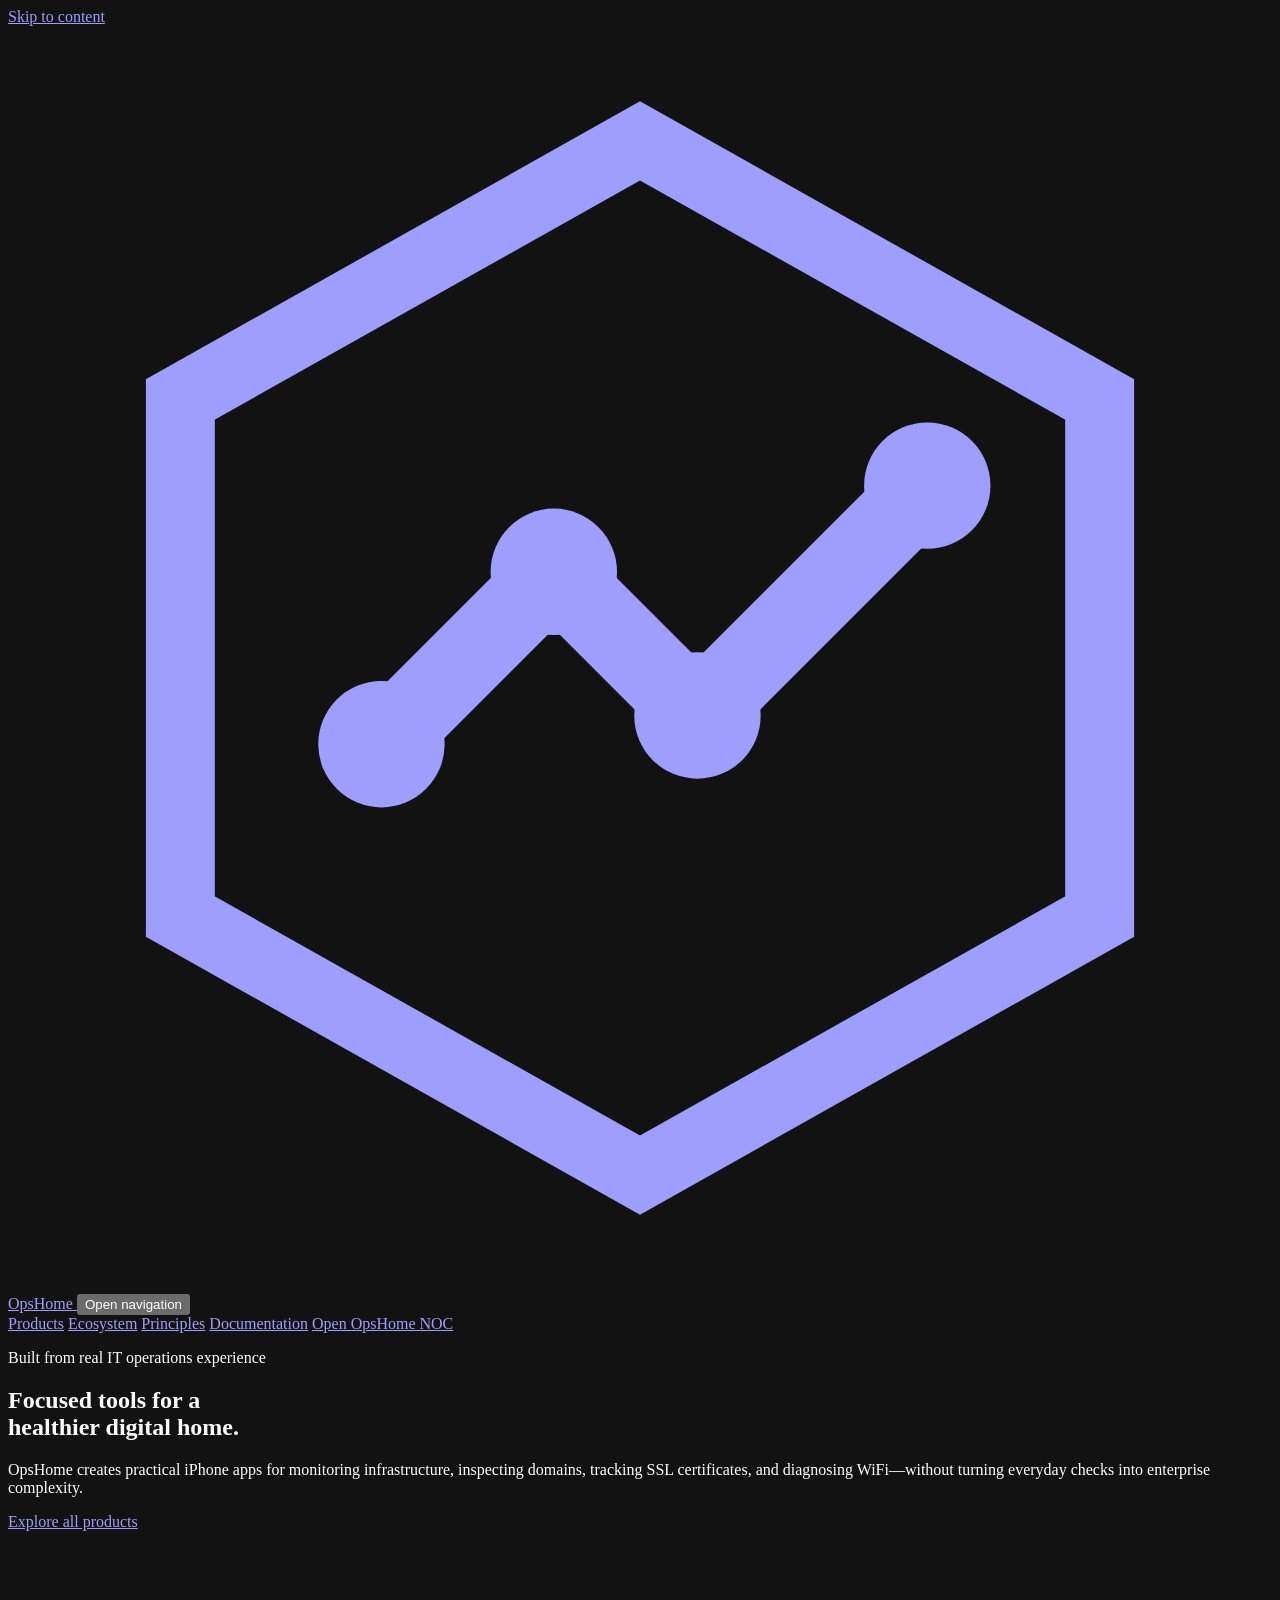
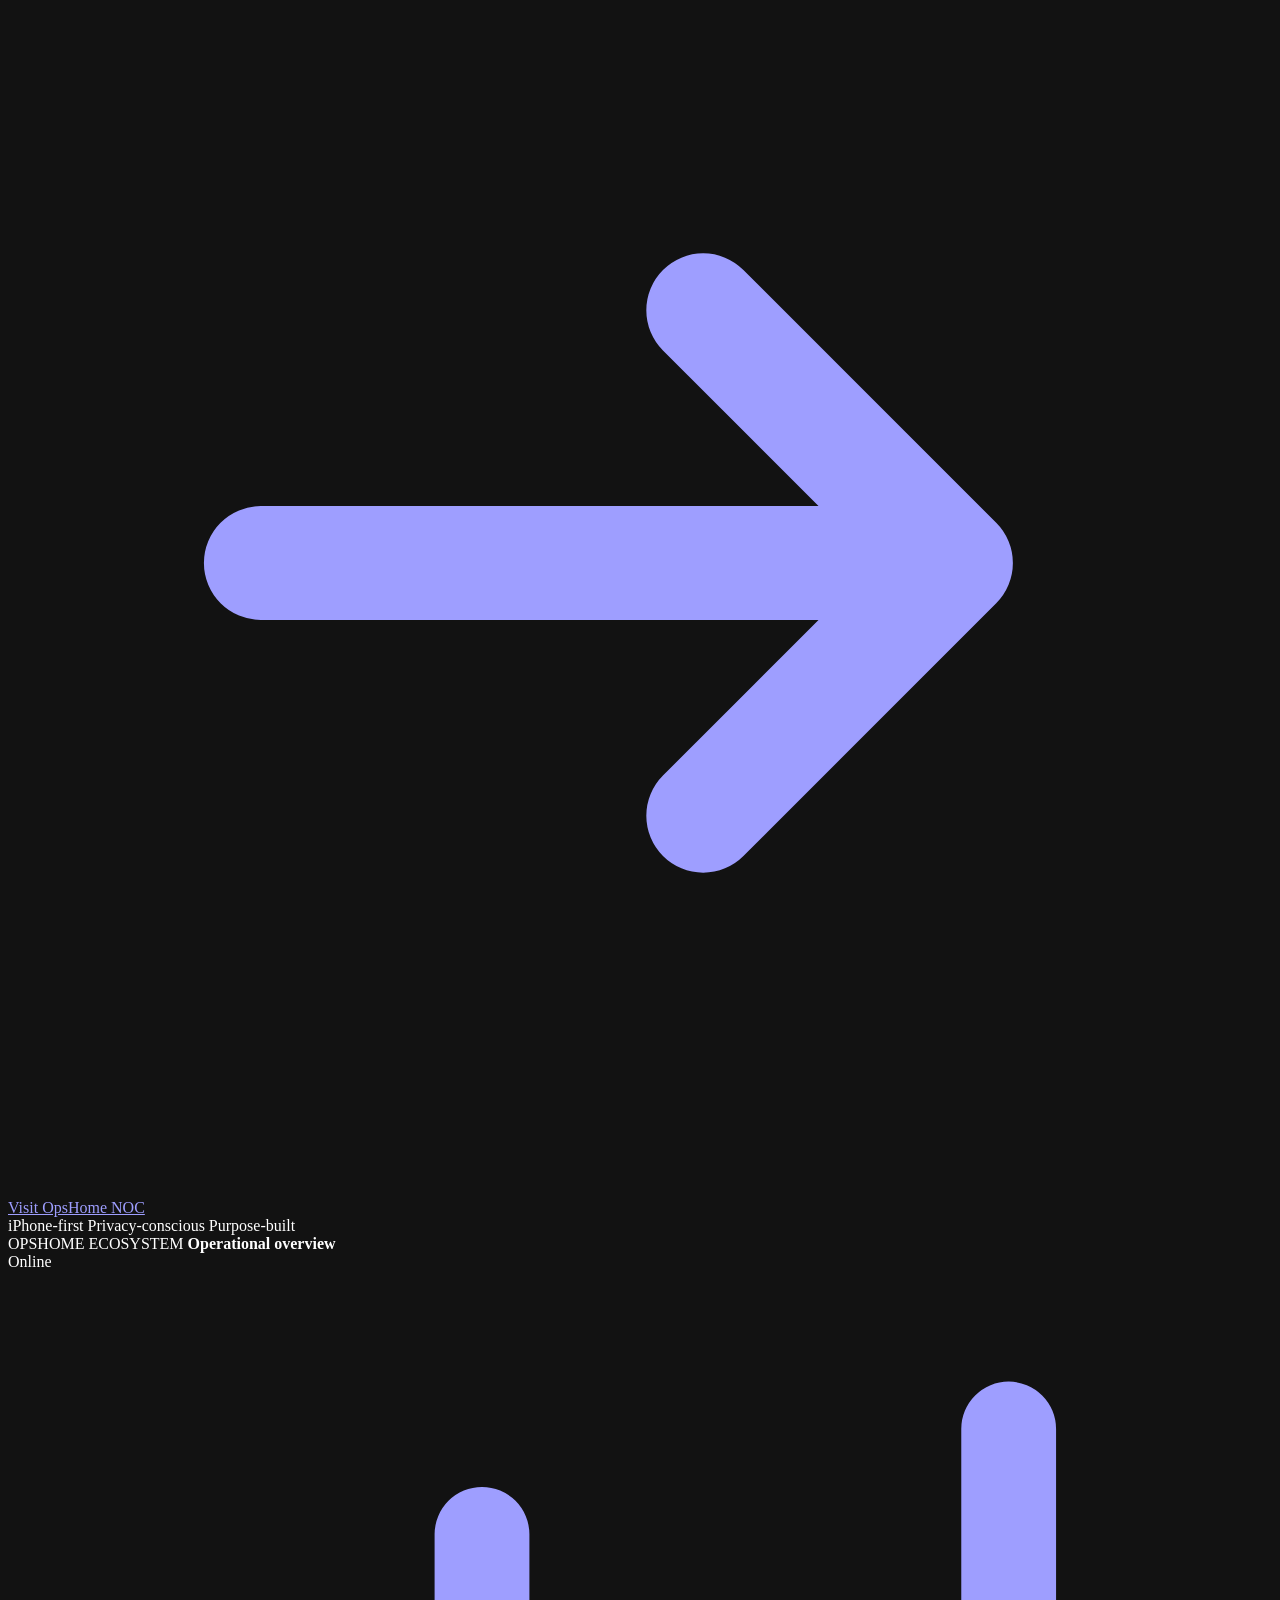
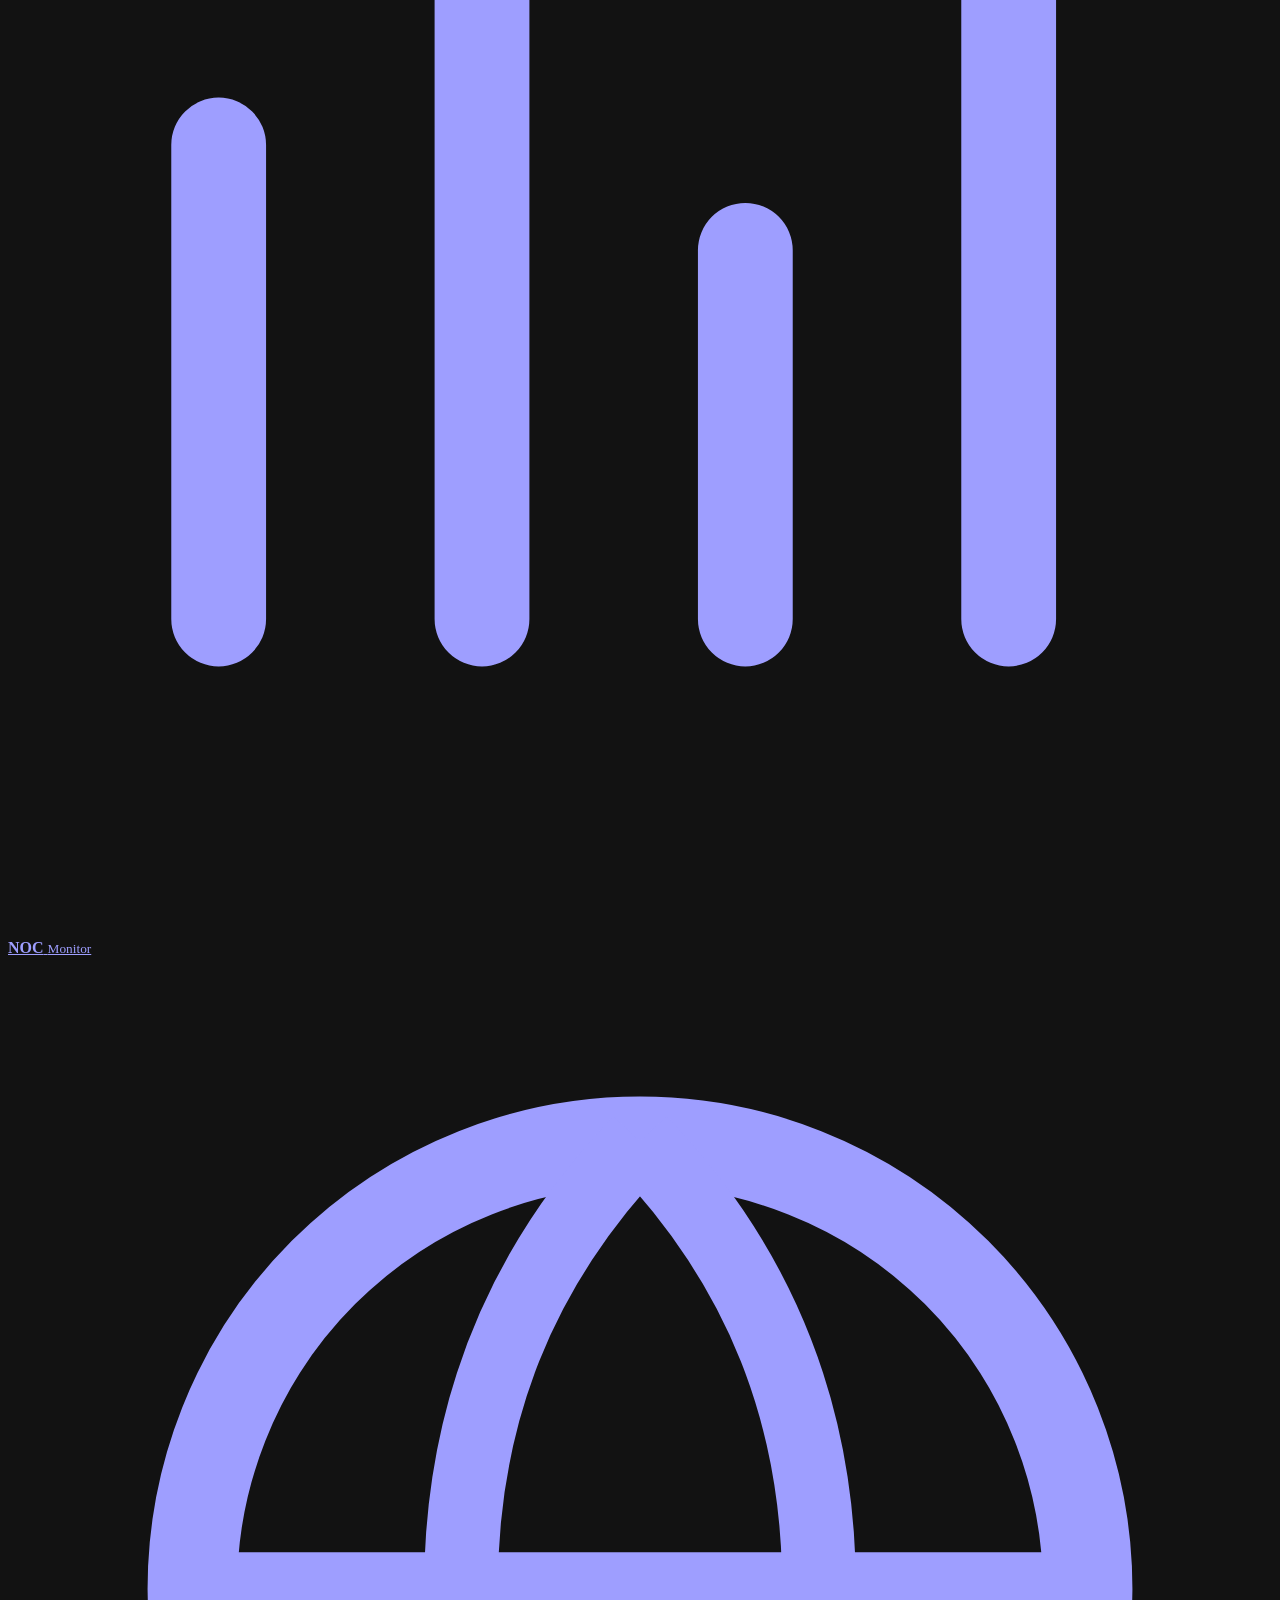
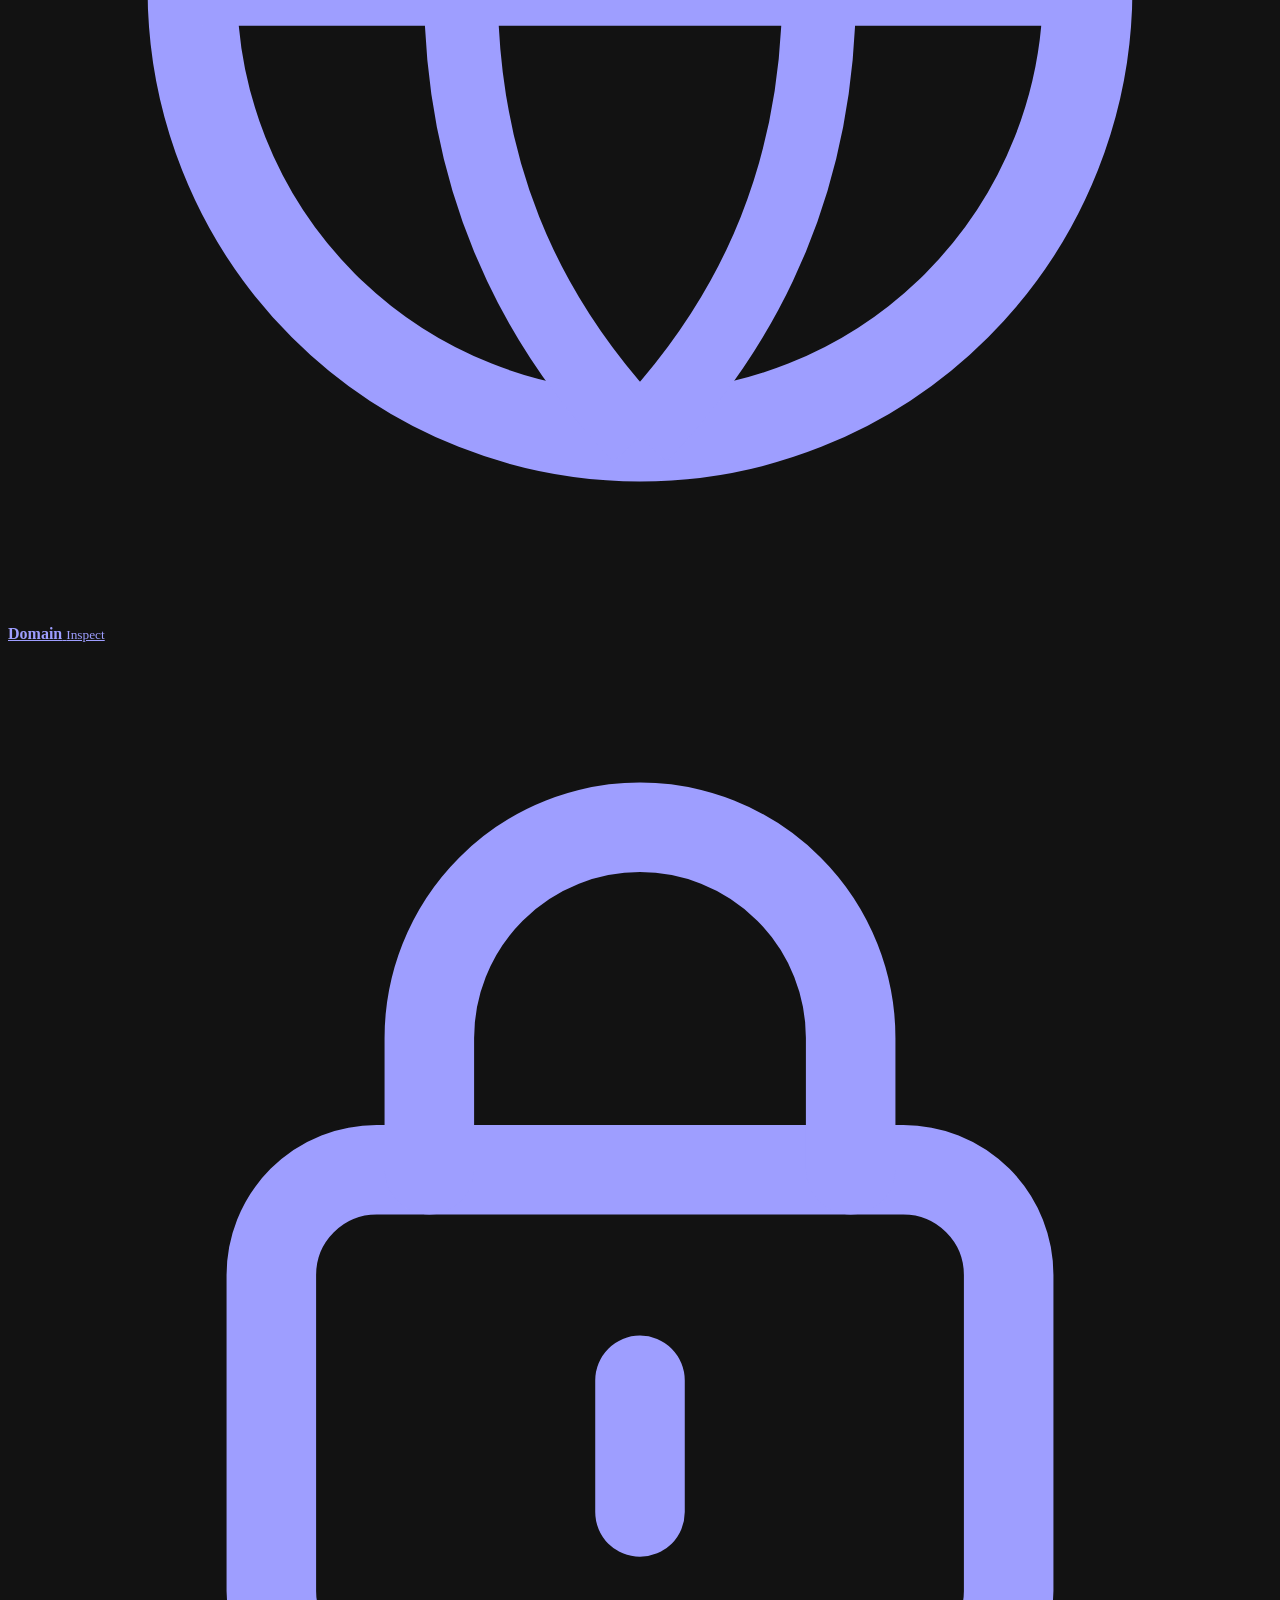
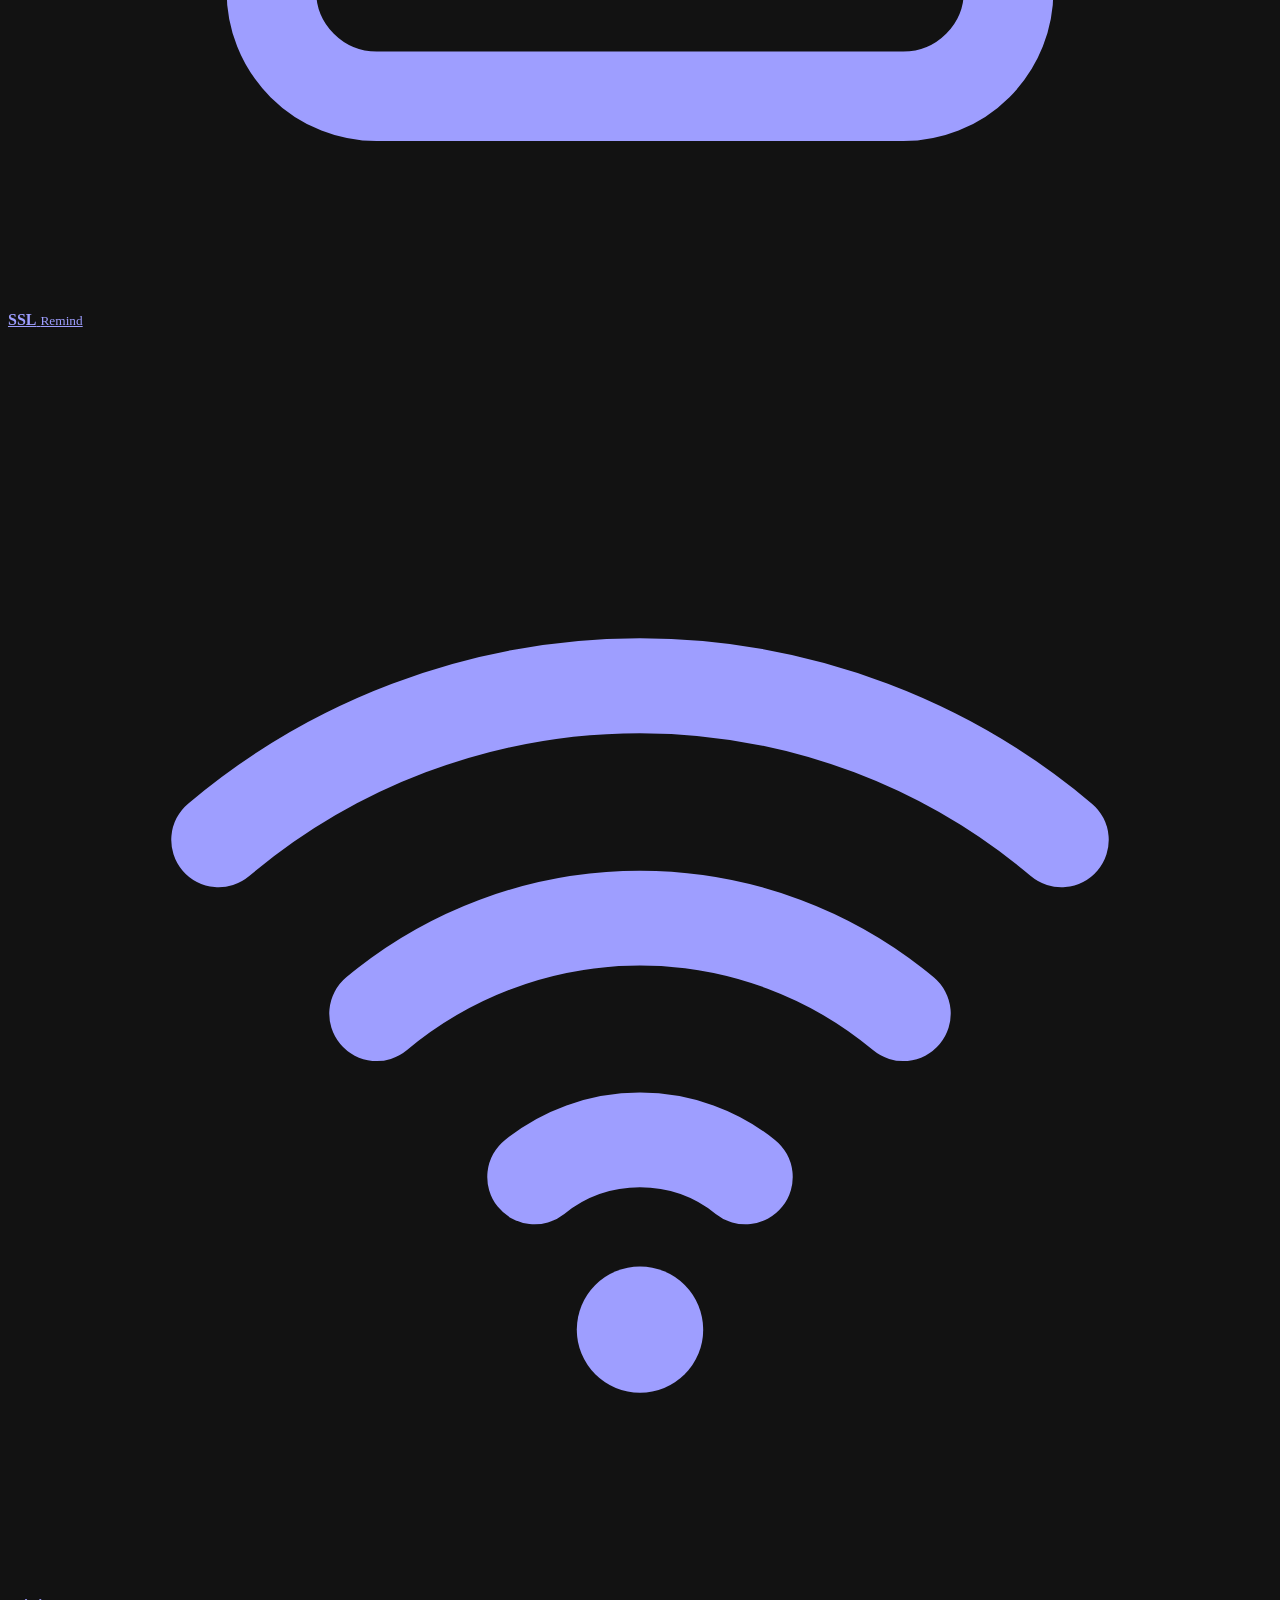
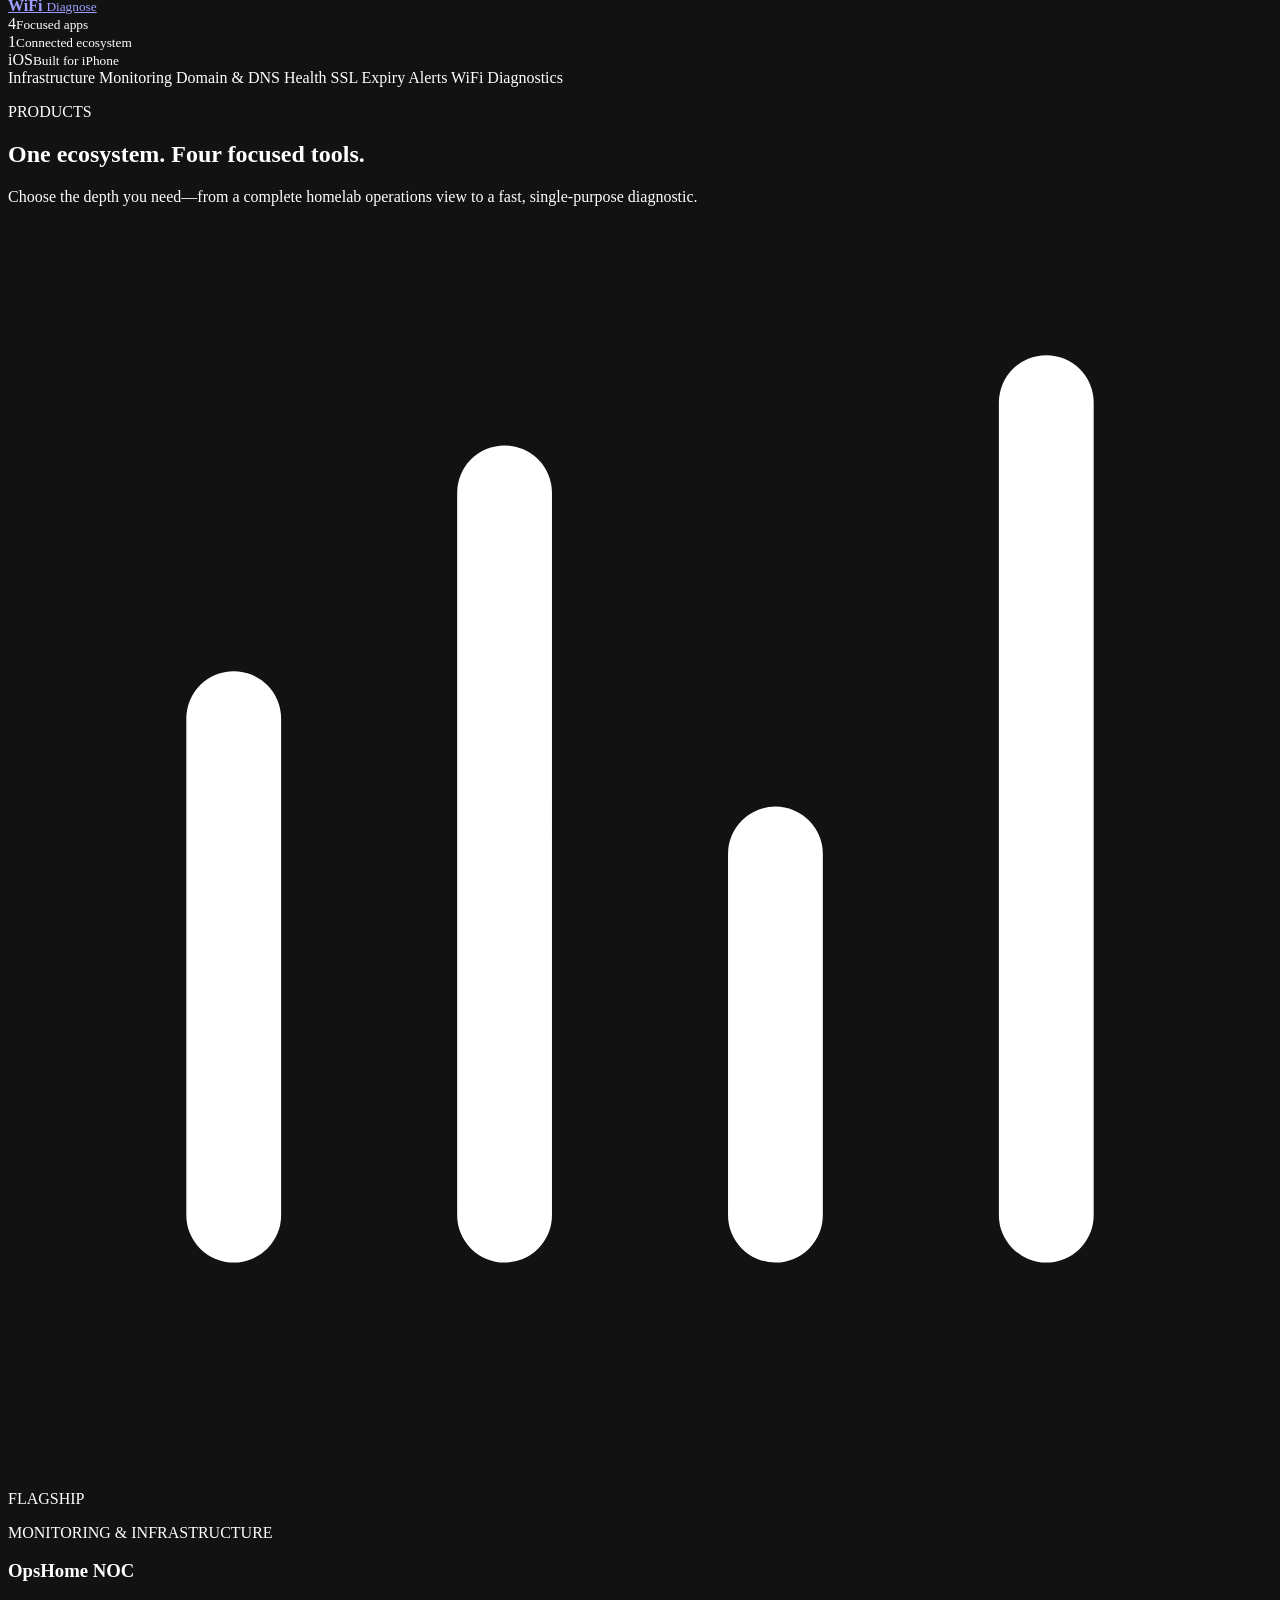
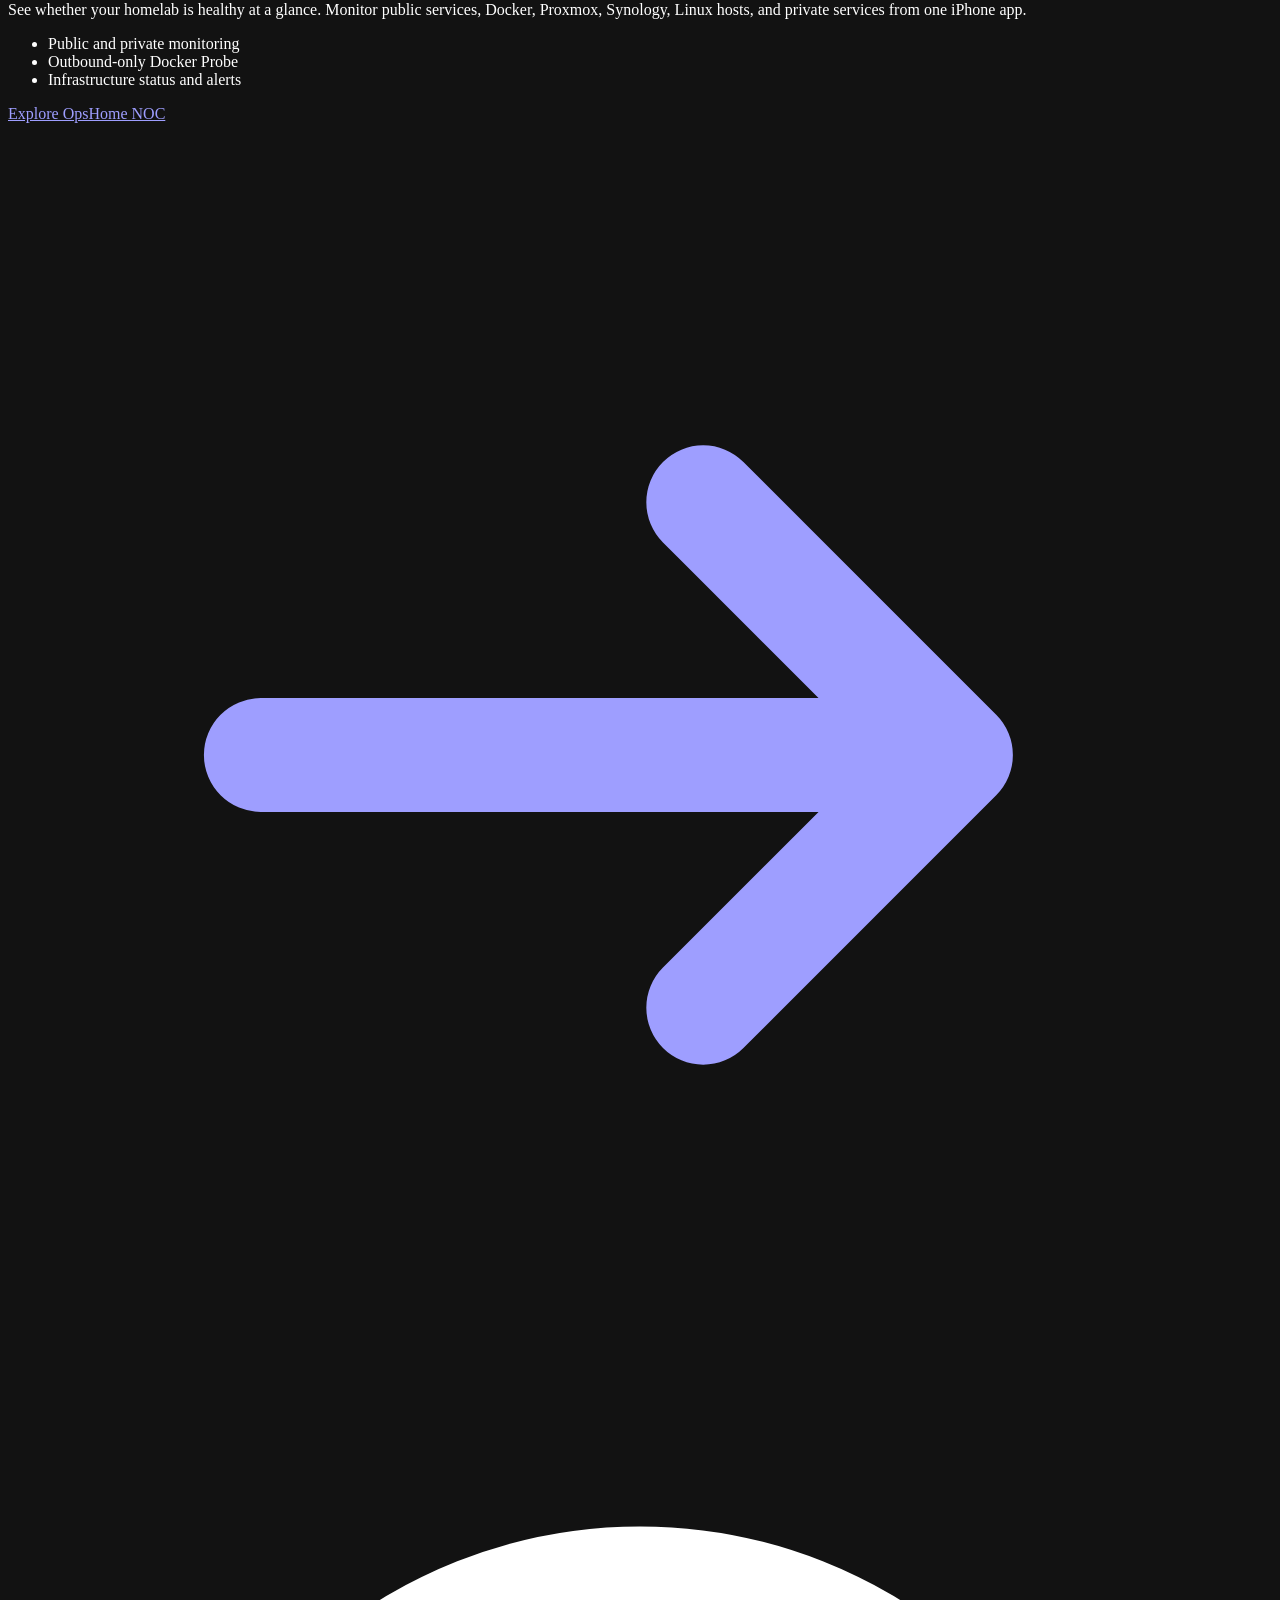
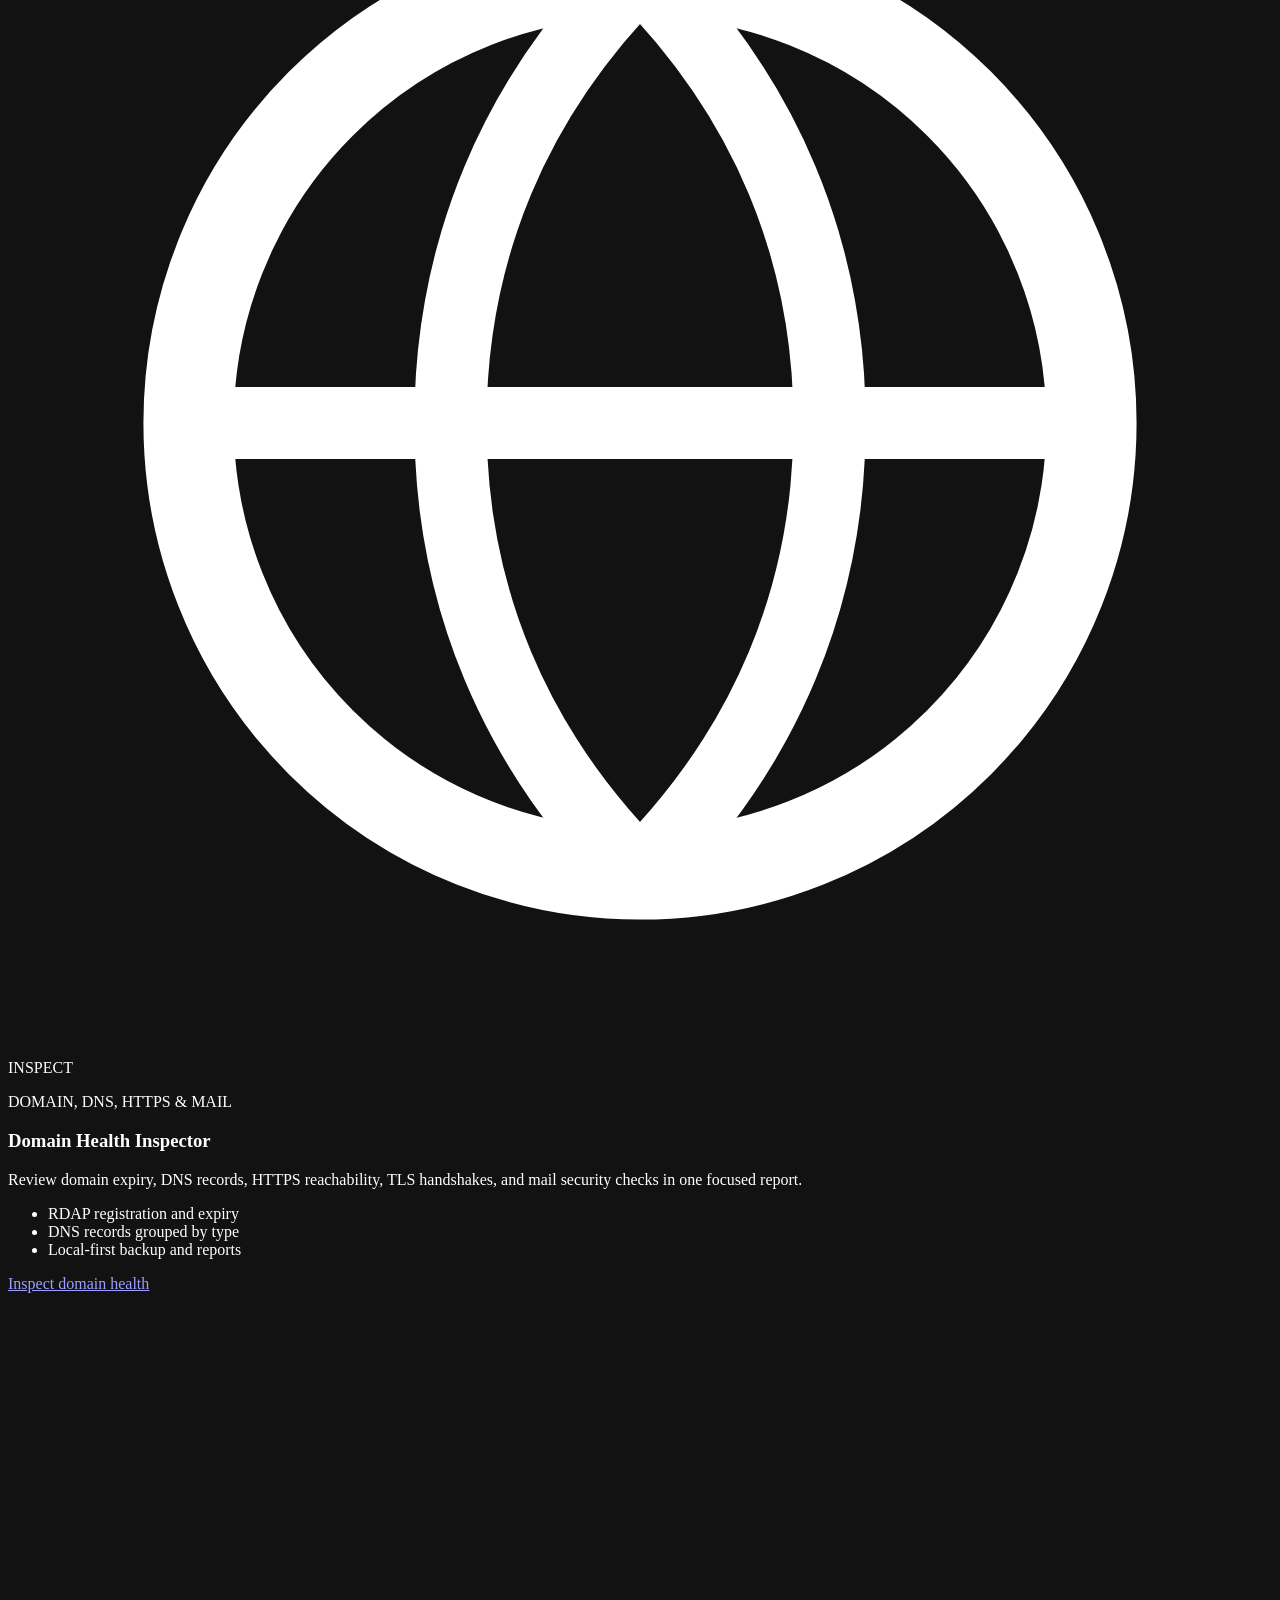
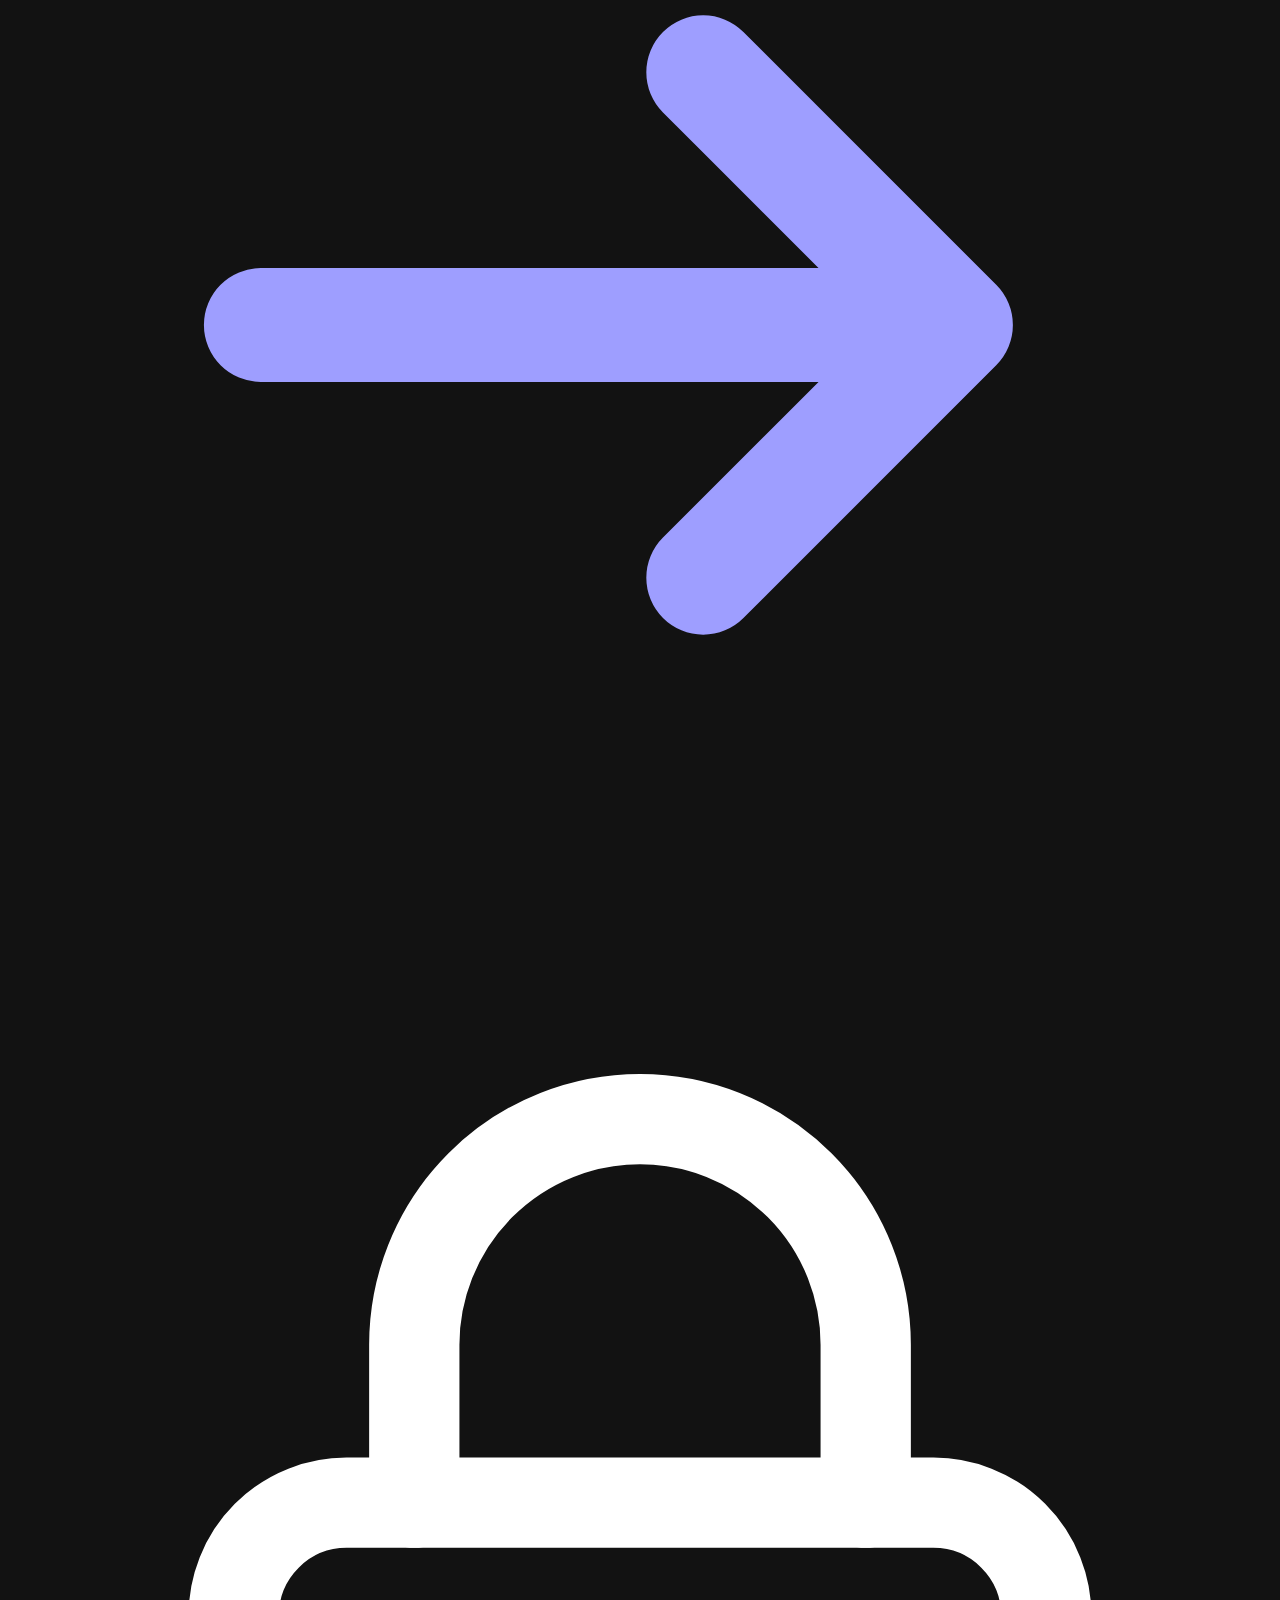
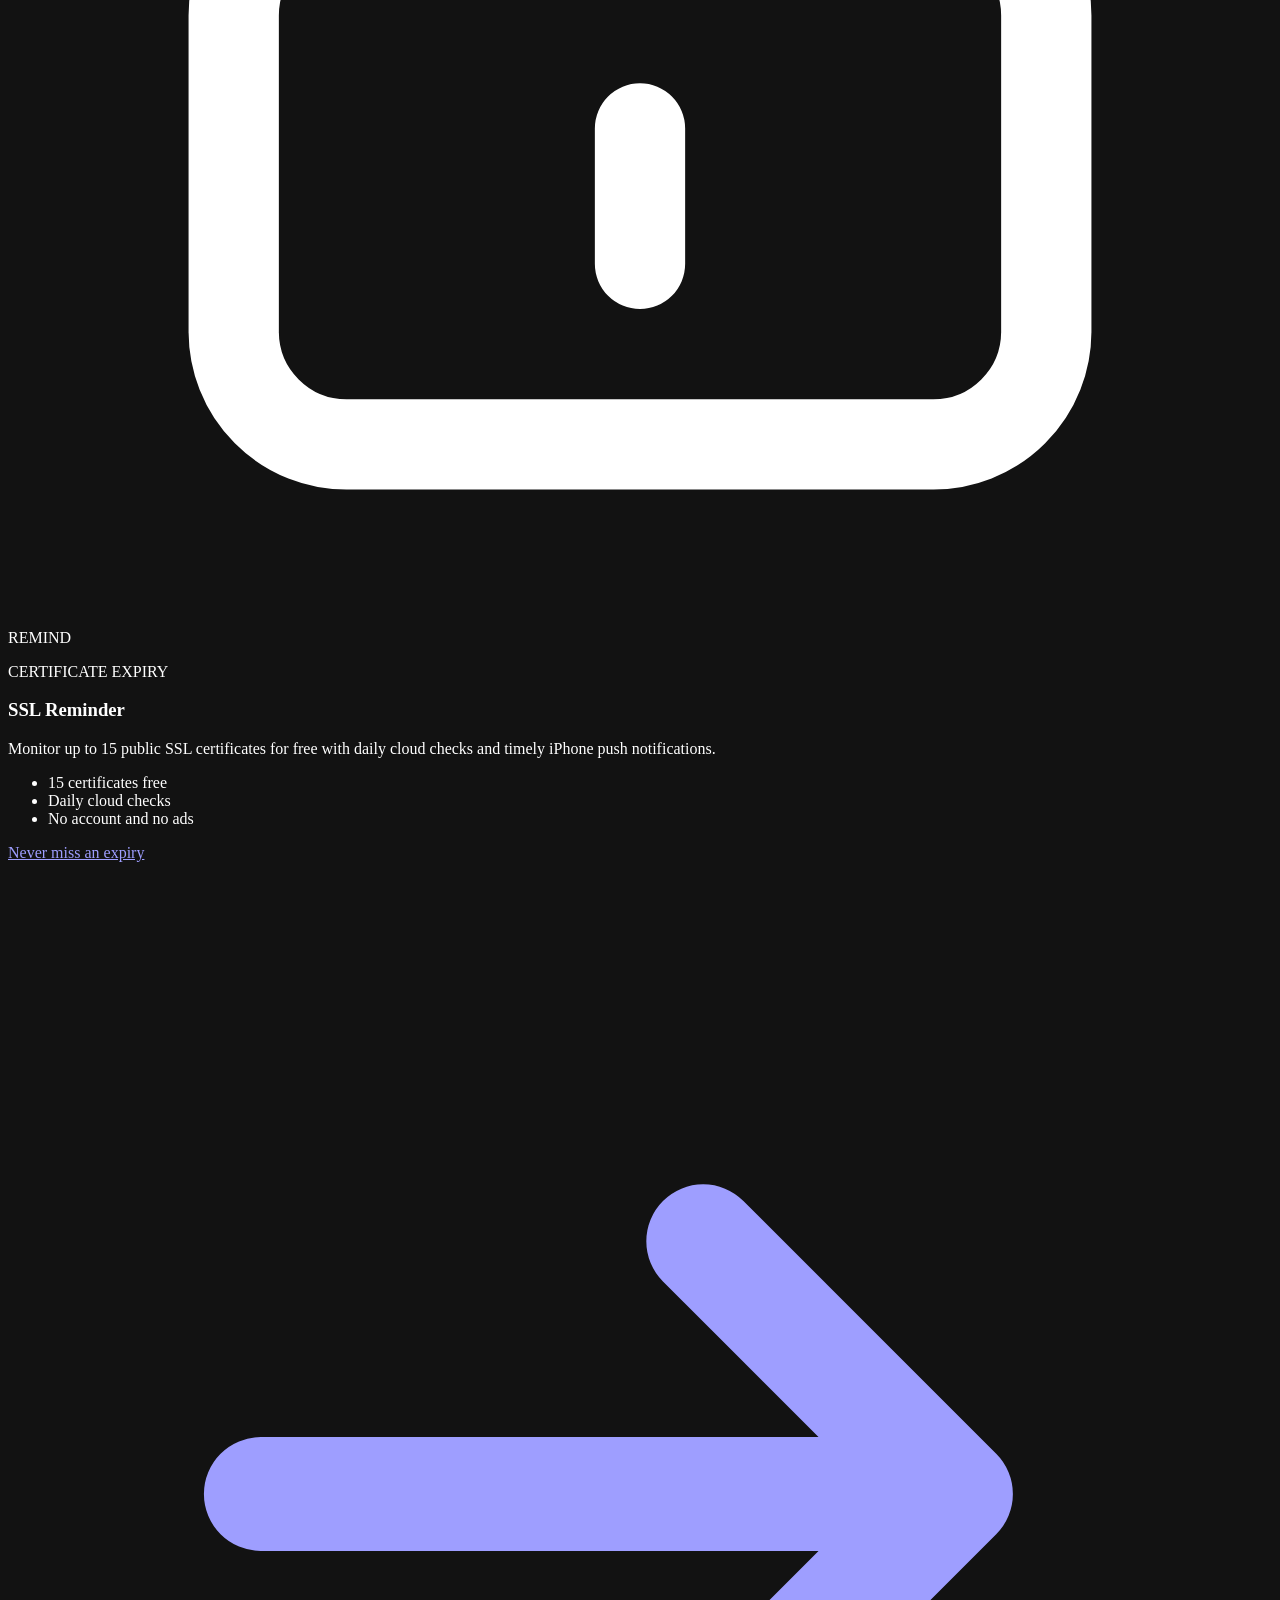
==== docs/index.html @ 0117221a "Add files via upload" ====
<!doctype html>
<html lang="en">
<head>
  <meta charset="utf-8">
  <meta name="viewport" content="width=device-width, initial-scale=1">
  <meta name="theme-color" content="#06142d">
  <meta name="color-scheme" content="dark">

  <title>OpsHome — iPhone Tools for Network, Infrastructure & Domain Health</title>
  <meta name="description" content="OpsHome builds focused iPhone tools for homelab monitoring, domain health inspection, SSL expiry reminders, and local WiFi diagnostics.">
  <meta name="keywords" content="OpsHome, iPhone network tools, homelab monitoring, domain health, SSL reminder, WiFi diagnostics, Proxmox monitoring, Docker monitoring">
  <meta name="author" content="OpsHome">
  <meta name="robots" content="index, follow, max-image-preview:large">
  <link rel="canonical" href="https://opshome.run/">

  <meta property="og:type" content="website">
  <meta property="og:site_name" content="OpsHome">
  <meta property="og:title" content="OpsHome — Practical Tools for Real IT Operations">
  <meta property="og:description" content="Explore OpsHome NOC, Domain Health Inspector, SSL Reminder, and WiFi Health Check for iPhone.">
  <meta property="og:url" content="https://opshome.run/">
  <meta property="og:image" content="https://opshome.run/og-opshome-products.png">
  <meta property="og:image:width" content="1200">
  <meta property="og:image:height" content="630">
  <meta property="og:image:alt" content="OpsHome product ecosystem for network monitoring, domain health, SSL and WiFi diagnostics">

  <meta name="twitter:card" content="summary_large_image">
  <meta name="twitter:title" content="OpsHome — Practical Tools for Real IT Operations">
  <meta name="twitter:description" content="Focused iPhone tools for monitoring, domain health, SSL reminders, and WiFi diagnostics.">
  <meta name="twitter:image" content="https://opshome.run/og-opshome-products.png">

  <link rel="icon" href="/favicon.svg" type="image/svg+xml">
  <link rel="manifest" href="/site.webmanifest">
  <link rel="stylesheet" href="/styles.css">

  <script type="application/ld+json">
  {
    "@context": "https://schema.org",
    "@type": "Organization",
    "name": "OpsHome",
    "url": "https://opshome.run/",
    "logo": "https://opshome.run/favicon.svg",
    "description": "OpsHome builds focused iPhone tools for network operations, infrastructure monitoring, domain health, SSL expiry reminders, and WiFi diagnostics.",
    "sameAs": [
      "https://app.opshome.run/",
      "https://domain.opshome.run/",
      "https://ssl.opshome.run/",
      "https://wifi.opshome.run/"
    ]
  }
  </script>

  <script type="application/ld+json">
  {
    "@context": "https://schema.org",
    "@type": "ItemList",
    "name": "OpsHome Products",
    "itemListElement": [
      {
        "@type": "ListItem",
        "position": 1,
        "url": "https://app.opshome.run/",
        "name": "OpsHome NOC"
      },
      {
        "@type": "ListItem",
        "position": 2,
        "url": "https://domain.opshome.run/",
        "name": "Domain Health Inspector"
      },
      {
        "@type": "ListItem",
        "position": 3,
        "url": "https://ssl.opshome.run/",
        "name": "SSL Reminder"
      },
      {
        "@type": "ListItem",
        "position": 4,
        "url": "https://wifi.opshome.run/",
        "name": "WiFi Health Check"
      }
    ]
  }
  </script>
</head>
<body>
  <a class="skip-link" href="#main">Skip to content</a>

  <div class="site-shell">
    <header class="site-header" data-header>
      <div class="container header-inner">
        <a class="brand" href="/" aria-label="OpsHome homepage">
          <span class="brand-mark" aria-hidden="true">
            <svg viewBox="0 0 44 44" role="img">
              <path d="M22 4 38 13v18L22 40 6 31V13L22 4Z" fill="none" stroke="currentColor" stroke-width="2.4"/>
              <path d="m13 25 6-6 5 5 8-8" fill="none" stroke="currentColor" stroke-width="2.8" stroke-linecap="round" stroke-linejoin="round"/>
              <circle cx="13" cy="25" r="2.2" fill="currentColor"/>
              <circle cx="19" cy="19" r="2.2" fill="currentColor"/>
              <circle cx="24" cy="24" r="2.2" fill="currentColor"/>
              <circle cx="32" cy="16" r="2.2" fill="currentColor"/>
            </svg>
          </span>
          <span class="brand-text">Ops<span>Home</span></span>
        </a>

        <button class="nav-toggle" type="button" aria-expanded="false" aria-controls="primary-nav" data-nav-toggle>
          <span class="sr-only">Open navigation</span>
          <span></span><span></span><span></span>
        </button>

        <nav class="primary-nav" id="primary-nav" aria-label="Primary navigation" data-nav>
          <a href="#products">Products</a>
          <a href="#ecosystem">Ecosystem</a>
          <a href="#principles">Principles</a>
          <a href="https://docs.opshome.run/">Documentation</a>
          <a class="nav-cta" href="https://app.opshome.run/">Open OpsHome NOC</a>
        </nav>
      </div>
    </header>

    <main id="main">
      <section class="hero section-pad" aria-labelledby="hero-title">
        <div class="hero-grid-bg" aria-hidden="true"></div>
        <div class="hero-glow hero-glow-one" aria-hidden="true"></div>
        <div class="hero-glow hero-glow-two" aria-hidden="true"></div>

        <div class="container hero-layout">
          <div class="hero-copy reveal">
            <p class="eyebrow"><span class="pulse-dot"></span> Built from real IT operations experience</p>
            <h1 id="hero-title">Focused tools for a<br><span>healthier digital home.</span></h1>
            <p class="hero-lead">OpsHome creates practical iPhone apps for monitoring infrastructure, inspecting domains, tracking SSL certificates, and diagnosing WiFi—without turning everyday checks into enterprise complexity.</p>
            <div class="hero-actions">
              <a class="button button-primary" href="#products">
                Explore all products
                <svg viewBox="0 0 20 20" aria-hidden="true"><path d="M4 10h11M11 6l4 4-4 4" fill="none" stroke="currentColor" stroke-width="1.8" stroke-linecap="round" stroke-linejoin="round"/></svg>
              </a>
              <a class="button button-secondary" href="https://app.opshome.run/">Visit OpsHome NOC</a>
            </div>
            <div class="trust-row" aria-label="Product principles">
              <span>iPhone-first</span>
              <span>Privacy-conscious</span>
              <span>Purpose-built</span>
            </div>
          </div>

          <div class="hero-visual reveal delay-1" aria-label="OpsHome product ecosystem diagram">
            <div class="radar-card">
              <div class="radar-topbar">
                <div>
                  <span class="micro-label">OPSHOME ECOSYSTEM</span>
                  <strong>Operational overview</strong>
                </div>
                <span class="status-chip"><i></i> Online</span>
              </div>

              <div class="radar-stage">
                <div class="orbit orbit-1"></div>
                <div class="orbit orbit-2"></div>
                <div class="orbit orbit-3"></div>
                <div class="sweep"></div>

                <a class="radar-node node-core" href="https://app.opshome.run/" aria-label="Open OpsHome NOC">
                  <span class="node-icon">
                    <svg viewBox="0 0 24 24" aria-hidden="true"><path d="M4 18V9m5 9V5m5 13v-7m5 7V3" fill="none" stroke="currentColor" stroke-width="1.8" stroke-linecap="round"/></svg>
                  </span>
                  <strong>NOC</strong>
                  <small>Monitor</small>
                </a>

                <a class="radar-node node-domain" href="https://domain.opshome.run/" aria-label="Open Domain Health Inspector">
                  <span class="node-icon">
                    <svg viewBox="0 0 24 24" aria-hidden="true"><circle cx="12" cy="12" r="8.5" fill="none" stroke="currentColor" stroke-width="1.7"/><path d="M3.7 12h16.6M12 3.5c2.3 2.4 3.4 5.2 3.4 8.5s-1.1 6.1-3.4 8.5M12 3.5C9.7 5.9 8.6 8.7 8.6 12s1.1 6.1 3.4 8.5" fill="none" stroke="currentColor" stroke-width="1.4"/></svg>
                  </span>
                  <strong>Domain</strong>
                  <small>Inspect</small>
                </a>

                <a class="radar-node node-ssl" href="https://ssl.opshome.run/" aria-label="Open SSL Reminder">
                  <span class="node-icon">
                    <svg viewBox="0 0 24 24" aria-hidden="true"><rect x="5" y="10" width="14" height="10" rx="2" fill="none" stroke="currentColor" stroke-width="1.7"/><path d="M8 10V7.5a4 4 0 0 1 8 0V10m-4 4v2.5" fill="none" stroke="currentColor" stroke-width="1.7" stroke-linecap="round"/></svg>
                  </span>
                  <strong>SSL</strong>
                  <small>Remind</small>
                </a>

                <a class="radar-node node-wifi" href="https://wifi.opshome.run/" aria-label="Open WiFi Health Check">
                  <span class="node-icon">
                    <svg viewBox="0 0 24 24" aria-hidden="true"><path d="M4 9.7a12.4 12.4 0 0 1 16 0M7 13a7.8 7.8 0 0 1 10 0m-7 3.1a3.2 3.2 0 0 1 4 0" fill="none" stroke="currentColor" stroke-width="1.8" stroke-linecap="round"/><circle cx="12" cy="19" r="1.2" fill="currentColor"/></svg>
                  </span>
                  <strong>WiFi</strong>
                  <small>Diagnose</small>
                </a>
              </div>

              <div class="radar-footer">
                <div><span>4</span><small>Focused apps</small></div>
                <div><span>1</span><small>Connected ecosystem</small></div>
                <div><span>iOS</span><small>Built for iPhone</small></div>
              </div>
            </div>
          </div>
        </div>
      </section>

      <section class="product-strip" aria-label="Product categories">
        <div class="container strip-inner">
          <span>Infrastructure Monitoring</span>
          <i></i>
          <span>Domain & DNS Health</span>
          <i></i>
          <span>SSL Expiry Alerts</span>
          <i></i>
          <span>WiFi Diagnostics</span>
        </div>
      </section>

      <section class="products section-pad" id="products" aria-labelledby="products-title">
        <div class="container">
          <div class="section-heading reveal">
            <div>
              <p class="eyebrow">PRODUCTS</p>
              <h2 id="products-title">One ecosystem. Four focused tools.</h2>
            </div>
            <p>Choose the depth you need—from a complete homelab operations view to a fast, single-purpose diagnostic.</p>
          </div>

          <div class="product-grid">
            <article class="product-card product-card-featured reveal">
              <div class="card-accent"></div>
              <div class="product-card-head">
                <span class="product-icon icon-noc">
                  <svg viewBox="0 0 28 28" aria-hidden="true"><path d="M5 22V11m6 11V6m6 16v-8m6 8V4" fill="none" stroke="currentColor" stroke-width="2.1" stroke-linecap="round"/></svg>
                </span>
                <span class="product-tag">FLAGSHIP</span>
              </div>
              <div class="product-copy">
                <p class="product-kicker">MONITORING & INFRASTRUCTURE</p>
                <h3>OpsHome NOC</h3>
                <p>See whether your homelab is healthy at a glance. Monitor public services, Docker, Proxmox, Synology, Linux hosts, and private services from one iPhone app.</p>
              </div>
              <ul class="feature-list">
                <li>Public and private monitoring</li>
                <li>Outbound-only Docker Probe</li>
                <li>Infrastructure status and alerts</li>
              </ul>
              <a class="card-link" href="https://app.opshome.run/">
                Explore OpsHome NOC
                <svg viewBox="0 0 20 20" aria-hidden="true"><path d="M4 10h11M11 6l4 4-4 4" fill="none" stroke="currentColor" stroke-width="1.8" stroke-linecap="round" stroke-linejoin="round"/></svg>
              </a>
            </article>

            <article class="product-card reveal delay-1">
              <div class="product-card-head">
                <span class="product-icon icon-domain">
                  <svg viewBox="0 0 28 28" aria-hidden="true"><circle cx="14" cy="14" r="10" fill="none" stroke="currentColor" stroke-width="2"/><path d="M4.5 14h19M14 4c2.8 2.8 4.2 6.2 4.2 10S16.8 21.2 14 24M14 4c-2.8 2.8-4.2 6.2-4.2 10s1.4 7.2 4.2 10" fill="none" stroke="currentColor" stroke-width="1.6"/></svg>
                </span>
                <span class="product-tag">INSPECT</span>
              </div>
              <div class="product-copy">
                <p class="product-kicker">DOMAIN, DNS, HTTPS & MAIL</p>
                <h3>Domain Health Inspector</h3>
                <p>Review domain expiry, DNS records, HTTPS reachability, TLS handshakes, and mail security checks in one focused report.</p>
              </div>
              <ul class="feature-list">
                <li>RDAP registration and expiry</li>
                <li>DNS records grouped by type</li>
                <li>Local-first backup and reports</li>
              </ul>
              <a class="card-link" href="https://domain.opshome.run/">
                Inspect domain health
                <svg viewBox="0 0 20 20" aria-hidden="true"><path d="M4 10h11M11 6l4 4-4 4" fill="none" stroke="currentColor" stroke-width="1.8" stroke-linecap="round" stroke-linejoin="round"/></svg>
              </a>
            </article>

            <article class="product-card reveal">
              <div class="product-card-head">
                <span class="product-icon icon-ssl">
                  <svg viewBox="0 0 28 28" aria-hidden="true"><rect x="5" y="12" width="18" height="12" rx="2.5" fill="none" stroke="currentColor" stroke-width="2"/><path d="M9 12V8.5a5 5 0 0 1 10 0V12m-5 5v3" fill="none" stroke="currentColor" stroke-width="2" stroke-linecap="round"/></svg>
                </span>
                <span class="product-tag">REMIND</span>
              </div>
              <div class="product-copy">
                <p class="product-kicker">CERTIFICATE EXPIRY</p>
                <h3>SSL Reminder</h3>
                <p>Monitor up to 15 public SSL certificates for free with daily cloud checks and timely iPhone push notifications.</p>
              </div>
              <ul class="feature-list">
                <li>15 certificates free</li>
                <li>Daily cloud checks</li>
                <li>No account and no ads</li>
              </ul>
              <a class="card-link" href="https://ssl.opshome.run/">
                Never miss an expiry
                <svg viewBox="0 0 20 20" aria-hidden="true"><path d="M4 10h11M11 6l4 4-4 4" fill="none" stroke="currentColor" stroke-width="1.8" stroke-linecap="round" stroke-linejoin="round"/></svg>
              </a>
            </article>

            <article class="product-card reveal delay-1">
              <div class="product-card-head">
                <span class="product-icon icon-wifi">
                  <svg viewBox="0 0 28 28" aria-hidden="true"><path d="M4 11a15 15 0 0 1 20 0M8 15.5a9 9 0 0 1 12 0m-8 4a3.2 3.2 0 0 1 4 0" fill="none" stroke="currentColor" stroke-width="2.1" stroke-linecap="round"/><circle cx="14" cy="23" r="1.4" fill="currentColor"/></svg>
                </span>
                <span class="product-tag">DIAGNOSE</span>
              </div>
              <div class="product-copy">
                <p class="product-kicker">LOCAL WIFI & LAN</p>
                <h3>WiFi Health Check</h3>
                <p>Run local-only checks for internet reachability, WiFi security, gateway information, LAN TCP stability, and roaming behavior.</p>
              </div>
              <ul class="feature-list">
                <li>One-tap network diagnosis</li>
                <li>LAN TCP stability tests</li>
                <li>Local-only diagnostic reports</li>
              </ul>
              <a class="card-link" href="https://wifi.opshome.run/">
                Diagnose your WiFi
                <svg viewBox="0 0 20 20" aria-hidden="true"><path d="M4 10h11M11 6l4 4-4 4" fill="none" stroke="currentColor" stroke-width="1.8" stroke-linecap="round" stroke-linejoin="round"/></svg>
              </a>
            </article>
          </div>
        </div>
      </section>

      <section class="ecosystem section-pad" id="ecosystem" aria-labelledby="ecosystem-title">
        <div class="container ecosystem-layout">
          <div class="ecosystem-copy reveal">
            <p class="eyebrow">CONNECTED BY PURPOSE</p>
            <h2 id="ecosystem-title">Start with a quick check.<br>Go deeper when needed.</h2>
            <p>Each OpsHome product solves a clear operational problem. Together, they cover the path from local diagnosis to continuous monitoring.</p>

            <div class="flow-list">
              <a href="https://wifi.opshome.run/">
                <span>01</span>
                <div><strong>Diagnose the local network</strong><small>WiFi and LAN health</small></div>
                <svg viewBox="0 0 20 20" aria-hidden="true"><path d="M4 10h11M11 6l4 4-4 4" fill="none" stroke="currentColor" stroke-width="1.8" stroke-linecap="round" stroke-linejoin="round"/></svg>
              </a>
              <a href="https://domain.opshome.run/">
                <span>02</span>
                <div><strong>Inspect public-facing assets</strong><small>Domain, DNS, HTTPS and mail</small></div>
                <svg viewBox="0 0 20 20" aria-hidden="true"><path d="M4 10h11M11 6l4 4-4 4" fill="none" stroke="currentColor" stroke-width="1.8" stroke-linecap="round" stroke-linejoin="round"/></svg>
              </a>
              <a href="https://ssl.opshome.run/">
                <span>03</span>
                <div><strong>Keep certificates current</strong><small>Daily expiry monitoring</small></div>
                <svg viewBox="0 0 20 20" aria-hidden="true"><path d="M4 10h11M11 6l4 4-4 4" fill="none" stroke="currentColor" stroke-width="1.8" stroke-linecap="round" stroke-linejoin="round"/></svg>
              </a>
              <a href="https://app.opshome.run/">
                <span>04</span>
                <div><strong>Operate the full environment</strong><small>Continuous NOC-style monitoring</small></div>
                <svg viewBox="0 0 20 20" aria-hidden="true"><path d="M4 10h11M11 6l4 4-4 4" fill="none" stroke="currentColor" stroke-width="1.8" stroke-linecap="round" stroke-linejoin="round"/></svg>
              </a>
            </div>
          </div>

          <div class="stack-panel reveal delay-1" aria-hidden="true">
            <div class="stack-glow"></div>
            <div class="stack-card stack-card-1">
              <span>LOCAL LAYER</span>
              <strong>WiFi & LAN</strong>
              <i></i>
            </div>
            <div class="stack-card stack-card-2">
              <span>PUBLIC ASSET LAYER</span>
              <strong>Domain · DNS · SSL</strong>
              <i></i>
            </div>
            <div class="stack-card stack-card-3">
              <span>OPERATIONS LAYER</span>
              <strong>Services · Docker · Infrastructure</strong>
              <i></i>
            </div>
            <div class="stack-core">
              <svg viewBox="0 0 44 44"><path d="M22 4 38 13v18L22 40 6 31V13L22 4Z" fill="none" stroke="currentColor" stroke-width="2.2"/><path d="m13 25 6-6 5 5 8-8" fill="none" stroke="currentColor" stroke-width="2.5" stroke-linecap="round" stroke-linejoin="round"/></svg>
              <strong>OpsHome</strong>
            </div>
          </div>
        </div>
      </section>

      <section class="principles section-pad" id="principles" aria-labelledby="principles-title">
        <div class="container">
          <div class="section-heading centered reveal">
            <div>
              <p class="eyebrow">DESIGN PRINCIPLES</p>
              <h2 id="principles-title">Useful signal, without unnecessary noise.</h2>
            </div>
            <p>OpsHome products are designed to stay understandable, focused, and practical for day-to-day technical work.</p>
          </div>

          <div class="principle-grid">
            <article class="principle-card reveal">
              <span>01</span>
              <h3>Focused by design</h3>
              <p>Each app has a clear job, so you can get an answer without navigating an oversized platform.</p>
            </article>
            <article class="principle-card reveal delay-1">
              <span>02</span>
              <h3>Privacy-conscious</h3>
              <p>Local-first workflows and minimal data collection are used wherever the product can work without cloud complexity.</p>
            </article>
            <article class="principle-card reveal delay-2">
              <span>03</span>
              <h3>Operations-informed</h3>
              <p>Features are shaped by practical infrastructure, networking, troubleshooting, and homelab experience.</p>
            </article>
          </div>
        </div>
      </section>

      <section class="cta-section section-pad">
        <div class="container">
          <div class="cta-panel reveal">
            <div class="cta-grid" aria-hidden="true"></div>
            <div>
              <p class="eyebrow">YOUR PERSONAL OPERATIONS TOOLKIT</p>
              <h2>Choose the tool that matches the problem.</h2>
              <p>Begin with a focused check today, then connect the wider picture with OpsHome NOC.</p>
            </div>
            <div class="cta-actions">
              <a class="button button-light" href="#products">View products</a>
              <a class="button button-outline-light" href="https://app.opshome.run/">Open OpsHome NOC</a>
            </div>
          </div>
        </div>
      </section>
    </main>

    <footer class="site-footer">
      <div class="container footer-main">
        <div class="footer-brand">
          <a class="brand" href="/" aria-label="OpsHome homepage">
            <span class="brand-mark" aria-hidden="true">
              <svg viewBox="0 0 44 44"><path d="M22 4 38 13v18L22 40 6 31V13L22 4Z" fill="none" stroke="currentColor" stroke-width="2.4"/><path d="m13 25 6-6 5 5 8-8" fill="none" stroke="currentColor" stroke-width="2.8" stroke-linecap="round" stroke-linejoin="round"/></svg>
            </span>
            <span class="brand-text">Ops<span>Home</span></span>
          </a>
          <p>Practical iPhone tools inspired by real network and infrastructure operations.</p>
        </div>

        <div class="footer-links">
          <div>
            <strong>Products</strong>
            <a href="https://app.opshome.run/">OpsHome NOC</a>
            <a href="https://domain.opshome.run/">Domain Health Inspector</a>
            <a href="https://ssl.opshome.run/">SSL Reminder</a>
            <a href="https://wifi.opshome.run/">WiFi Health Check</a>
          </div>
          <div>
            <strong>Resources</strong>
            <a href="https://docs.opshome.run/">Documentation</a>
            <a href="https://app.opshome.run/privacy.html">Privacy</a>
            <a href="https://app.opshome.run/terms.html">Terms</a>
          </div>
        </div>
      </div>

      <div class="container footer-bottom">
        <p>© <span data-year>2026</span> OpsHome. All rights reserved.</p>
        <p>Network clarity, one focused tool at a time.</p>
      </div>
    </footer>
  </div>

  <script src="/script.js" defer></script>
</body>
</html>
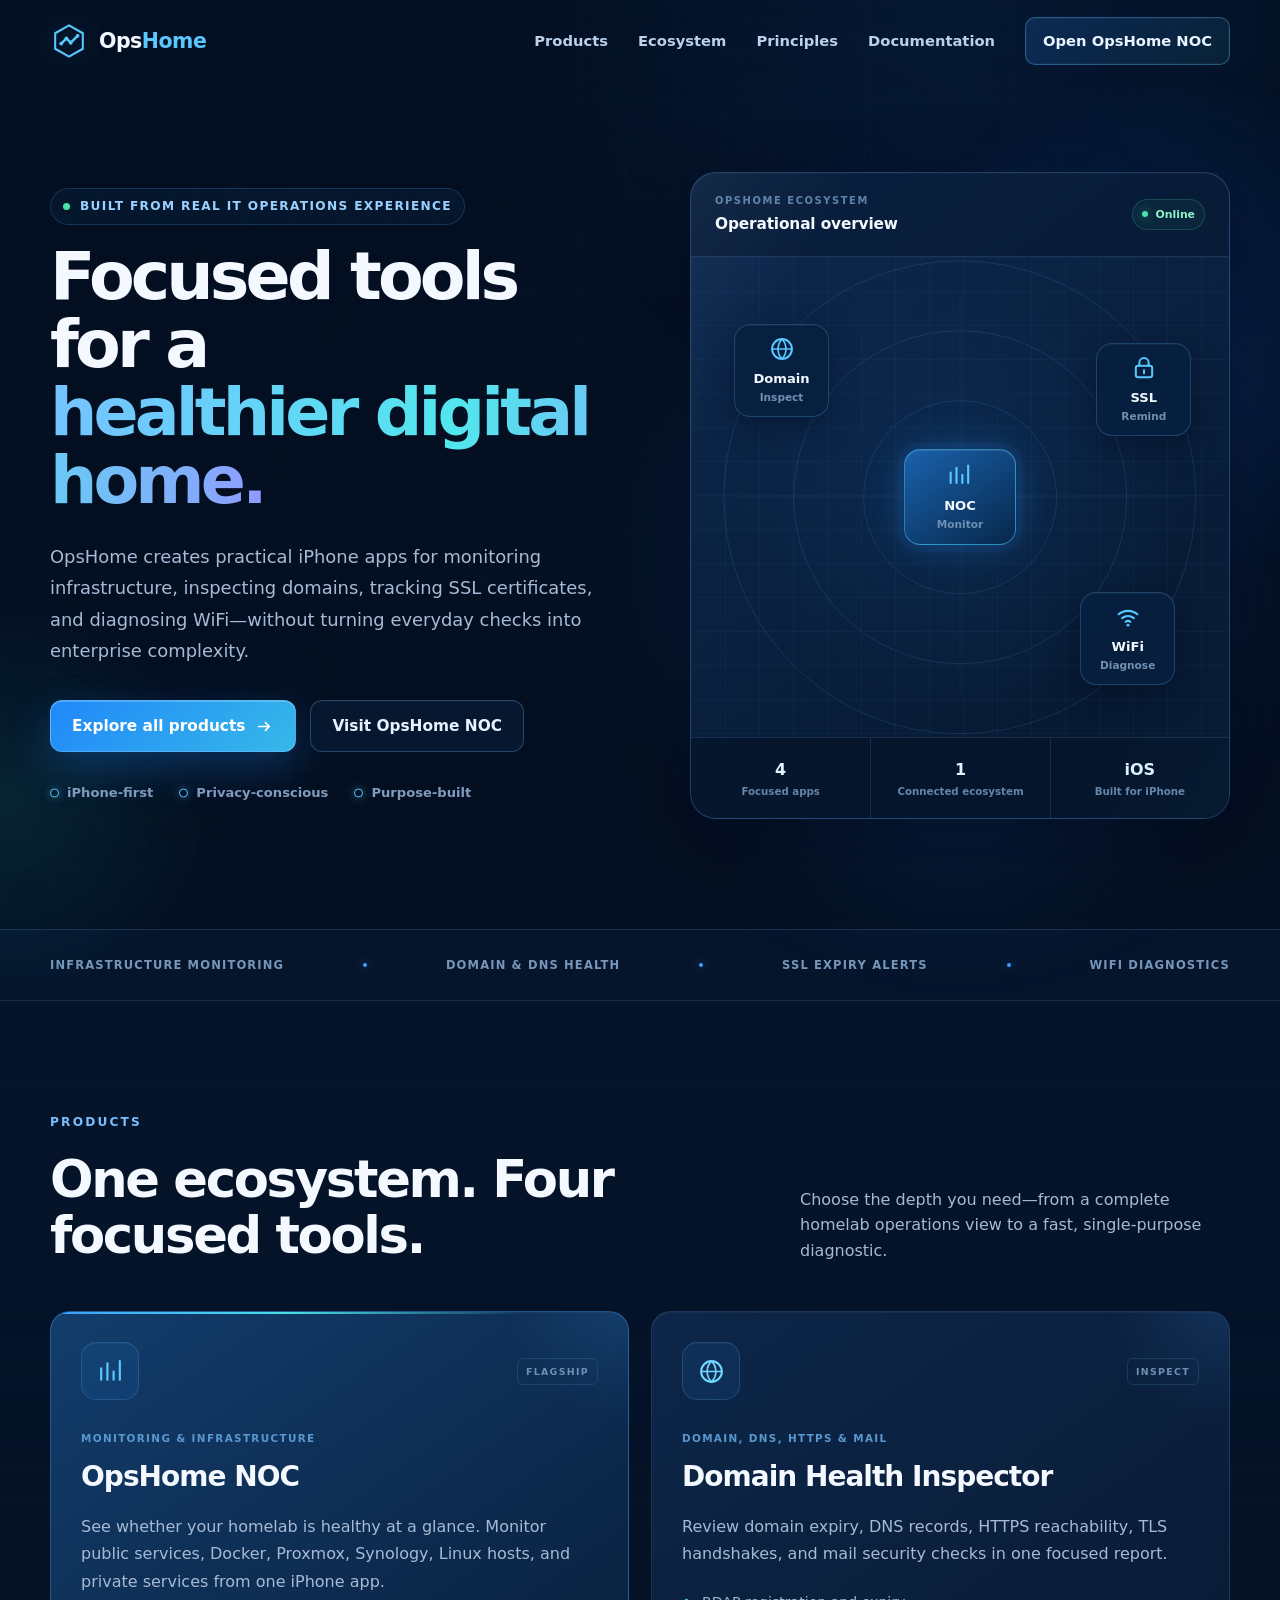
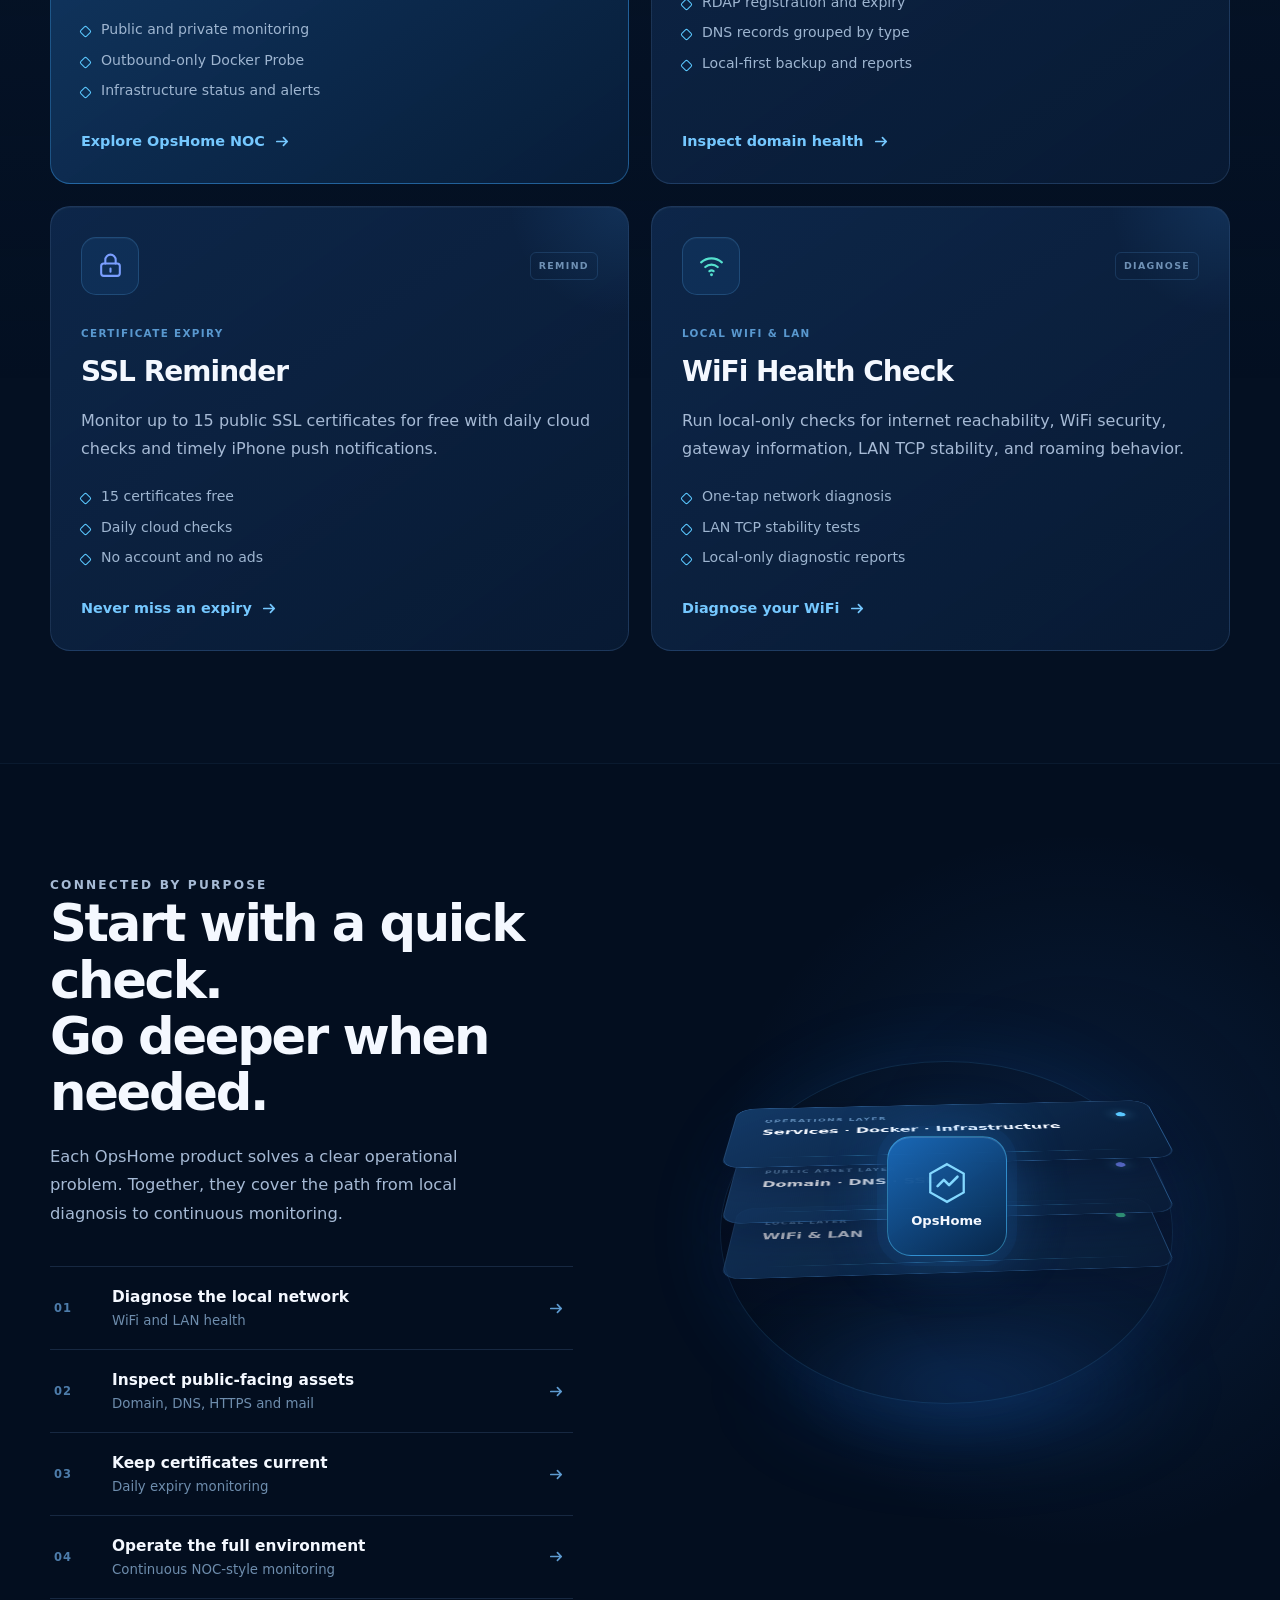
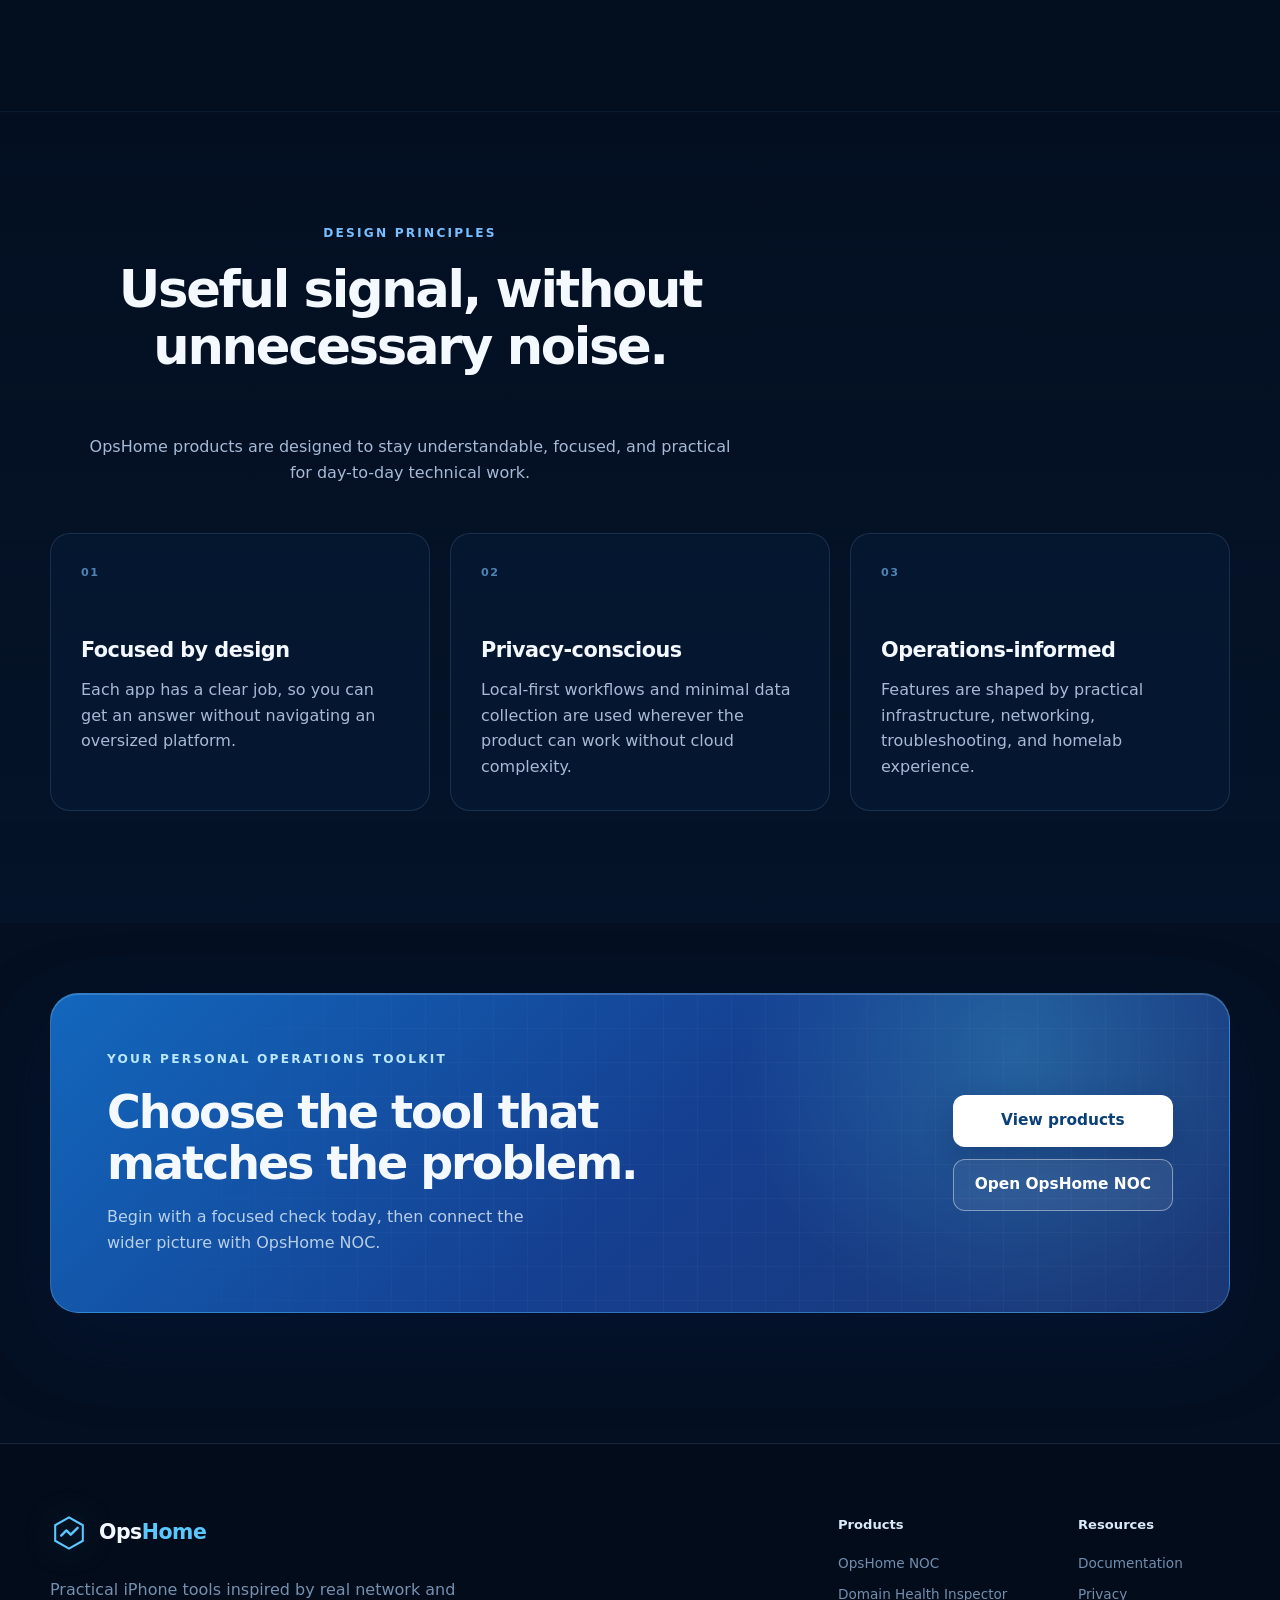
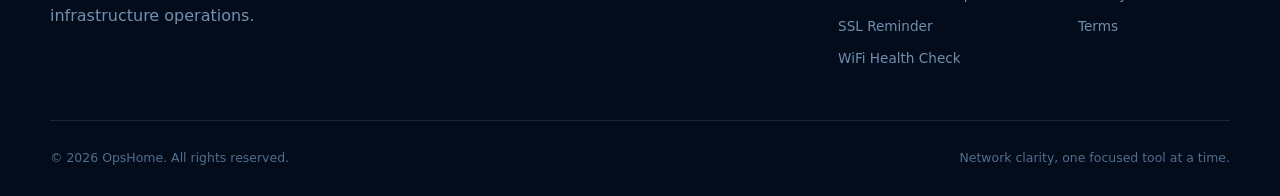
==== commit 1513c11a: "Add files via upload" ====
--- a/docs/index.html
+++ b/docs/index.html
@@ -28,9 +28,9 @@
   <meta name="twitter:description" content="Focused iPhone tools for monitoring, domain health, SSL reminders, and WiFi diagnostics.">
   <meta name="twitter:image" content="https://opshome.run/og-opshome-products.png">
 
-  <link rel="icon" href="/favicon.svg" type="image/svg+xml">
-  <link rel="manifest" href="/site.webmanifest">
-  <link rel="stylesheet" href="/styles.css">
+  <link rel="icon" href="./favicon.svg" type="image/svg+xml">
+  <link rel="manifest" href="./site.webmanifest">
+  <link rel="stylesheet" href="./styles.css">
 
   <script type="application/ld+json">
   {
@@ -89,7 +89,7 @@
   <div class="site-shell">
     <header class="site-header" data-header>
       <div class="container header-inner">
-        <a class="brand" href="/" aria-label="OpsHome homepage">
+        <a class="brand" href="./" aria-label="OpsHome homepage">
           <span class="brand-mark" aria-hidden="true">
             <svg viewBox="0 0 44 44" role="img">
               <path d="M22 4 38 13v18L22 40 6 31V13L22 4Z" fill="none" stroke="currentColor" stroke-width="2.4"/>
@@ -428,7 +428,7 @@
     <footer class="site-footer">
       <div class="container footer-main">
         <div class="footer-brand">
-          <a class="brand" href="/" aria-label="OpsHome homepage">
+          <a class="brand" href="./" aria-label="OpsHome homepage">
             <span class="brand-mark" aria-hidden="true">
               <svg viewBox="0 0 44 44"><path d="M22 4 38 13v18L22 40 6 31V13L22 4Z" fill="none" stroke="currentColor" stroke-width="2.4"/><path d="m13 25 6-6 5 5 8-8" fill="none" stroke="currentColor" stroke-width="2.8" stroke-linecap="round" stroke-linejoin="round"/></svg>
             </span>
@@ -461,6 +461,6 @@
     </footer>
   </div>
 
-  <script src="/script.js" defer></script>
+  <script src="./script.js" defer></script>
 </body>
 </html>
--- a/docs/styles.css
+++ b/docs/styles.css
@@ -0,0 +1,1583 @@
+:root {
+  --bg: #041022;
+  --bg-2: #071a35;
+  --panel: rgba(11, 30, 59, 0.74);
+  --panel-solid: #0b203f;
+  --panel-light: #0e294e;
+  --line: rgba(132, 184, 255, 0.15);
+  --line-strong: rgba(121, 185, 255, 0.28);
+  --text: #f4f8ff;
+  --muted: #a6bad5;
+  --soft: #7390b3;
+  --blue: #3e9dff;
+  --blue-2: #5ac8ff;
+  --cyan: #48e0e8;
+  --indigo: #7388ff;
+  --green: #49e3a7;
+  --white: #ffffff;
+  --shadow: 0 24px 70px rgba(0, 5, 20, 0.45);
+  --radius-lg: 28px;
+  --radius-md: 20px;
+  --radius-sm: 14px;
+  --container: 1180px;
+}
+
+* {
+  box-sizing: border-box;
+}
+
+html {
+  scroll-behavior: smooth;
+}
+
+body {
+  margin: 0;
+  min-width: 320px;
+  background: var(--bg);
+  color: var(--text);
+  font-family: Inter, ui-sans-serif, system-ui, -apple-system, BlinkMacSystemFont, "Segoe UI", sans-serif;
+  line-height: 1.6;
+  -webkit-font-smoothing: antialiased;
+  text-rendering: optimizeLegibility;
+}
+
+body::before {
+  content: "";
+  position: fixed;
+  inset: 0;
+  pointer-events: none;
+  background:
+    radial-gradient(circle at 75% 0%, rgba(38, 127, 255, 0.12), transparent 34%),
+    linear-gradient(rgba(255, 255, 255, 0.012) 1px, transparent 1px),
+    linear-gradient(90deg, rgba(255, 255, 255, 0.012) 1px, transparent 1px);
+  background-size: auto, 48px 48px, 48px 48px;
+  z-index: -1;
+}
+
+img,
+svg {
+  display: block;
+}
+
+a {
+  color: inherit;
+  text-decoration: none;
+}
+
+button,
+a {
+  -webkit-tap-highlight-color: transparent;
+}
+
+button {
+  font: inherit;
+}
+
+.skip-link {
+  position: fixed;
+  left: 16px;
+  top: -80px;
+  z-index: 1000;
+  padding: 12px 16px;
+  border-radius: 10px;
+  background: white;
+  color: #06142d;
+  font-weight: 700;
+  transition: top 0.2s ease;
+}
+
+.skip-link:focus {
+  top: 16px;
+}
+
+.sr-only {
+  position: absolute;
+  width: 1px;
+  height: 1px;
+  padding: 0;
+  margin: -1px;
+  overflow: hidden;
+  clip: rect(0, 0, 0, 0);
+  white-space: nowrap;
+  border: 0;
+}
+
+.container {
+  width: min(calc(100% - 40px), var(--container));
+  margin-inline: auto;
+}
+
+.section-pad {
+  padding: 112px 0;
+}
+
+.site-shell {
+  overflow: hidden;
+}
+
+.site-header {
+  position: fixed;
+  inset: 0 0 auto;
+  z-index: 100;
+  border-bottom: 1px solid transparent;
+  transition: background 0.25s ease, border-color 0.25s ease, box-shadow 0.25s ease;
+}
+
+.site-header.scrolled {
+  background: rgba(4, 16, 34, 0.84);
+  border-color: var(--line);
+  box-shadow: 0 10px 40px rgba(0, 4, 18, 0.25);
+  backdrop-filter: blur(18px);
+  -webkit-backdrop-filter: blur(18px);
+}
+
+.header-inner {
+  min-height: 82px;
+  display: flex;
+  align-items: center;
+  justify-content: space-between;
+  gap: 28px;
+}
+
+.brand {
+  display: inline-flex;
+  align-items: center;
+  gap: 11px;
+  font-weight: 800;
+  letter-spacing: -0.03em;
+}
+
+.brand-mark {
+  width: 38px;
+  height: 38px;
+  display: grid;
+  place-items: center;
+  color: var(--blue-2);
+  filter: drop-shadow(0 0 16px rgba(74, 190, 255, 0.28));
+}
+
+.brand-mark svg {
+  width: 100%;
+  height: 100%;
+}
+
+.brand-text {
+  font-size: 1.28rem;
+}
+
+.brand-text span {
+  color: var(--blue-2);
+}
+
+.primary-nav {
+  display: flex;
+  align-items: center;
+  gap: 30px;
+  color: #bad0eb;
+  font-size: 0.92rem;
+  font-weight: 600;
+}
+
+.primary-nav > a:not(.nav-cta) {
+  transition: color 0.2s ease;
+}
+
+.primary-nav > a:not(.nav-cta):hover,
+.primary-nav > a:not(.nav-cta):focus-visible {
+  color: white;
+}
+
+.nav-cta {
+  padding: 11px 17px;
+  border: 1px solid rgba(91, 187, 255, 0.35);
+  border-radius: 10px;
+  background: linear-gradient(135deg, rgba(47, 135, 255, 0.18), rgba(56, 216, 234, 0.08));
+  color: #eaf6ff;
+  box-shadow: inset 0 0 0 1px rgba(255, 255, 255, 0.03);
+  transition: transform 0.2s ease, border-color 0.2s ease, background 0.2s ease;
+}
+
+.nav-cta:hover,
+.nav-cta:focus-visible {
+  transform: translateY(-2px);
+  border-color: rgba(91, 187, 255, 0.65);
+  background: linear-gradient(135deg, rgba(47, 135, 255, 0.28), rgba(56, 216, 234, 0.13));
+}
+
+.nav-toggle {
+  display: none;
+  width: 44px;
+  height: 44px;
+  padding: 11px;
+  border: 1px solid var(--line-strong);
+  border-radius: 10px;
+  background: rgba(7, 25, 50, 0.86);
+  color: white;
+}
+
+.nav-toggle span:not(.sr-only) {
+  display: block;
+  height: 2px;
+  margin: 4px 0;
+  border-radius: 2px;
+  background: currentColor;
+  transition: transform 0.2s ease, opacity 0.2s ease;
+}
+
+.hero {
+  position: relative;
+  min-height: 790px;
+  display: grid;
+  align-items: center;
+  padding-top: 172px;
+  padding-bottom: 110px;
+}
+
+.hero-grid-bg {
+  position: absolute;
+  inset: 0;
+  opacity: 0.38;
+  background-image:
+    linear-gradient(rgba(75, 147, 222, 0.06) 1px, transparent 1px),
+    linear-gradient(90deg, rgba(75, 147, 222, 0.06) 1px, transparent 1px);
+  background-size: 58px 58px;
+  mask-image: linear-gradient(to bottom, black 25%, transparent 100%);
+  -webkit-mask-image: linear-gradient(to bottom, black 25%, transparent 100%);
+  pointer-events: none;
+}
+
+.hero-grid-bg::after {
+  content: "";
+  position: absolute;
+  inset: 0;
+  background: radial-gradient(ellipse at 50% 46%, transparent 0 28%, var(--bg) 74%);
+}
+
+.hero-glow {
+  position: absolute;
+  border-radius: 50%;
+  filter: blur(1px);
+  pointer-events: none;
+}
+
+.hero-glow-one {
+  width: 560px;
+  height: 560px;
+  right: -160px;
+  top: 50px;
+  background: radial-gradient(circle, rgba(42, 122, 255, 0.19), transparent 68%);
+}
+
+.hero-glow-two {
+  width: 420px;
+  height: 420px;
+  left: -200px;
+  bottom: -80px;
+  background: radial-gradient(circle, rgba(40, 221, 219, 0.1), transparent 70%);
+}
+
+.hero-layout {
+  position: relative;
+  z-index: 1;
+  display: grid;
+  grid-template-columns: minmax(0, 1.02fr) minmax(440px, 0.98fr);
+  gap: 78px;
+  align-items: center;
+}
+
+.eyebrow {
+  margin: 0 0 18px;
+  color: #78bfff;
+  font-size: 0.76rem;
+  font-weight: 800;
+  letter-spacing: 0.18em;
+  text-transform: uppercase;
+}
+
+.hero .eyebrow {
+  display: inline-flex;
+  align-items: center;
+  gap: 10px;
+  padding: 8px 12px;
+  border: 1px solid rgba(82, 173, 255, 0.2);
+  border-radius: 999px;
+  background: rgba(23, 76, 129, 0.13);
+  color: #9ad1ff;
+  letter-spacing: 0.11em;
+}
+
+.pulse-dot {
+  width: 7px;
+  height: 7px;
+  border-radius: 50%;
+  background: var(--green);
+  box-shadow: 0 0 0 0 rgba(73, 227, 167, 0.45);
+  animation: pulse 2s infinite;
+}
+
+@keyframes pulse {
+  70% { box-shadow: 0 0 0 8px rgba(73, 227, 167, 0); }
+  100% { box-shadow: 0 0 0 0 rgba(73, 227, 167, 0); }
+}
+
+.hero h1 {
+  margin: 0;
+  font-size: clamp(3.15rem, 5.2vw, 5.45rem);
+  line-height: 1.02;
+  letter-spacing: -0.058em;
+  font-weight: 790;
+}
+
+.hero h1 span {
+  background: linear-gradient(96deg, #74c4ff 4%, #52e6ed 54%, #8f9cff 100%);
+  -webkit-background-clip: text;
+  background-clip: text;
+  color: transparent;
+}
+
+.hero-lead {
+  max-width: 660px;
+  margin: 26px 0 0;
+  color: var(--muted);
+  font-size: 1.12rem;
+  line-height: 1.75;
+}
+
+.hero-actions {
+  display: flex;
+  flex-wrap: wrap;
+  gap: 14px;
+  margin-top: 34px;
+}
+
+.button {
+  min-height: 52px;
+  display: inline-flex;
+  align-items: center;
+  justify-content: center;
+  gap: 10px;
+  padding: 0 21px;
+  border-radius: 12px;
+  font-size: 0.96rem;
+  font-weight: 750;
+  transition: transform 0.2s ease, box-shadow 0.2s ease, border-color 0.2s ease, background 0.2s ease;
+}
+
+.button svg,
+.card-link svg,
+.flow-list svg {
+  width: 19px;
+  height: 19px;
+}
+
+.button:hover,
+.button:focus-visible {
+  transform: translateY(-2px);
+}
+
+.button-primary {
+  border: 1px solid rgba(117, 202, 255, 0.5);
+  background: linear-gradient(135deg, #2188fa 0%, #36b8e8 100%);
+  color: white;
+  box-shadow: 0 15px 40px rgba(31, 137, 250, 0.28), inset 0 1px rgba(255, 255, 255, 0.22);
+}
+
+.button-primary:hover,
+.button-primary:focus-visible {
+  box-shadow: 0 18px 48px rgba(31, 137, 250, 0.38), inset 0 1px rgba(255, 255, 255, 0.28);
+}
+
+.button-secondary {
+  border: 1px solid var(--line-strong);
+  background: rgba(10, 31, 60, 0.56);
+  color: #e6f2ff;
+  box-shadow: inset 0 1px rgba(255, 255, 255, 0.03);
+}
+
+.button-secondary:hover,
+.button-secondary:focus-visible {
+  border-color: rgba(107, 189, 255, 0.52);
+  background: rgba(13, 41, 78, 0.7);
+}
+
+.trust-row {
+  display: flex;
+  flex-wrap: wrap;
+  gap: 26px;
+  margin-top: 30px;
+  color: #7f9bbd;
+  font-size: 0.82rem;
+  font-weight: 650;
+}
+
+.trust-row span {
+  position: relative;
+  padding-left: 17px;
+}
+
+.trust-row span::before {
+  content: "";
+  position: absolute;
+  left: 0;
+  top: 50%;
+  width: 7px;
+  height: 7px;
+  border: 1px solid var(--blue-2);
+  border-radius: 50%;
+  transform: translateY(-50%);
+  box-shadow: 0 0 9px rgba(89, 199, 255, 0.4);
+}
+
+.hero-visual {
+  position: relative;
+}
+
+.hero-visual::before {
+  content: "";
+  position: absolute;
+  inset: 9% 2% -8% 2%;
+  border-radius: 50%;
+  background: rgba(39, 128, 255, 0.16);
+  filter: blur(64px);
+}
+
+.radar-card {
+  position: relative;
+  z-index: 1;
+  border: 1px solid rgba(106, 180, 255, 0.25);
+  border-radius: 26px;
+  overflow: hidden;
+  background:
+    linear-gradient(145deg, rgba(13, 43, 82, 0.92), rgba(5, 21, 43, 0.96)),
+    var(--panel-solid);
+  box-shadow: var(--shadow), inset 0 1px rgba(255, 255, 255, 0.06);
+}
+
+.radar-card::after {
+  content: "";
+  position: absolute;
+  inset: 0;
+  pointer-events: none;
+  background: linear-gradient(120deg, rgba(255, 255, 255, 0.045), transparent 18% 78%, rgba(70, 194, 255, 0.04));
+}
+
+.radar-topbar {
+  height: 84px;
+  display: flex;
+  align-items: center;
+  justify-content: space-between;
+  gap: 20px;
+  padding: 0 24px;
+  border-bottom: 1px solid var(--line);
+  background: rgba(6, 23, 47, 0.5);
+}
+
+.radar-topbar > div {
+  display: grid;
+  gap: 3px;
+}
+
+.micro-label {
+  color: #5d83aa;
+  font-size: 0.62rem;
+  font-weight: 850;
+  letter-spacing: 0.16em;
+}
+
+.radar-topbar strong {
+  font-size: 0.96rem;
+  letter-spacing: -0.01em;
+}
+
+.status-chip {
+  display: inline-flex;
+  align-items: center;
+  gap: 7px;
+  padding: 6px 9px;
+  border: 1px solid rgba(75, 222, 167, 0.2);
+  border-radius: 999px;
+  background: rgba(40, 162, 120, 0.08);
+  color: #8ff0c9;
+  font-size: 0.68rem;
+  font-weight: 750;
+}
+
+.status-chip i {
+  width: 6px;
+  height: 6px;
+  border-radius: 50%;
+  background: var(--green);
+  box-shadow: 0 0 12px rgba(73, 227, 167, 0.65);
+}
+
+.radar-stage {
+  position: relative;
+  aspect-ratio: 1.12 / 1;
+  min-height: 420px;
+  overflow: hidden;
+  background:
+    linear-gradient(rgba(90, 170, 255, 0.045) 1px, transparent 1px),
+    linear-gradient(90deg, rgba(90, 170, 255, 0.045) 1px, transparent 1px),
+    radial-gradient(circle at center, rgba(28, 117, 208, 0.1), transparent 62%);
+  background-size: 34px 34px, 34px 34px, auto;
+}
+
+.radar-stage::before,
+.radar-stage::after {
+  content: "";
+  position: absolute;
+  left: 50%;
+  top: 50%;
+  background: rgba(79, 161, 235, 0.08);
+  transform: translate(-50%, -50%);
+}
+
+.radar-stage::before {
+  width: 1px;
+  height: 84%;
+}
+
+.radar-stage::after {
+  width: 84%;
+  height: 1px;
+}
+
+.orbit {
+  position: absolute;
+  left: 50%;
+  top: 50%;
+  border: 1px solid rgba(87, 173, 255, 0.14);
+  border-radius: 50%;
+  transform: translate(-50%, -50%);
+}
+
+.orbit-1 { width: 36%; aspect-ratio: 1; }
+.orbit-2 { width: 62%; aspect-ratio: 1; }
+.orbit-3 { width: 88%; aspect-ratio: 1; }
+
+.sweep {
+  position: absolute;
+  left: 50%;
+  top: 50%;
+  width: 44%;
+  height: 44%;
+  transform-origin: 0 0;
+  background: conic-gradient(from 266deg at 0 0, rgba(66, 197, 255, 0.28), transparent 24deg);
+  animation: sweep 8s linear infinite;
+  opacity: 0.55;
+}
+
+@keyframes sweep {
+  to { transform: rotate(360deg); }
+}
+
+.radar-node {
+  position: absolute;
+  z-index: 3;
+  width: 95px;
+  min-height: 80px;
+  display: grid;
+  justify-items: center;
+  align-content: center;
+  padding: 10px;
+  border: 1px solid rgba(102, 185, 255, 0.24);
+  border-radius: 16px;
+  background: rgba(8, 32, 63, 0.86);
+  box-shadow: 0 10px 30px rgba(0, 7, 26, 0.34), inset 0 1px rgba(255, 255, 255, 0.04);
+  backdrop-filter: blur(8px);
+  transition: transform 0.25s ease, border-color 0.25s ease, background 0.25s ease;
+}
+
+.radar-node:hover,
+.radar-node:focus-visible {
+  transform: translateY(-4px) scale(1.025);
+  border-color: rgba(96, 196, 255, 0.7);
+  background: rgba(12, 46, 88, 0.96);
+}
+
+.node-icon {
+  width: 28px;
+  height: 28px;
+  margin-bottom: 5px;
+  color: var(--blue-2);
+}
+
+.node-icon svg {
+  width: 100%;
+  height: 100%;
+}
+
+.radar-node strong {
+  font-size: 0.82rem;
+}
+
+.radar-node small {
+  color: #6f8fb3;
+  font-size: 0.66rem;
+  font-weight: 650;
+}
+
+.node-core {
+  left: 50%;
+  top: 50%;
+  width: 112px;
+  min-height: 96px;
+  transform: translate(-50%, -50%);
+  border-color: rgba(77, 205, 255, 0.5);
+  background: linear-gradient(145deg, rgba(28, 104, 183, 0.9), rgba(7, 40, 76, 0.95));
+  box-shadow: 0 0 0 7px rgba(48, 142, 242, 0.06), 0 0 42px rgba(40, 157, 255, 0.26), inset 0 1px rgba(255, 255, 255, 0.12);
+}
+
+.node-core:hover,
+.node-core:focus-visible {
+  transform: translate(-50%, calc(-50% - 4px)) scale(1.025);
+}
+
+.node-domain { left: 8%; top: 14%; }
+.node-ssl { right: 7%; top: 18%; }
+.node-wifi { right: 10%; bottom: 11%; }
+
+.radar-footer {
+  display: grid;
+  grid-template-columns: repeat(3, 1fr);
+  border-top: 1px solid var(--line);
+  background: rgba(5, 20, 41, 0.72);
+}
+
+.radar-footer > div {
+  min-height: 80px;
+  display: grid;
+  place-content: center;
+  text-align: center;
+}
+
+.radar-footer > div + div {
+  border-left: 1px solid var(--line);
+}
+
+.radar-footer span {
+  color: #dff4ff;
+  font-size: 1rem;
+  font-weight: 800;
+}
+
+.radar-footer small {
+  color: #6685a8;
+  font-size: 0.64rem;
+  font-weight: 650;
+}
+
+.product-strip {
+  border-top: 1px solid var(--line);
+  border-bottom: 1px solid var(--line);
+  background: rgba(9, 29, 57, 0.48);
+}
+
+.strip-inner {
+  min-height: 70px;
+  display: flex;
+  align-items: center;
+  justify-content: space-between;
+  gap: 20px;
+  overflow-x: auto;
+  color: #7896b9;
+  font-size: 0.72rem;
+  font-weight: 800;
+  letter-spacing: 0.1em;
+  text-transform: uppercase;
+  scrollbar-width: none;
+}
+
+.strip-inner::-webkit-scrollbar { display: none; }
+
+.strip-inner span { white-space: nowrap; }
+
+.strip-inner i {
+  flex: 0 0 4px;
+  width: 4px;
+  height: 4px;
+  border-radius: 50%;
+  background: var(--blue);
+  box-shadow: 0 0 10px rgba(62, 157, 255, 0.6);
+}
+
+.products {
+  position: relative;
+  background: linear-gradient(to bottom, rgba(7, 26, 53, 0.48), transparent 72%);
+}
+
+.section-heading {
+  display: flex;
+  align-items: end;
+  justify-content: space-between;
+  gap: 60px;
+  margin-bottom: 48px;
+}
+
+.section-heading > div {
+  max-width: 720px;
+}
+
+.section-heading h2,
+.ecosystem-copy h2,
+.cta-panel h2 {
+  margin: 0;
+  font-size: clamp(2.1rem, 4vw, 3.65rem);
+  line-height: 1.1;
+  letter-spacing: -0.045em;
+}
+
+.section-heading > p,
+.ecosystem-copy > p,
+.cta-panel > div > p:last-child {
+  max-width: 430px;
+  margin: 0;
+  color: var(--muted);
+}
+
+.product-grid {
+  display: grid;
+  grid-template-columns: repeat(2, minmax(0, 1fr));
+  gap: 22px;
+}
+
+.product-card {
+  position: relative;
+  min-height: 445px;
+  display: flex;
+  flex-direction: column;
+  padding: 30px;
+  border: 1px solid var(--line);
+  border-radius: var(--radius-md);
+  overflow: hidden;
+  background:
+    linear-gradient(145deg, rgba(14, 41, 77, 0.7), rgba(7, 24, 48, 0.82)),
+    var(--panel-solid);
+  box-shadow: inset 0 1px rgba(255, 255, 255, 0.035);
+  transition: transform 0.25s ease, border-color 0.25s ease, box-shadow 0.25s ease;
+}
+
+.product-card::after {
+  content: "";
+  position: absolute;
+  width: 230px;
+  height: 230px;
+  right: -110px;
+  top: -120px;
+  border-radius: 50%;
+  background: radial-gradient(circle, rgba(65, 156, 255, 0.13), transparent 70%);
+  pointer-events: none;
+}
+
+.product-card:hover {
+  transform: translateY(-6px);
+  border-color: rgba(92, 180, 255, 0.36);
+  box-shadow: 0 22px 55px rgba(0, 7, 28, 0.28), inset 0 1px rgba(255, 255, 255, 0.05);
+}
+
+.product-card-featured {
+  border-color: rgba(65, 172, 255, 0.38);
+  background:
+    linear-gradient(145deg, rgba(20, 67, 117, 0.82), rgba(7, 28, 55, 0.9)),
+    var(--panel-solid);
+}
+
+.card-accent {
+  position: absolute;
+  inset: 0 0 auto;
+  height: 2px;
+  background: linear-gradient(90deg, var(--blue), var(--cyan), transparent 82%);
+}
+
+.product-card-head {
+  position: relative;
+  z-index: 1;
+  display: flex;
+  align-items: center;
+  justify-content: space-between;
+}
+
+.product-icon {
+  width: 58px;
+  height: 58px;
+  display: grid;
+  place-items: center;
+  border: 1px solid rgba(100, 190, 255, 0.2);
+  border-radius: 15px;
+  background: rgba(34, 115, 197, 0.13);
+  color: var(--blue-2);
+  box-shadow: inset 0 1px rgba(255, 255, 255, 0.04);
+}
+
+.product-icon svg {
+  width: 29px;
+  height: 29px;
+}
+
+.icon-domain { color: #71d7ff; }
+.icon-ssl { color: #7a9eff; }
+.icon-wifi { color: #55e0ce; }
+
+.product-tag {
+  padding: 5px 8px;
+  border: 1px solid rgba(102, 182, 255, 0.16);
+  border-radius: 6px;
+  color: #6f91b5;
+  font-size: 0.59rem;
+  font-weight: 850;
+  letter-spacing: 0.14em;
+}
+
+.product-copy {
+  position: relative;
+  z-index: 1;
+  margin-top: 30px;
+}
+
+.product-kicker {
+  margin: 0 0 8px;
+  color: #5998cf;
+  font-size: 0.65rem;
+  font-weight: 850;
+  letter-spacing: 0.13em;
+}
+
+.product-copy h3 {
+  margin: 0;
+  font-size: 1.75rem;
+  letter-spacing: -0.035em;
+}
+
+.product-copy > p:last-child {
+  margin: 13px 0 0;
+  color: var(--muted);
+  line-height: 1.72;
+}
+
+.feature-list {
+  position: relative;
+  z-index: 1;
+  display: grid;
+  gap: 8px;
+  margin: 23px 0 28px;
+  padding: 0;
+  list-style: none;
+  color: #9eb5d0;
+  font-size: 0.88rem;
+}
+
+.feature-list li {
+  position: relative;
+  padding-left: 20px;
+}
+
+.feature-list li::before {
+  content: "";
+  position: absolute;
+  left: 0;
+  top: 0.62em;
+  width: 7px;
+  height: 7px;
+  border: 1px solid var(--blue-2);
+  border-radius: 2px;
+  transform: rotate(45deg);
+}
+
+.card-link {
+  position: relative;
+  z-index: 1;
+  width: fit-content;
+  display: inline-flex;
+  align-items: center;
+  gap: 8px;
+  margin-top: auto;
+  color: #75c8ff;
+  font-size: 0.9rem;
+  font-weight: 750;
+}
+
+.card-link svg {
+  transition: transform 0.2s ease;
+}
+
+.card-link:hover svg,
+.card-link:focus-visible svg {
+  transform: translateX(4px);
+}
+
+.ecosystem {
+  position: relative;
+  border-top: 1px solid rgba(96, 166, 239, 0.08);
+  border-bottom: 1px solid rgba(96, 166, 239, 0.08);
+  background:
+    radial-gradient(circle at 84% 45%, rgba(37, 111, 218, 0.14), transparent 30%),
+    rgba(3, 13, 29, 0.34);
+}
+
+.ecosystem-layout {
+  display: grid;
+  grid-template-columns: minmax(0, 0.96fr) minmax(420px, 1.04fr);
+  gap: 90px;
+  align-items: center;
+}
+
+.ecosystem-copy > p:nth-of-type(2) {
+  margin-top: 22px;
+  font-size: 1.02rem;
+  line-height: 1.75;
+}
+
+.flow-list {
+  display: grid;
+  margin-top: 38px;
+  border-top: 1px solid var(--line);
+}
+
+.flow-list a {
+  display: grid;
+  grid-template-columns: 42px 1fr 22px;
+  gap: 16px;
+  align-items: center;
+  padding: 18px 4px;
+  border-bottom: 1px solid var(--line);
+  transition: background 0.2s ease, padding 0.2s ease;
+}
+
+.flow-list a:hover,
+.flow-list a:focus-visible {
+  padding-inline: 12px;
+  background: rgba(24, 81, 139, 0.08);
+}
+
+.flow-list > a > span {
+  color: #4d7caa;
+  font-size: 0.72rem;
+  font-weight: 850;
+  letter-spacing: 0.08em;
+}
+
+.flow-list div {
+  display: grid;
+}
+
+.flow-list strong {
+  font-size: 0.96rem;
+}
+
+.flow-list small {
+  color: #6e8dad;
+}
+
+.flow-list svg {
+  color: #5e9bd1;
+  transition: transform 0.2s ease, color 0.2s ease;
+}
+
+.flow-list a:hover svg,
+.flow-list a:focus-visible svg {
+  color: var(--blue-2);
+  transform: translateX(3px);
+}
+
+.stack-panel {
+  position: relative;
+  min-height: 520px;
+  perspective: 1000px;
+}
+
+.stack-panel::before {
+  content: "";
+  position: absolute;
+  left: 12%;
+  right: 5%;
+  bottom: 5%;
+  height: 32%;
+  background: radial-gradient(ellipse, rgba(33, 121, 236, 0.26), transparent 68%);
+  filter: blur(34px);
+}
+
+.stack-glow {
+  position: absolute;
+  inset: 16% 10% 18%;
+  border-radius: 50%;
+  border: 1px solid rgba(76, 177, 255, 0.14);
+  box-shadow: 0 0 80px rgba(25, 126, 244, 0.12);
+}
+
+.stack-card {
+  position: absolute;
+  left: 50%;
+  width: 76%;
+  height: 132px;
+  padding: 24px 30px;
+  border: 1px solid rgba(98, 177, 255, 0.28);
+  border-radius: 19px;
+  background:
+    linear-gradient(135deg, rgba(20, 62, 110, 0.82), rgba(7, 26, 53, 0.93)),
+    var(--panel-solid);
+  box-shadow: 0 22px 60px rgba(0, 5, 25, 0.35), inset 0 1px rgba(255, 255, 255, 0.06);
+  transform: translateX(-50%) rotateX(58deg) rotateZ(-3deg);
+}
+
+.stack-card::after {
+  content: "";
+  position: absolute;
+  inset: auto 9% 18px;
+  height: 1px;
+  background: linear-gradient(90deg, transparent, rgba(79, 193, 255, 0.55), transparent);
+}
+
+.stack-card span {
+  display: block;
+  color: #5b87b4;
+  font-size: 0.58rem;
+  font-weight: 850;
+  letter-spacing: 0.15em;
+}
+
+.stack-card strong {
+  display: block;
+  margin-top: 5px;
+  font-size: 1rem;
+}
+
+.stack-card i {
+  position: absolute;
+  right: 28px;
+  top: 28px;
+  width: 10px;
+  height: 10px;
+  border-radius: 50%;
+  background: var(--blue-2);
+  box-shadow: 0 0 16px rgba(90, 200, 255, 0.7);
+}
+
+.stack-card-1 { top: 37%; opacity: 0.76; }
+.stack-card-2 { top: 27%; opacity: 0.9; }
+.stack-card-3 { top: 17%; }
+.stack-card-1 i { background: var(--green); }
+.stack-card-2 i { background: var(--indigo); }
+
+.stack-core {
+  position: absolute;
+  z-index: 4;
+  left: 50%;
+  top: 42%;
+  width: 120px;
+  height: 120px;
+  display: grid;
+  place-items: center;
+  align-content: center;
+  border: 1px solid rgba(80, 202, 255, 0.45);
+  border-radius: 24px;
+  background: linear-gradient(145deg, rgba(26, 106, 186, 0.97), rgba(7, 38, 72, 0.98));
+  box-shadow: 0 0 0 10px rgba(45, 139, 234, 0.06), 0 0 60px rgba(43, 151, 255, 0.3), inset 0 1px rgba(255, 255, 255, 0.14);
+  transform: translate(-50%, -50%);
+}
+
+.stack-core svg {
+  width: 46px;
+  height: 46px;
+  color: #83d8ff;
+}
+
+.stack-core strong {
+  margin-top: 4px;
+  font-size: 0.82rem;
+}
+
+.principles {
+  background: linear-gradient(to bottom, transparent, rgba(7, 26, 53, 0.36));
+}
+
+.section-heading.centered {
+  display: grid;
+  justify-items: center;
+  text-align: center;
+}
+
+.section-heading.centered > p {
+  max-width: 650px;
+}
+
+.principle-grid {
+  display: grid;
+  grid-template-columns: repeat(3, minmax(0, 1fr));
+  gap: 20px;
+}
+
+.principle-card {
+  min-height: 250px;
+  padding: 30px;
+  border: 1px solid var(--line);
+  border-radius: var(--radius-md);
+  background: rgba(9, 30, 59, 0.52);
+  transition: transform 0.25s ease, border-color 0.25s ease, background 0.25s ease;
+}
+
+.principle-card:hover {
+  transform: translateY(-5px);
+  border-color: rgba(83, 174, 255, 0.3);
+  background: rgba(11, 38, 73, 0.62);
+}
+
+.principle-card > span {
+  display: block;
+  color: #4e84b4;
+  font-size: 0.7rem;
+  font-weight: 850;
+  letter-spacing: 0.12em;
+}
+
+.principle-card h3 {
+  margin: 52px 0 10px;
+  font-size: 1.3rem;
+  letter-spacing: -0.025em;
+}
+
+.principle-card p {
+  margin: 0;
+  color: var(--muted);
+}
+
+.cta-section {
+  padding-top: 70px;
+}
+
+.cta-panel {
+  position: relative;
+  min-height: 310px;
+  display: flex;
+  align-items: center;
+  justify-content: space-between;
+  gap: 56px;
+  padding: 56px;
+  border: 1px solid rgba(117, 207, 255, 0.32);
+  border-radius: var(--radius-lg);
+  overflow: hidden;
+  background:
+    radial-gradient(circle at 82% 18%, rgba(83, 222, 236, 0.23), transparent 28%),
+    linear-gradient(135deg, #1267bd 0%, #153f90 52%, #1b3774 100%);
+  box-shadow: 0 28px 80px rgba(4, 26, 72, 0.34), inset 0 1px rgba(255, 255, 255, 0.16);
+}
+
+.cta-panel > *:not(.cta-grid) {
+  position: relative;
+  z-index: 1;
+}
+
+.cta-grid {
+  position: absolute;
+  inset: 0;
+  opacity: 0.23;
+  background-image:
+    linear-gradient(rgba(255, 255, 255, 0.12) 1px, transparent 1px),
+    linear-gradient(90deg, rgba(255, 255, 255, 0.12) 1px, transparent 1px);
+  background-size: 34px 34px;
+  mask-image: linear-gradient(90deg, transparent, black 32%, black 100%);
+  -webkit-mask-image: linear-gradient(90deg, transparent, black 32%, black 100%);
+}
+
+.cta-panel .eyebrow {
+  color: #bce8ff;
+}
+
+.cta-panel h2 {
+  max-width: 650px;
+  font-size: clamp(2rem, 3.6vw, 3.3rem);
+}
+
+.cta-panel > div > p:last-child {
+  margin-top: 16px;
+  color: rgba(235, 247, 255, 0.76);
+}
+
+.cta-actions {
+  flex: 0 0 auto;
+  display: grid;
+  gap: 12px;
+  min-width: 210px;
+}
+
+.button-light {
+  background: white;
+  color: #0b3f78;
+  box-shadow: 0 12px 30px rgba(0, 20, 60, 0.22);
+}
+
+.button-outline-light {
+  border: 1px solid rgba(255, 255, 255, 0.42);
+  background: rgba(255, 255, 255, 0.07);
+  color: white;
+}
+
+.button-outline-light:hover,
+.button-outline-light:focus-visible {
+  border-color: rgba(255, 255, 255, 0.7);
+  background: rgba(255, 255, 255, 0.12);
+}
+
+.site-footer {
+  margin-top: 18px;
+  border-top: 1px solid var(--line);
+  background: #030c1a;
+}
+
+.footer-main {
+  display: flex;
+  justify-content: space-between;
+  gap: 70px;
+  padding: 70px 0 50px;
+}
+
+.footer-brand {
+  max-width: 430px;
+}
+
+.footer-brand > p {
+  margin: 18px 0 0;
+  color: #7590af;
+}
+
+.footer-links {
+  display: grid;
+  grid-template-columns: minmax(190px, 1fr) minmax(140px, 0.8fr);
+  gap: 50px;
+}
+
+.footer-links > div {
+  display: grid;
+  align-content: start;
+  gap: 10px;
+}
+
+.footer-links strong {
+  margin-bottom: 8px;
+  color: #dae9f9;
+  font-size: 0.82rem;
+}
+
+.footer-links a {
+  color: #718eae;
+  font-size: 0.85rem;
+  transition: color 0.2s ease;
+}
+
+.footer-links a:hover,
+.footer-links a:focus-visible {
+  color: var(--blue-2);
+}
+
+.footer-bottom {
+  min-height: 76px;
+  display: flex;
+  align-items: center;
+  justify-content: space-between;
+  gap: 30px;
+  border-top: 1px solid var(--line);
+  color: #526d8d;
+  font-size: 0.78rem;
+}
+
+.reveal {
+  opacity: 0;
+  transform: translateY(24px);
+  transition: opacity 0.75s ease, transform 0.75s cubic-bezier(0.2, 0.75, 0.25, 1);
+}
+
+.reveal.visible {
+  opacity: 1;
+  transform: translateY(0);
+}
+
+.delay-1 { transition-delay: 0.11s; }
+.delay-2 { transition-delay: 0.22s; }
+
+:focus-visible {
+  outline: 2px solid var(--blue-2);
+  outline-offset: 4px;
+}
+
+@media (max-width: 1040px) {
+  .section-pad { padding: 90px 0; }
+
+  .hero {
+    padding-top: 145px;
+  }
+
+  .hero-layout {
+    grid-template-columns: 1fr;
+    gap: 64px;
+  }
+
+  .hero-copy {
+    max-width: 780px;
+  }
+
+  .hero-visual {
+    width: min(100%, 680px);
+    margin-inline: auto;
+  }
+
+  .ecosystem-layout {
+    grid-template-columns: 1fr;
+    gap: 45px;
+  }
+
+  .ecosystem-copy {
+    max-width: 760px;
+  }
+
+  .stack-panel {
+    width: min(100%, 680px);
+    margin-inline: auto;
+  }
+
+  .cta-panel {
+    align-items: flex-start;
+    flex-direction: column;
+  }
+
+  .cta-actions {
+    width: 100%;
+    grid-template-columns: repeat(2, minmax(0, 1fr));
+  }
+}
+
+@media (max-width: 820px) {
+  .header-inner { min-height: 72px; }
+
+  .nav-toggle {
+    display: block;
+    z-index: 3;
+  }
+
+  .nav-toggle[aria-expanded="true"] span:nth-child(2) {
+    transform: translateY(6px) rotate(45deg);
+  }
+
+  .nav-toggle[aria-expanded="true"] span:nth-child(3) {
+    opacity: 0;
+  }
+
+  .nav-toggle[aria-expanded="true"] span:nth-child(4) {
+    transform: translateY(-6px) rotate(-45deg);
+  }
+
+  .primary-nav {
+    position: absolute;
+    inset: 72px 20px auto;
+    display: grid;
+    gap: 4px;
+    padding: 16px;
+    border: 1px solid var(--line-strong);
+    border-radius: 16px;
+    background: rgba(5, 20, 42, 0.97);
+    box-shadow: 0 26px 60px rgba(0, 4, 18, 0.55);
+    backdrop-filter: blur(18px);
+    opacity: 0;
+    visibility: hidden;
+    transform: translateY(-10px);
+    transition: opacity 0.2s ease, transform 0.2s ease, visibility 0.2s ease;
+  }
+
+  .primary-nav.open {
+    opacity: 1;
+    visibility: visible;
+    transform: translateY(0);
+  }
+
+  .primary-nav a {
+    padding: 12px 11px;
+  }
+
+  .nav-cta {
+    margin-top: 5px;
+    text-align: center;
+  }
+
+  .product-grid {
+    grid-template-columns: 1fr;
+  }
+
+  .product-card {
+    min-height: 410px;
+  }
+
+  .section-heading {
+    display: grid;
+    gap: 22px;
+  }
+
+  .section-heading > p {
+    max-width: 650px;
+  }
+
+  .principle-grid {
+    grid-template-columns: 1fr;
+  }
+
+  .principle-card {
+    min-height: 210px;
+  }
+
+  .principle-card h3 {
+    margin-top: 34px;
+  }
+
+  .footer-main {
+    display: grid;
+  }
+}
+
+@media (max-width: 620px) {
+  .container {
+    width: min(calc(100% - 28px), var(--container));
+  }
+
+  .section-pad { padding: 76px 0; }
+
+  .hero {
+    min-height: auto;
+    padding-top: 124px;
+    padding-bottom: 82px;
+  }
+
+  .hero h1 {
+    font-size: clamp(2.75rem, 13vw, 4rem);
+  }
+
+  .hero-lead {
+    font-size: 1rem;
+  }
+
+  .hero-actions {
+    display: grid;
+  }
+
+  .button {
+    width: 100%;
+  }
+
+  .trust-row {
+    gap: 14px 20px;
+  }
+
+  .radar-stage {
+    min-height: 390px;
+    aspect-ratio: 0.95 / 1;
+  }
+
+  .radar-topbar {
+    height: 76px;
+    padding: 0 17px;
+  }
+
+  .radar-node {
+    width: 82px;
+    min-height: 72px;
+    padding: 8px;
+  }
+
+  .node-core {
+    width: 96px;
+    min-height: 88px;
+  }
+
+  .node-domain { left: 3%; top: 13%; }
+  .node-ssl { right: 3%; top: 18%; }
+  .node-wifi { right: 5%; bottom: 9%; }
+
+  .radar-footer {
+    grid-template-columns: 1fr;
+  }
+
+  .radar-footer > div {
+    min-height: 62px;
+  }
+
+  .radar-footer > div + div {
+    border-left: 0;
+    border-top: 1px solid var(--line);
+  }
+
+  .strip-inner {
+    justify-content: flex-start;
+    padding-right: 14px;
+  }
+
+  .product-card {
+    min-height: 0;
+    padding: 24px;
+  }
+
+  .product-copy h3 {
+    font-size: 1.55rem;
+  }
+
+  .stack-panel {
+    min-height: 430px;
+  }
+
+  .stack-card {
+    width: 91%;
+    height: 118px;
+    padding: 21px;
+  }
+
+  .stack-card-1 { top: 39%; }
+  .stack-card-2 { top: 28%; }
+  .stack-card-3 { top: 17%; }
+
+  .stack-core {
+    top: 45%;
+    width: 100px;
+    height: 100px;
+  }
+
+  .cta-panel {
+    min-height: 0;
+    padding: 36px 24px;
+  }
+
+  .cta-actions {
+    grid-template-columns: 1fr;
+  }
+
+  .footer-main {
+    padding-top: 55px;
+  }
+
+  .footer-links {
+    grid-template-columns: 1fr;
+    gap: 34px;
+  }
+
+  .footer-bottom {
+    min-height: 100px;
+    display: grid;
+    justify-content: start;
+    align-content: center;
+    gap: 3px;
+  }
+
+  .footer-bottom p {
+    margin: 0;
+  }
+}
+
+@media (prefers-reduced-motion: reduce) {
+  *,
+  *::before,
+  *::after {
+    scroll-behavior: auto !important;
+    animation-duration: 0.01ms !important;
+    animation-iteration-count: 1 !important;
+    transition-duration: 0.01ms !important;
+  }
+
+  .reveal {
+    opacity: 1;
+    transform: none;
+  }
+}
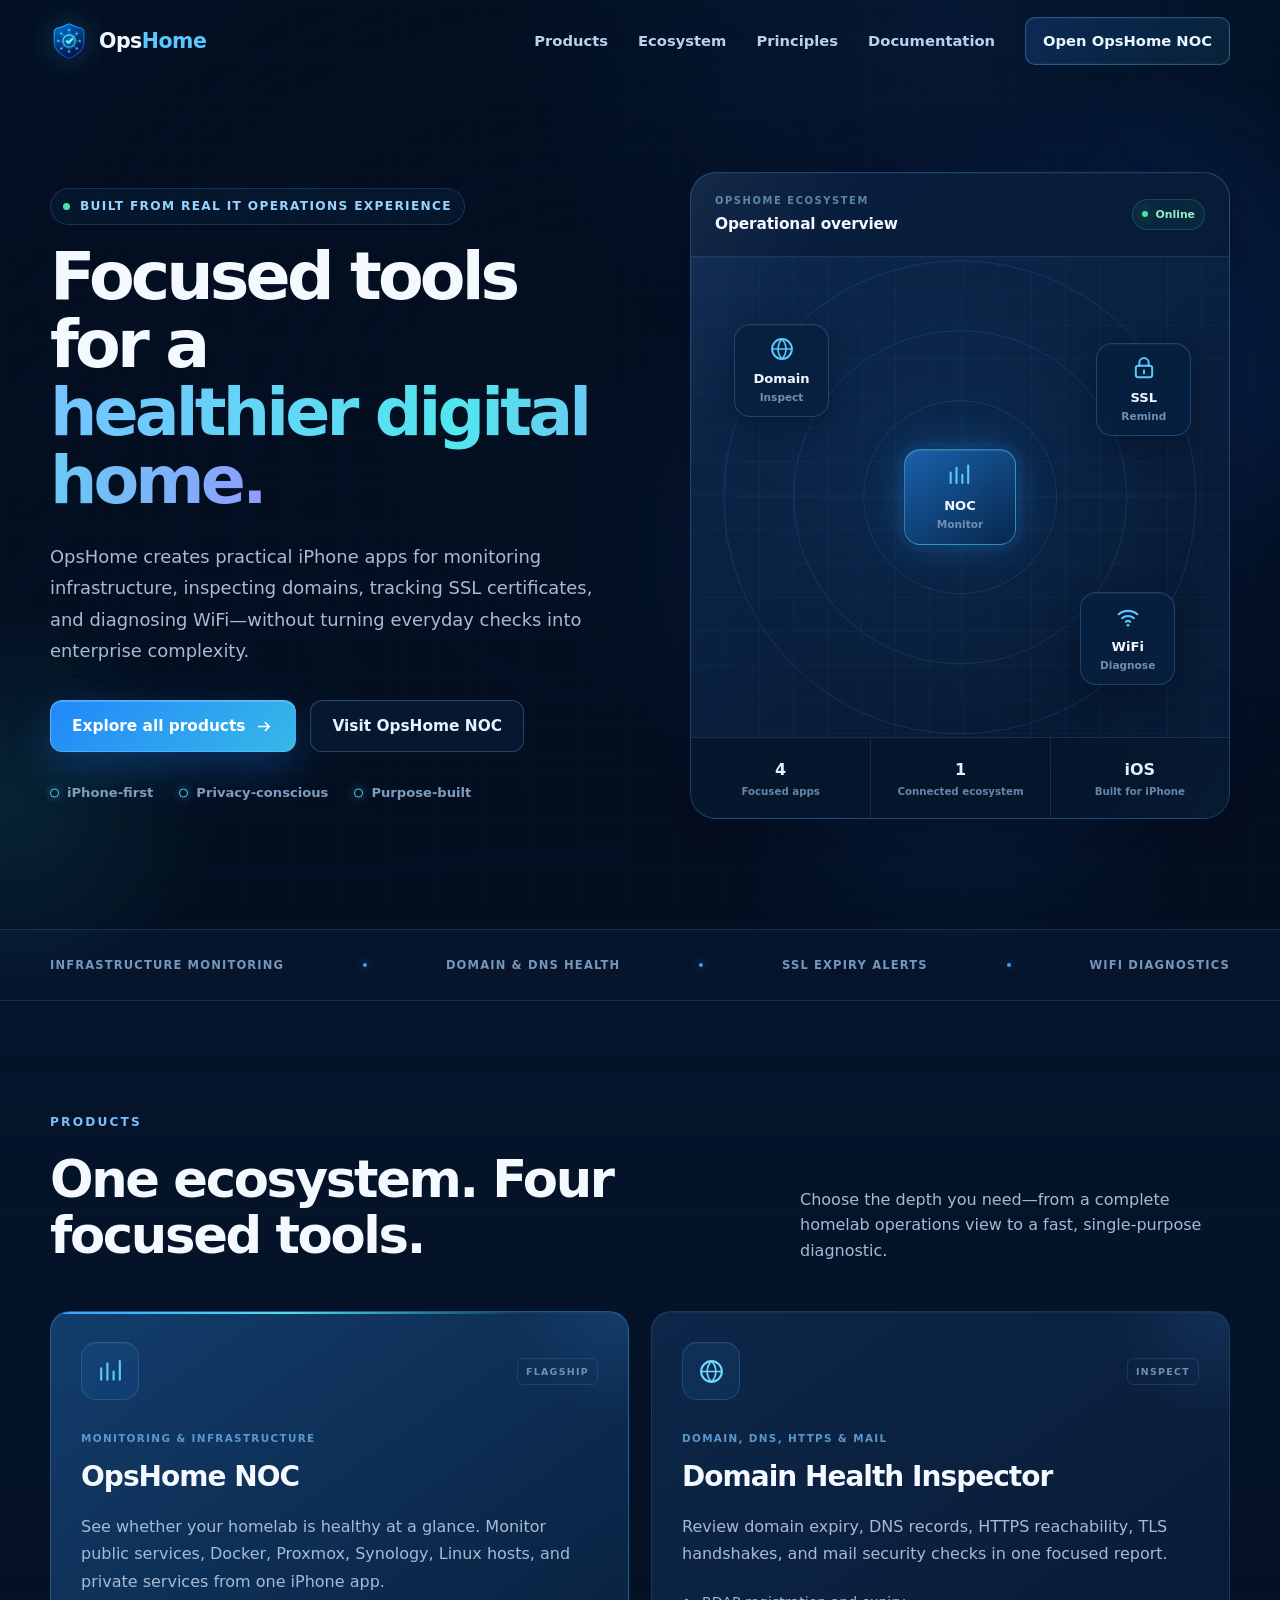
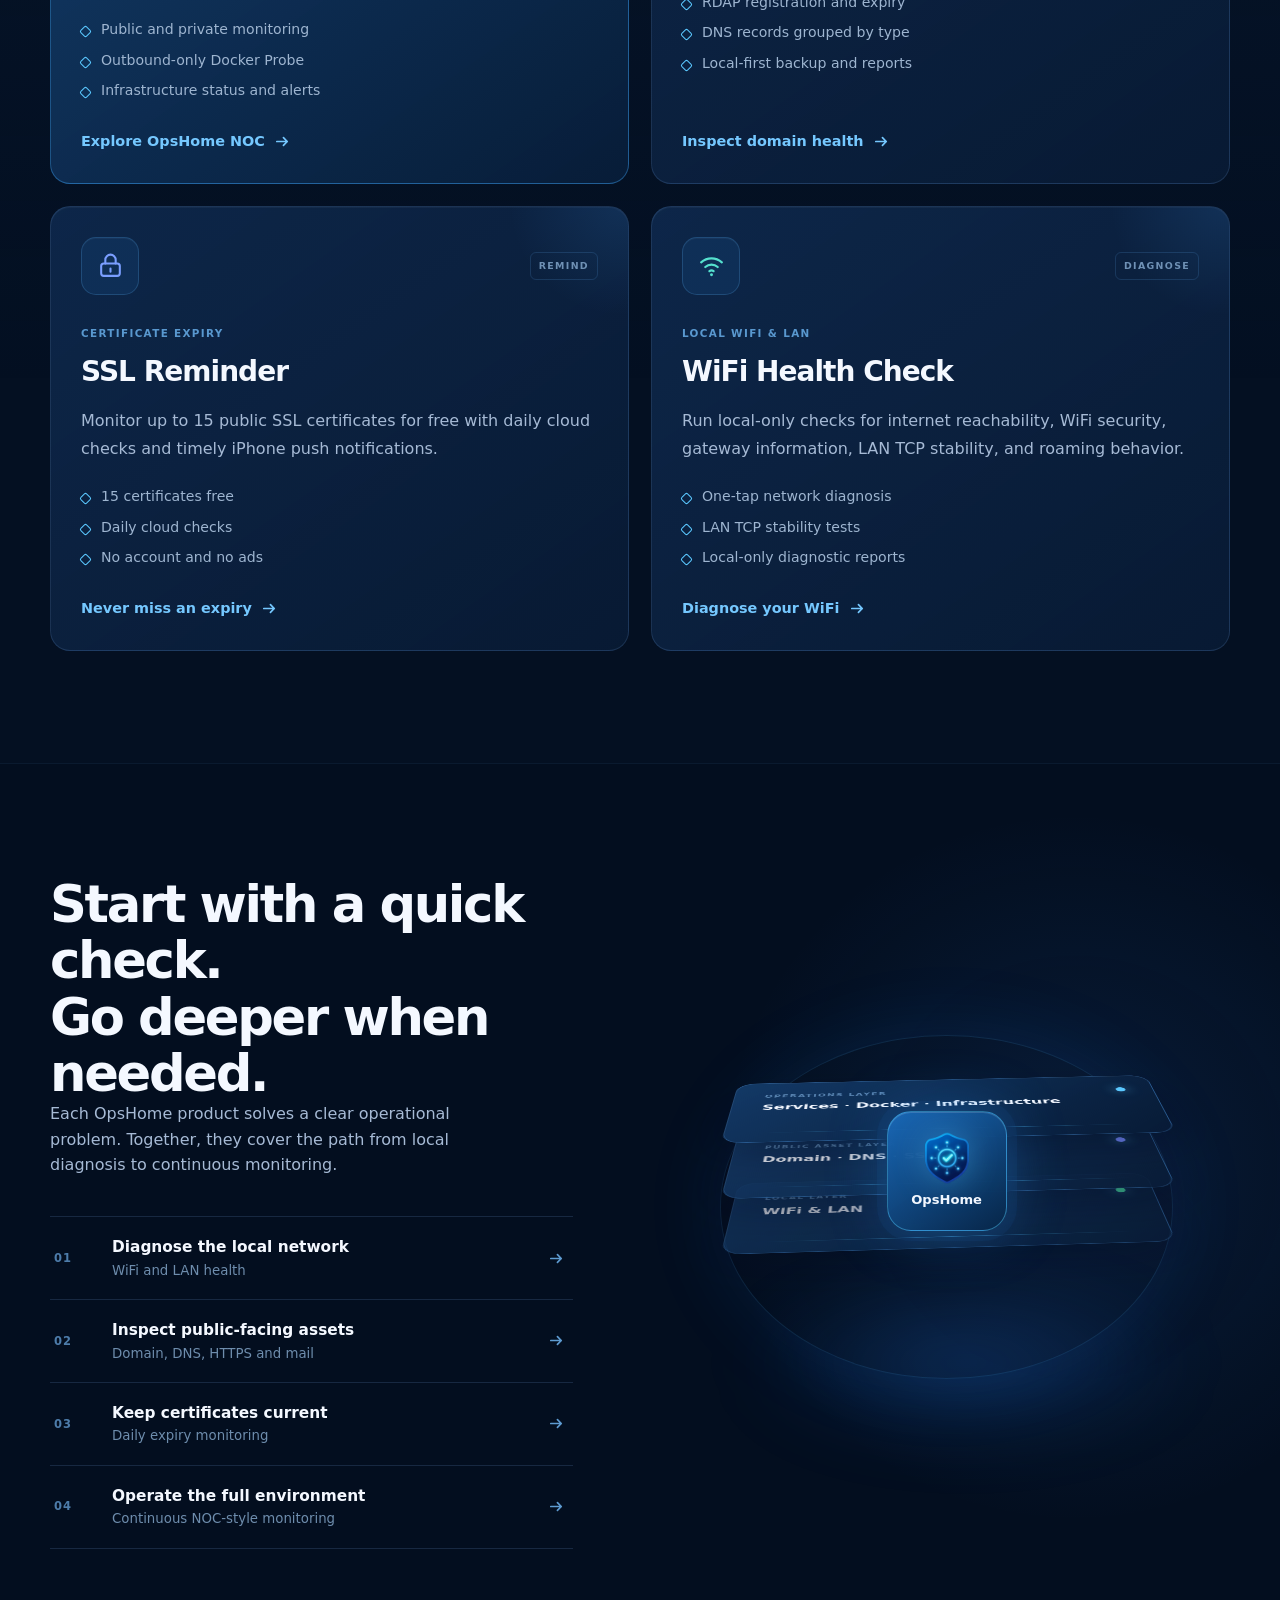
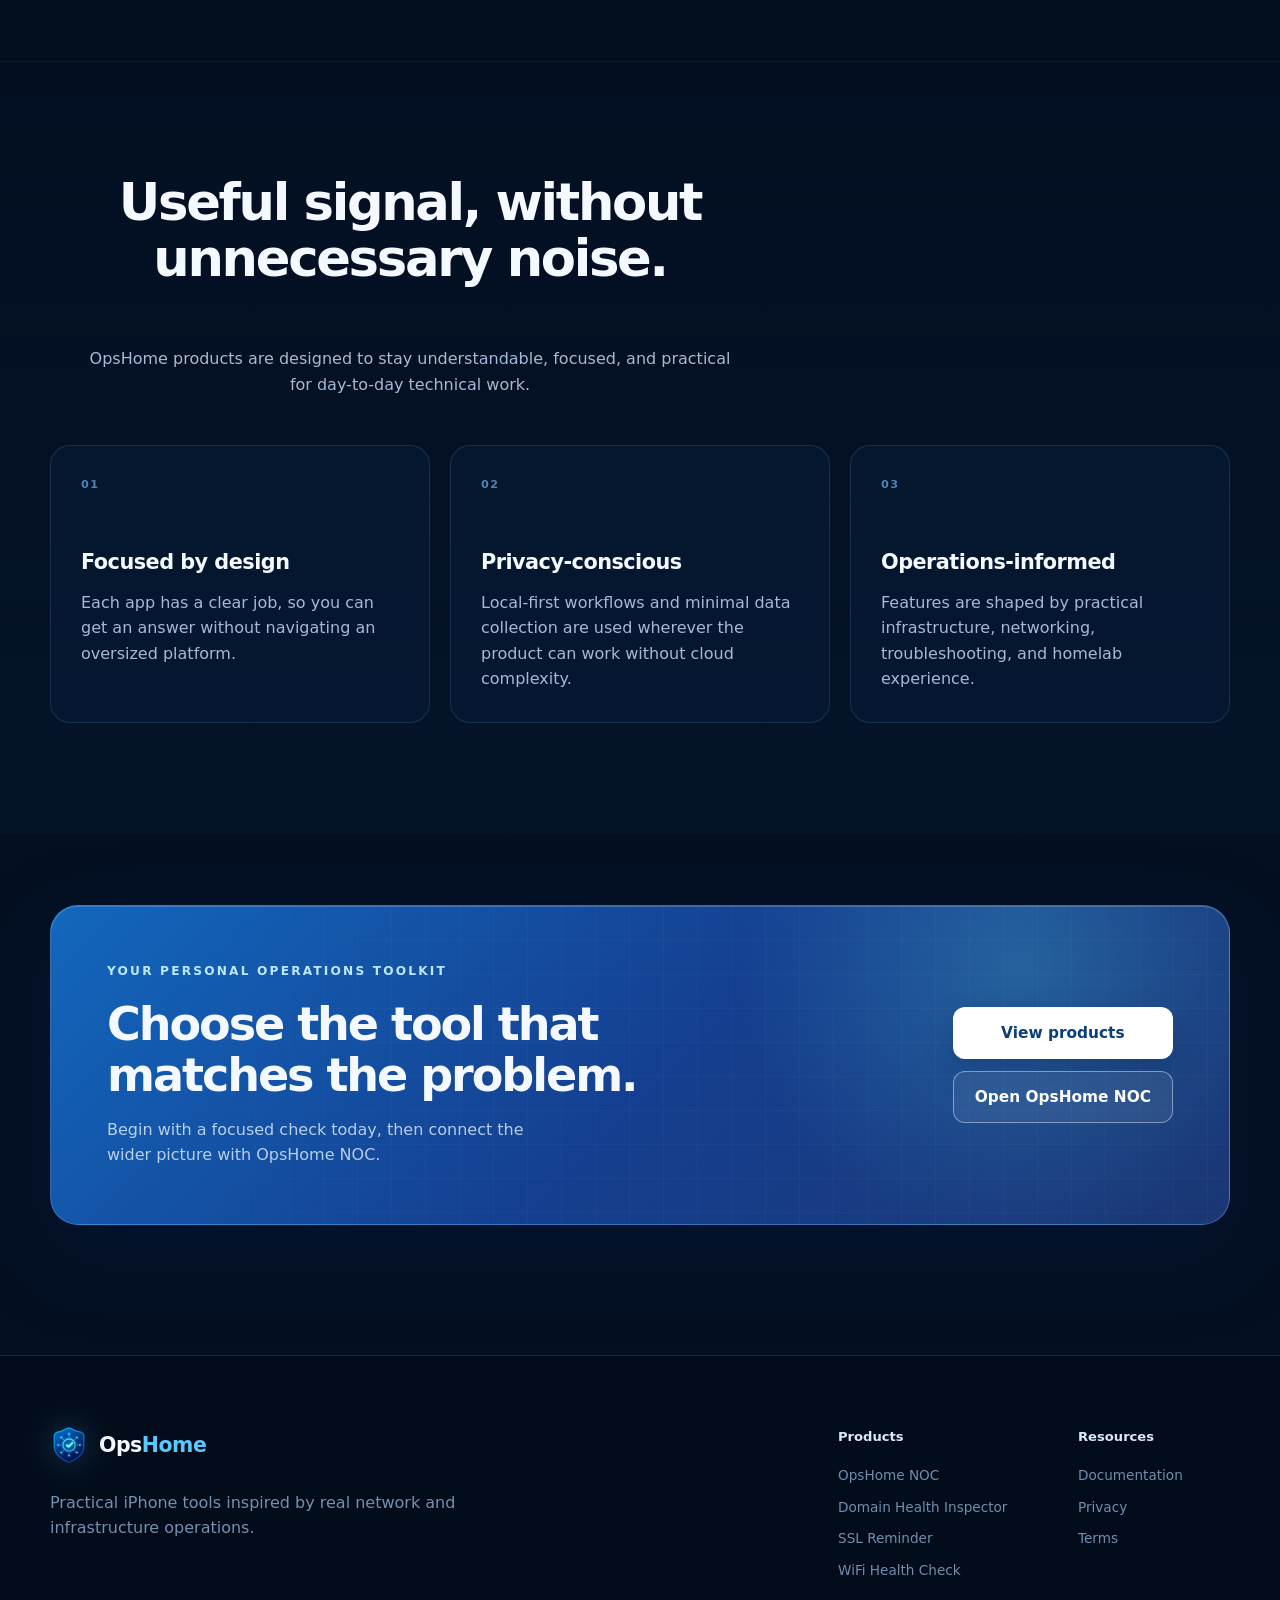
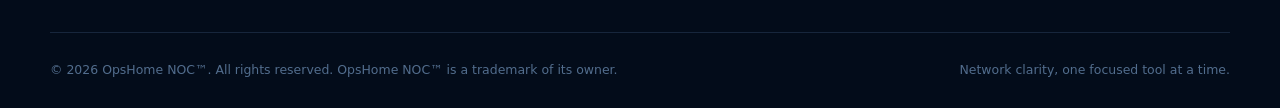
==== commit d1715440: "Add files via upload" ====
--- a/docs/index.html
+++ b/docs/index.html
@@ -28,7 +28,8 @@
   <meta name="twitter:description" content="Focused iPhone tools for monitoring, domain health, SSL reminders, and WiFi diagnostics.">
   <meta name="twitter:image" content="https://opshome.run/og-opshome-products.png">
 
-  <link rel="icon" href="./favicon.svg" type="image/svg+xml">
+  <link rel="icon" href="./favicon.ico" sizes="any">
+  <link rel="apple-touch-icon" href="./apple-touch-icon.png">
   <link rel="manifest" href="./site.webmanifest">
   <link rel="stylesheet" href="./styles.css">
 
@@ -38,7 +39,7 @@
     "@type": "Organization",
     "name": "OpsHome",
     "url": "https://opshome.run/",
-    "logo": "https://opshome.run/favicon.svg",
+    "logo": "https://opshome.run/brand-logo.png",
     "description": "OpsHome builds focused iPhone tools for network operations, infrastructure monitoring, domain health, SSL expiry reminders, and WiFi diagnostics.",
     "sameAs": [
       "https://app.opshome.run/",
@@ -91,14 +92,7 @@
       <div class="container header-inner">
         <a class="brand" href="./" aria-label="OpsHome homepage">
           <span class="brand-mark" aria-hidden="true">
-            <svg viewBox="0 0 44 44" role="img">
-              <path d="M22 4 38 13v18L22 40 6 31V13L22 4Z" fill="none" stroke="currentColor" stroke-width="2.4"/>
-              <path d="m13 25 6-6 5 5 8-8" fill="none" stroke="currentColor" stroke-width="2.8" stroke-linecap="round" stroke-linejoin="round"/>
-              <circle cx="13" cy="25" r="2.2" fill="currentColor"/>
-              <circle cx="19" cy="19" r="2.2" fill="currentColor"/>
-              <circle cx="24" cy="24" r="2.2" fill="currentColor"/>
-              <circle cx="32" cy="16" r="2.2" fill="currentColor"/>
-            </svg>
+            <img src="./brand-logo.png" alt="" width="256" height="256">
           </span>
           <span class="brand-text">Ops<span>Home</span></span>
         </a>
@@ -324,7 +318,6 @@
       <section class="ecosystem section-pad" id="ecosystem" aria-labelledby="ecosystem-title">
         <div class="container ecosystem-layout">
           <div class="ecosystem-copy reveal">
-            <p class="eyebrow">CONNECTED BY PURPOSE</p>
             <h2 id="ecosystem-title">Start with a quick check.<br>Go deeper when needed.</h2>
             <p>Each OpsHome product solves a clear operational problem. Together, they cover the path from local diagnosis to continuous monitoring.</p>
 
@@ -370,7 +363,7 @@
               <i></i>
             </div>
             <div class="stack-core">
-              <svg viewBox="0 0 44 44"><path d="M22 4 38 13v18L22 40 6 31V13L22 4Z" fill="none" stroke="currentColor" stroke-width="2.2"/><path d="m13 25 6-6 5 5 8-8" fill="none" stroke="currentColor" stroke-width="2.5" stroke-linecap="round" stroke-linejoin="round"/></svg>
+              <img src="./brand-logo.png" alt="" width="256" height="256">
               <strong>OpsHome</strong>
             </div>
           </div>
@@ -381,7 +374,6 @@
         <div class="container">
           <div class="section-heading centered reveal">
             <div>
-              <p class="eyebrow">DESIGN PRINCIPLES</p>
               <h2 id="principles-title">Useful signal, without unnecessary noise.</h2>
             </div>
             <p>OpsHome products are designed to stay understandable, focused, and practical for day-to-day technical work.</p>
@@ -430,7 +422,7 @@
         <div class="footer-brand">
           <a class="brand" href="./" aria-label="OpsHome homepage">
             <span class="brand-mark" aria-hidden="true">
-              <svg viewBox="0 0 44 44"><path d="M22 4 38 13v18L22 40 6 31V13L22 4Z" fill="none" stroke="currentColor" stroke-width="2.4"/><path d="m13 25 6-6 5 5 8-8" fill="none" stroke="currentColor" stroke-width="2.8" stroke-linecap="round" stroke-linejoin="round"/></svg>
+              <img src="./brand-logo.png" alt="" width="256" height="256">
             </span>
             <span class="brand-text">Ops<span>Home</span></span>
           </a>
@@ -455,7 +447,7 @@
       </div>
 
       <div class="container footer-bottom">
-        <p>© <span data-year>2026</span> OpsHome. All rights reserved.</p>
+        <p>© 2026 OpsHome NOC™. All rights reserved. OpsHome NOC™ is a trademark of its owner.</p>
         <p>Network clarity, one focused tool at a time.</p>
       </div>
     </footer>
--- a/docs/styles.css
+++ b/docs/styles.css
@@ -156,9 +156,10 @@
   filter: drop-shadow(0 0 16px rgba(74, 190, 255, 0.28));
 }
 
-.brand-mark svg {
+.brand-mark img {
   width: 100%;
   height: 100%;
+  object-fit: contain;
 }
 
 .brand-text {
@@ -1075,10 +1076,11 @@
   transform: translate(-50%, -50%);
 }
 
-.stack-core svg {
-  width: 46px;
-  height: 46px;
-  color: #83d8ff;
+.stack-core img {
+  width: 54px;
+  height: 54px;
+  object-fit: contain;
+  filter: drop-shadow(0 0 16px rgba(90, 200, 255, 0.35));
 }
 
 .stack-core strong {
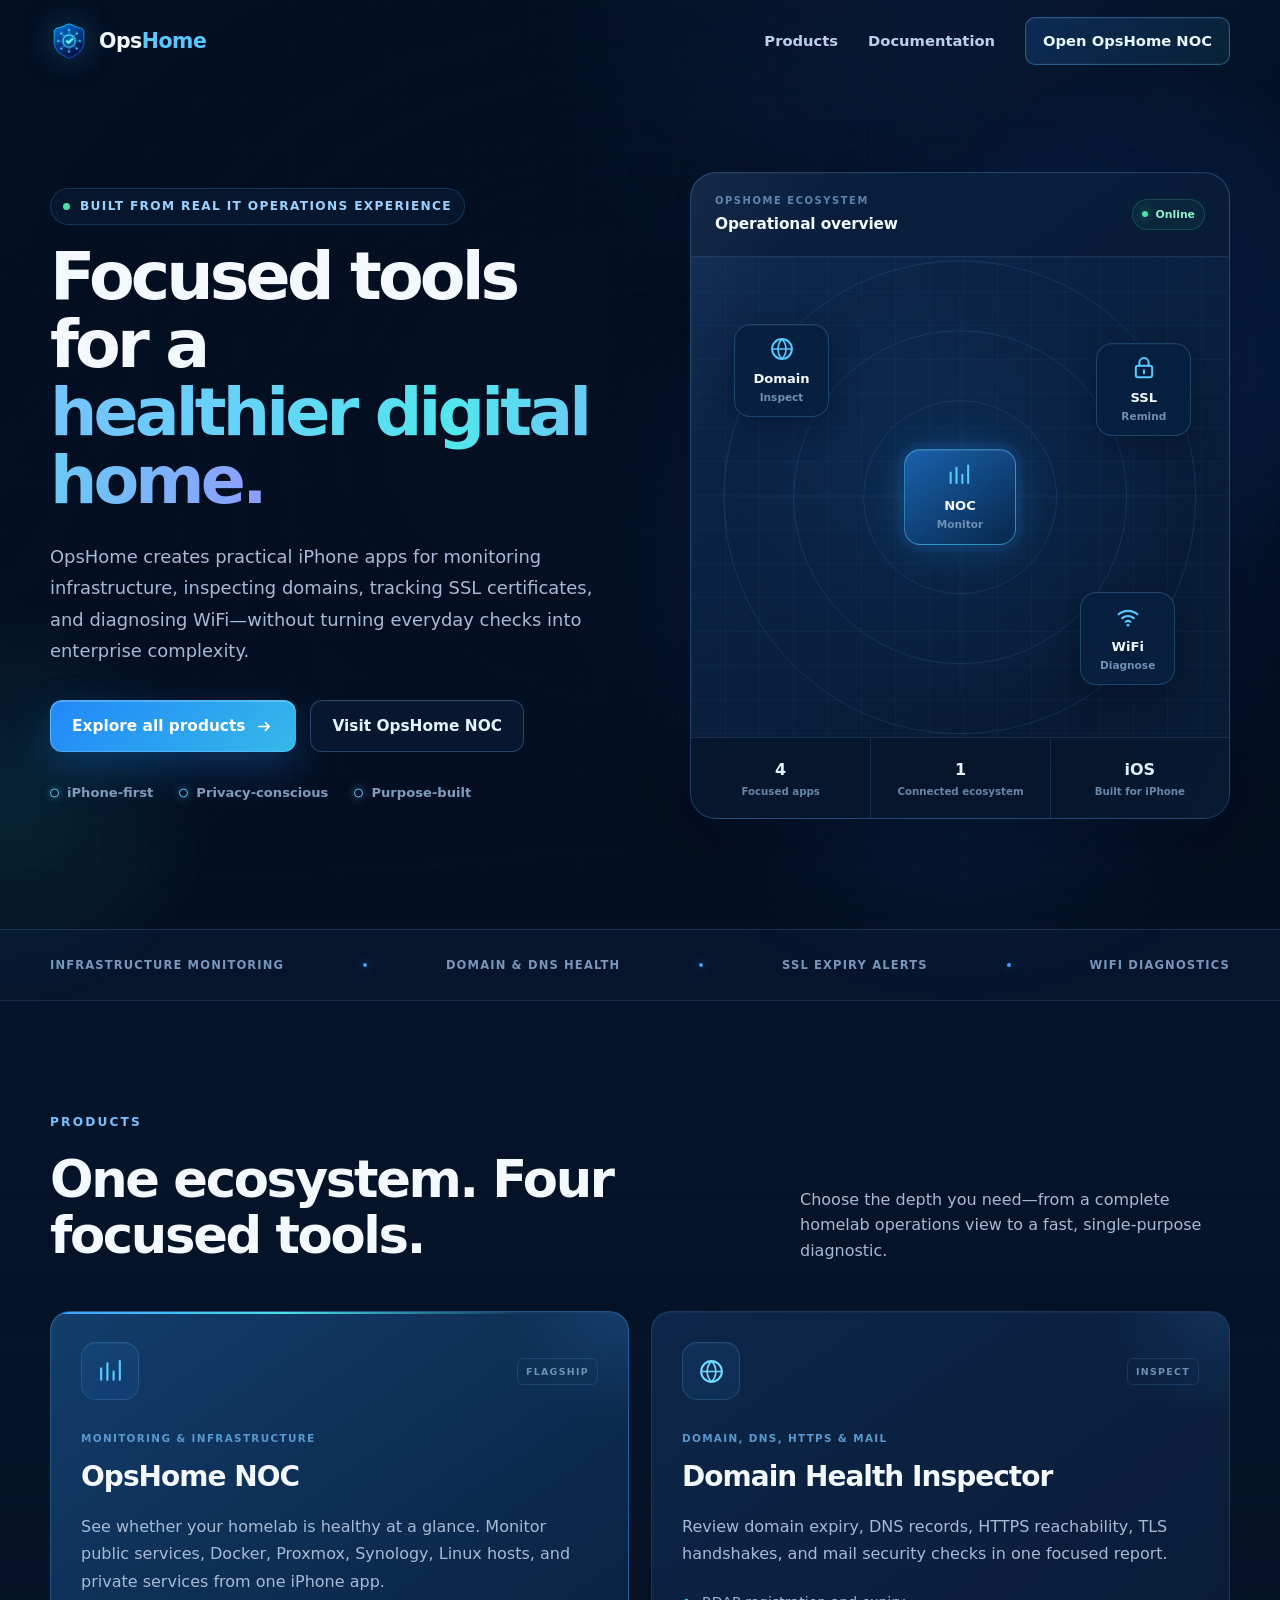
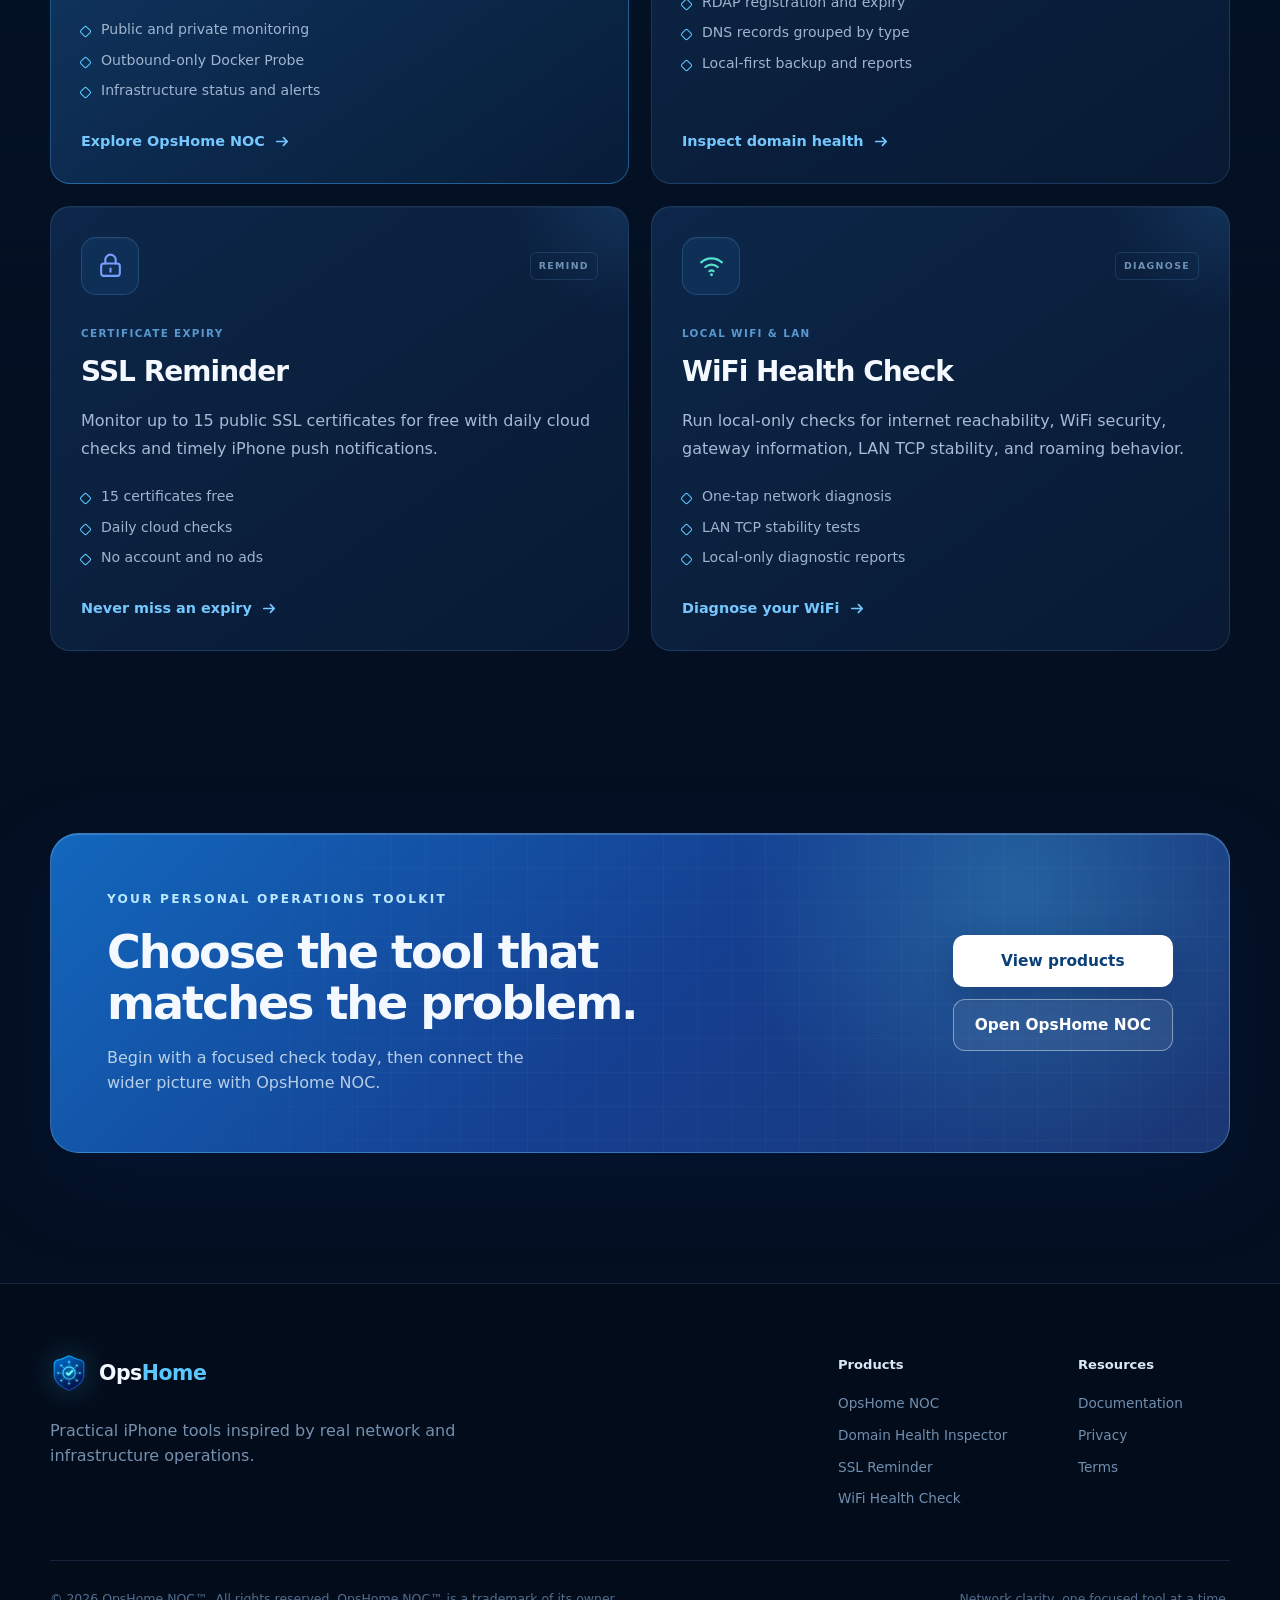
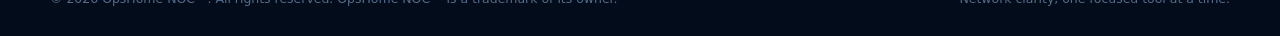
==== commit 9df29947: "Add files via upload" ====
--- a/docs/index.html
+++ b/docs/index.html
@@ -104,8 +104,6 @@
 
         <nav class="primary-nav" id="primary-nav" aria-label="Primary navigation" data-nav>
           <a href="#products">Products</a>
-          <a href="#ecosystem">Ecosystem</a>
-          <a href="#principles">Principles</a>
           <a href="https://docs.opshome.run/">Documentation</a>
           <a class="nav-cta" href="https://app.opshome.run/">Open OpsHome NOC</a>
         </nav>
@@ -310,90 +308,6 @@
                 Diagnose your WiFi
                 <svg viewBox="0 0 20 20" aria-hidden="true"><path d="M4 10h11M11 6l4 4-4 4" fill="none" stroke="currentColor" stroke-width="1.8" stroke-linecap="round" stroke-linejoin="round"/></svg>
               </a>
-            </article>
-          </div>
-        </div>
-      </section>
-
-      <section class="ecosystem section-pad" id="ecosystem" aria-labelledby="ecosystem-title">
-        <div class="container ecosystem-layout">
-          <div class="ecosystem-copy reveal">
-            <h2 id="ecosystem-title">Start with a quick check.<br>Go deeper when needed.</h2>
-            <p>Each OpsHome product solves a clear operational problem. Together, they cover the path from local diagnosis to continuous monitoring.</p>
-
-            <div class="flow-list">
-              <a href="https://wifi.opshome.run/">
-                <span>01</span>
-                <div><strong>Diagnose the local network</strong><small>WiFi and LAN health</small></div>
-                <svg viewBox="0 0 20 20" aria-hidden="true"><path d="M4 10h11M11 6l4 4-4 4" fill="none" stroke="currentColor" stroke-width="1.8" stroke-linecap="round" stroke-linejoin="round"/></svg>
-              </a>
-              <a href="https://domain.opshome.run/">
-                <span>02</span>
-                <div><strong>Inspect public-facing assets</strong><small>Domain, DNS, HTTPS and mail</small></div>
-                <svg viewBox="0 0 20 20" aria-hidden="true"><path d="M4 10h11M11 6l4 4-4 4" fill="none" stroke="currentColor" stroke-width="1.8" stroke-linecap="round" stroke-linejoin="round"/></svg>
-              </a>
-              <a href="https://ssl.opshome.run/">
-                <span>03</span>
-                <div><strong>Keep certificates current</strong><small>Daily expiry monitoring</small></div>
-                <svg viewBox="0 0 20 20" aria-hidden="true"><path d="M4 10h11M11 6l4 4-4 4" fill="none" stroke="currentColor" stroke-width="1.8" stroke-linecap="round" stroke-linejoin="round"/></svg>
-              </a>
-              <a href="https://app.opshome.run/">
-                <span>04</span>
-                <div><strong>Operate the full environment</strong><small>Continuous NOC-style monitoring</small></div>
-                <svg viewBox="0 0 20 20" aria-hidden="true"><path d="M4 10h11M11 6l4 4-4 4" fill="none" stroke="currentColor" stroke-width="1.8" stroke-linecap="round" stroke-linejoin="round"/></svg>
-              </a>
-            </div>
-          </div>
-
-          <div class="stack-panel reveal delay-1" aria-hidden="true">
-            <div class="stack-glow"></div>
-            <div class="stack-card stack-card-1">
-              <span>LOCAL LAYER</span>
-              <strong>WiFi & LAN</strong>
-              <i></i>
-            </div>
-            <div class="stack-card stack-card-2">
-              <span>PUBLIC ASSET LAYER</span>
-              <strong>Domain · DNS · SSL</strong>
-              <i></i>
-            </div>
-            <div class="stack-card stack-card-3">
-              <span>OPERATIONS LAYER</span>
-              <strong>Services · Docker · Infrastructure</strong>
-              <i></i>
-            </div>
-            <div class="stack-core">
-              <img src="./brand-logo.png" alt="" width="256" height="256">
-              <strong>OpsHome</strong>
-            </div>
-          </div>
-        </div>
-      </section>
-
-      <section class="principles section-pad" id="principles" aria-labelledby="principles-title">
-        <div class="container">
-          <div class="section-heading centered reveal">
-            <div>
-              <h2 id="principles-title">Useful signal, without unnecessary noise.</h2>
-            </div>
-            <p>OpsHome products are designed to stay understandable, focused, and practical for day-to-day technical work.</p>
-          </div>
-
-          <div class="principle-grid">
-            <article class="principle-card reveal">
-              <span>01</span>
-              <h3>Focused by design</h3>
-              <p>Each app has a clear job, so you can get an answer without navigating an oversized platform.</p>
-            </article>
-            <article class="principle-card reveal delay-1">
-              <span>02</span>
-              <h3>Privacy-conscious</h3>
-              <p>Local-first workflows and minimal data collection are used wherever the product can work without cloud complexity.</p>
-            </article>
-            <article class="principle-card reveal delay-2">
-              <span>03</span>
-              <h3>Operations-informed</h3>
-              <p>Features are shaped by practical infrastructure, networking, troubleshooting, and homelab experience.</p>
             </article>
           </div>
         </div>
--- a/docs/styles.css
+++ b/docs/styles.css
@@ -720,7 +720,6 @@
 }
 
 .section-heading h2,
-.ecosystem-copy h2,
 .cta-panel h2 {
   margin: 0;
   font-size: clamp(2.1rem, 4vw, 3.65rem);
@@ -729,7 +728,6 @@
 }
 
 .section-heading > p,
-.ecosystem-copy > p,
 .cta-panel > div > p:last-child {
   max-width: 430px;
   margin: 0;
@@ -906,241 +904,7 @@
   transform: translateX(4px);
 }
 
-.ecosystem {
-  position: relative;
-  border-top: 1px solid rgba(96, 166, 239, 0.08);
-  border-bottom: 1px solid rgba(96, 166, 239, 0.08);
-  background:
-    radial-gradient(circle at 84% 45%, rgba(37, 111, 218, 0.14), transparent 30%),
-    rgba(3, 13, 29, 0.34);
-}
-
-.ecosystem-layout {
-  display: grid;
-  grid-template-columns: minmax(0, 0.96fr) minmax(420px, 1.04fr);
-  gap: 90px;
-  align-items: center;
-}
-
-.ecosystem-copy > p:nth-of-type(2) {
-  margin-top: 22px;
-  font-size: 1.02rem;
-  line-height: 1.75;
-}
-
-.flow-list {
-  display: grid;
-  margin-top: 38px;
-  border-top: 1px solid var(--line);
-}
-
-.flow-list a {
-  display: grid;
-  grid-template-columns: 42px 1fr 22px;
-  gap: 16px;
-  align-items: center;
-  padding: 18px 4px;
-  border-bottom: 1px solid var(--line);
-  transition: background 0.2s ease, padding 0.2s ease;
-}
-
-.flow-list a:hover,
-.flow-list a:focus-visible {
-  padding-inline: 12px;
-  background: rgba(24, 81, 139, 0.08);
-}
-
-.flow-list > a > span {
-  color: #4d7caa;
-  font-size: 0.72rem;
-  font-weight: 850;
-  letter-spacing: 0.08em;
-}
-
-.flow-list div {
-  display: grid;
-}
-
-.flow-list strong {
-  font-size: 0.96rem;
-}
-
-.flow-list small {
-  color: #6e8dad;
-}
-
-.flow-list svg {
-  color: #5e9bd1;
-  transition: transform 0.2s ease, color 0.2s ease;
-}
-
-.flow-list a:hover svg,
-.flow-list a:focus-visible svg {
-  color: var(--blue-2);
-  transform: translateX(3px);
-}
-
-.stack-panel {
-  position: relative;
-  min-height: 520px;
-  perspective: 1000px;
-}
-
-.stack-panel::before {
-  content: "";
-  position: absolute;
-  left: 12%;
-  right: 5%;
-  bottom: 5%;
-  height: 32%;
-  background: radial-gradient(ellipse, rgba(33, 121, 236, 0.26), transparent 68%);
-  filter: blur(34px);
-}
-
-.stack-glow {
-  position: absolute;
-  inset: 16% 10% 18%;
-  border-radius: 50%;
-  border: 1px solid rgba(76, 177, 255, 0.14);
-  box-shadow: 0 0 80px rgba(25, 126, 244, 0.12);
-}
-
-.stack-card {
-  position: absolute;
-  left: 50%;
-  width: 76%;
-  height: 132px;
-  padding: 24px 30px;
-  border: 1px solid rgba(98, 177, 255, 0.28);
-  border-radius: 19px;
-  background:
-    linear-gradient(135deg, rgba(20, 62, 110, 0.82), rgba(7, 26, 53, 0.93)),
-    var(--panel-solid);
-  box-shadow: 0 22px 60px rgba(0, 5, 25, 0.35), inset 0 1px rgba(255, 255, 255, 0.06);
-  transform: translateX(-50%) rotateX(58deg) rotateZ(-3deg);
-}
-
-.stack-card::after {
-  content: "";
-  position: absolute;
-  inset: auto 9% 18px;
-  height: 1px;
-  background: linear-gradient(90deg, transparent, rgba(79, 193, 255, 0.55), transparent);
-}
-
-.stack-card span {
-  display: block;
-  color: #5b87b4;
-  font-size: 0.58rem;
-  font-weight: 850;
-  letter-spacing: 0.15em;
-}
-
-.stack-card strong {
-  display: block;
-  margin-top: 5px;
-  font-size: 1rem;
-}
-
-.stack-card i {
-  position: absolute;
-  right: 28px;
-  top: 28px;
-  width: 10px;
-  height: 10px;
-  border-radius: 50%;
-  background: var(--blue-2);
-  box-shadow: 0 0 16px rgba(90, 200, 255, 0.7);
-}
-
-.stack-card-1 { top: 37%; opacity: 0.76; }
-.stack-card-2 { top: 27%; opacity: 0.9; }
-.stack-card-3 { top: 17%; }
-.stack-card-1 i { background: var(--green); }
-.stack-card-2 i { background: var(--indigo); }
-
-.stack-core {
-  position: absolute;
-  z-index: 4;
-  left: 50%;
-  top: 42%;
-  width: 120px;
-  height: 120px;
-  display: grid;
-  place-items: center;
-  align-content: center;
-  border: 1px solid rgba(80, 202, 255, 0.45);
-  border-radius: 24px;
-  background: linear-gradient(145deg, rgba(26, 106, 186, 0.97), rgba(7, 38, 72, 0.98));
-  box-shadow: 0 0 0 10px rgba(45, 139, 234, 0.06), 0 0 60px rgba(43, 151, 255, 0.3), inset 0 1px rgba(255, 255, 255, 0.14);
-  transform: translate(-50%, -50%);
-}
-
-.stack-core img {
-  width: 54px;
-  height: 54px;
-  object-fit: contain;
-  filter: drop-shadow(0 0 16px rgba(90, 200, 255, 0.35));
-}
-
-.stack-core strong {
-  margin-top: 4px;
-  font-size: 0.82rem;
-}
-
-.principles {
-  background: linear-gradient(to bottom, transparent, rgba(7, 26, 53, 0.36));
-}
-
-.section-heading.centered {
-  display: grid;
-  justify-items: center;
-  text-align: center;
-}
-
-.section-heading.centered > p {
-  max-width: 650px;
-}
-
-.principle-grid {
-  display: grid;
-  grid-template-columns: repeat(3, minmax(0, 1fr));
-  gap: 20px;
-}
-
-.principle-card {
-  min-height: 250px;
-  padding: 30px;
-  border: 1px solid var(--line);
-  border-radius: var(--radius-md);
-  background: rgba(9, 30, 59, 0.52);
-  transition: transform 0.25s ease, border-color 0.25s ease, background 0.25s ease;
-}
-
-.principle-card:hover {
-  transform: translateY(-5px);
-  border-color: rgba(83, 174, 255, 0.3);
-  background: rgba(11, 38, 73, 0.62);
-}
-
-.principle-card > span {
-  display: block;
-  color: #4e84b4;
-  font-size: 0.7rem;
-  font-weight: 850;
-  letter-spacing: 0.12em;
-}
-
-.principle-card h3 {
-  margin: 52px 0 10px;
-  font-size: 1.3rem;
-  letter-spacing: -0.025em;
-}
-
-.principle-card p {
-  margin: 0;
-  color: var(--muted);
-}
+
 
 .cta-section {
   padding-top: 70px;
@@ -1317,20 +1081,6 @@
   }
 
   .hero-visual {
-    width: min(100%, 680px);
-    margin-inline: auto;
-  }
-
-  .ecosystem-layout {
-    grid-template-columns: 1fr;
-    gap: 45px;
-  }
-
-  .ecosystem-copy {
-    max-width: 760px;
-  }
-
-  .stack-panel {
     width: min(100%, 680px);
     margin-inline: auto;
   }
@@ -1415,18 +1165,6 @@
     max-width: 650px;
   }
 
-  .principle-grid {
-    grid-template-columns: 1fr;
-  }
-
-  .principle-card {
-    min-height: 210px;
-  }
-
-  .principle-card h3 {
-    margin-top: 34px;
-  }
-
   .footer-main {
     display: grid;
   }
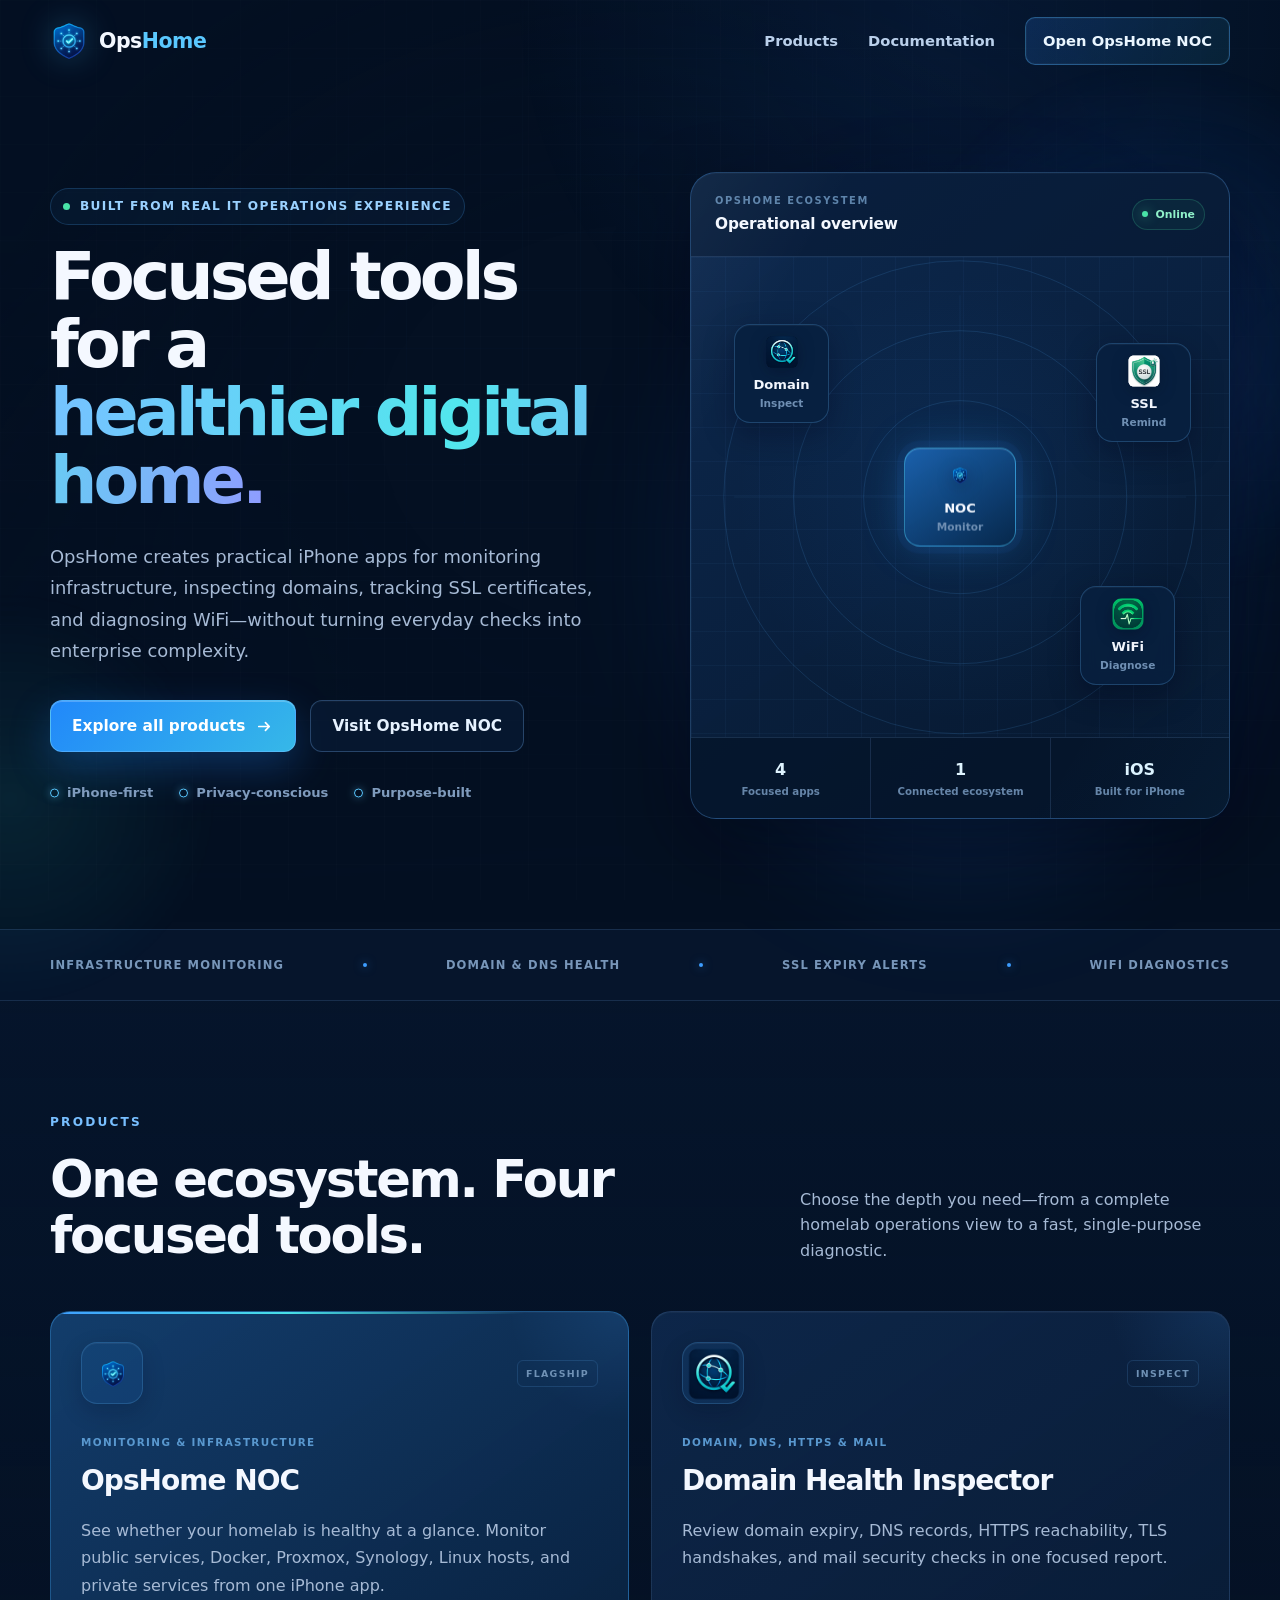
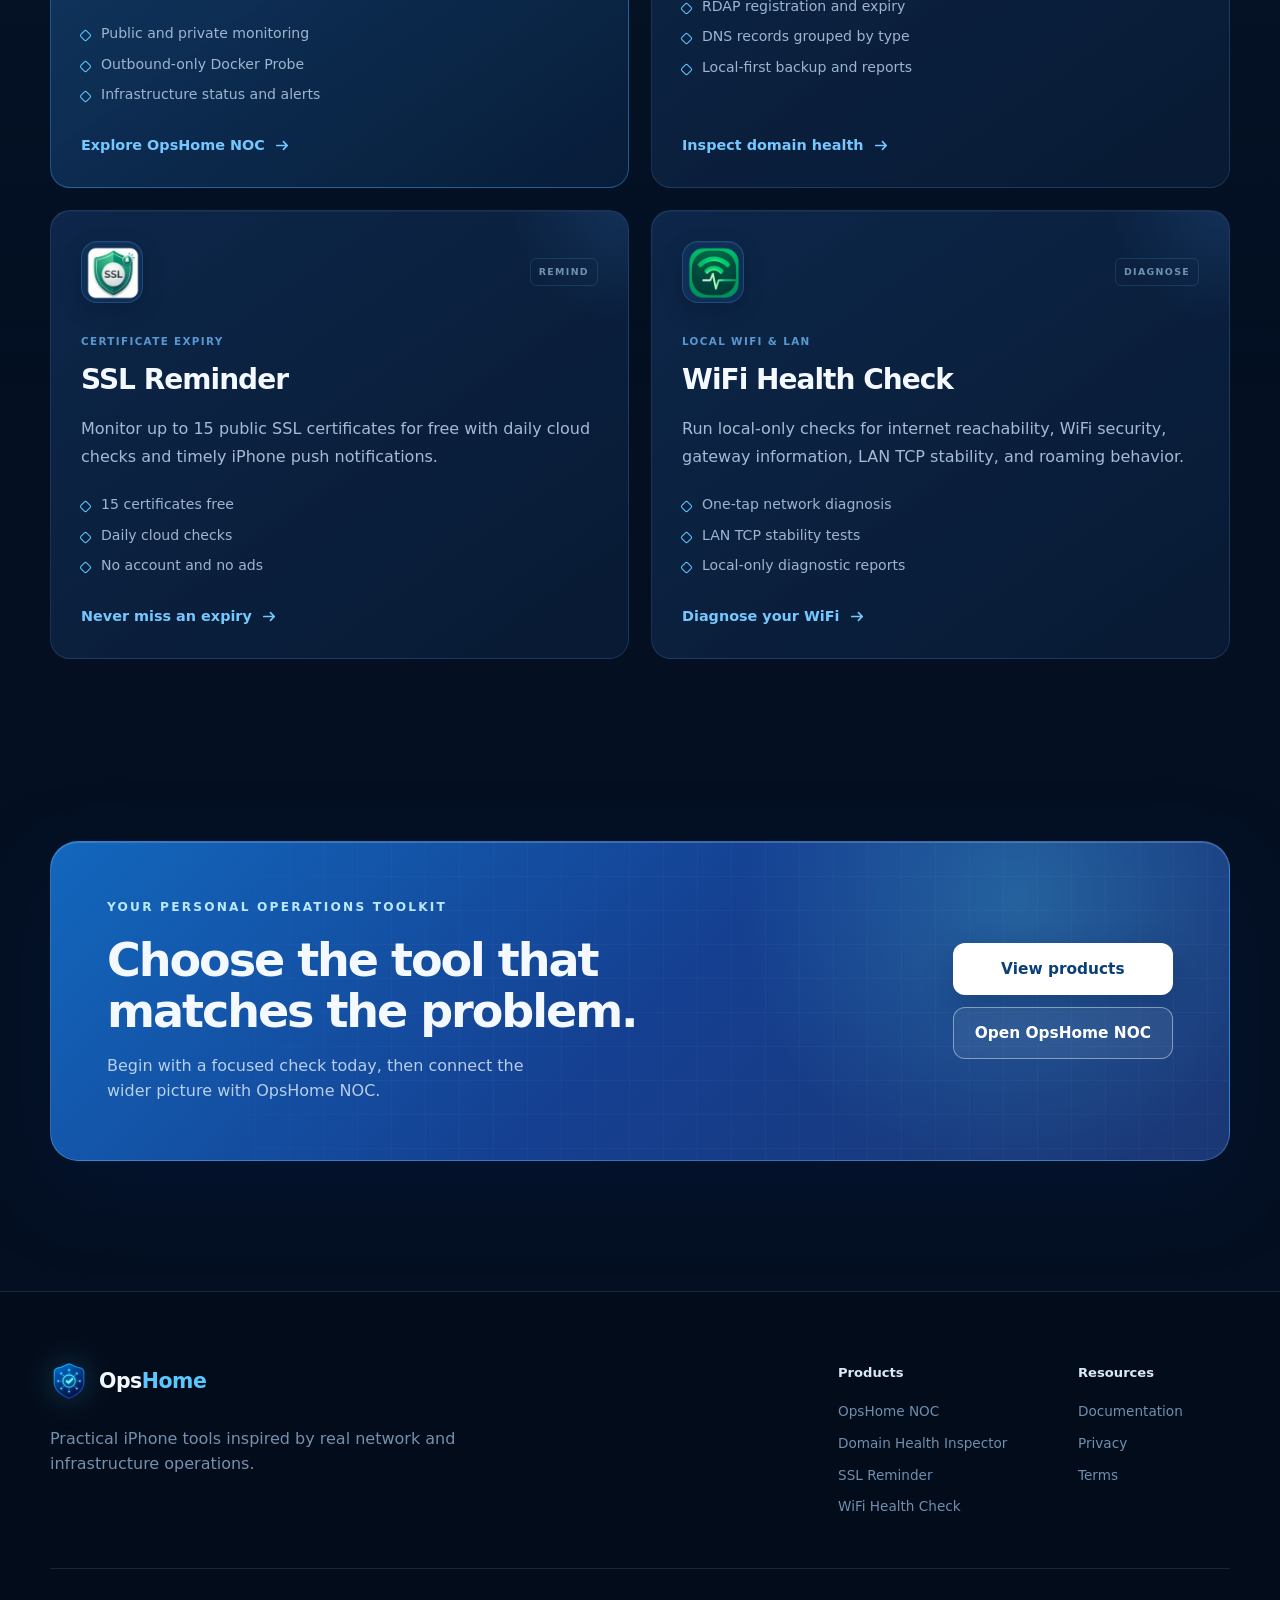
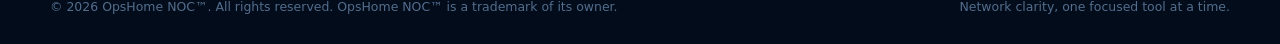
==== commit ed528ccb: "Add files via upload" ====
--- a/docs/index.html
+++ b/docs/index.html
@@ -11,14 +11,14 @@
   <meta name="keywords" content="OpsHome, iPhone network tools, homelab monitoring, domain health, SSL reminder, WiFi diagnostics, Proxmox monitoring, Docker monitoring">
   <meta name="author" content="OpsHome">
   <meta name="robots" content="index, follow, max-image-preview:large">
-  <link rel="canonical" href="https://opshome.run/">
+  <link rel="canonical" href="https://noc.opshome.run/">
 
   <meta property="og:type" content="website">
   <meta property="og:site_name" content="OpsHome">
   <meta property="og:title" content="OpsHome — Practical Tools for Real IT Operations">
   <meta property="og:description" content="Explore OpsHome NOC, Domain Health Inspector, SSL Reminder, and WiFi Health Check for iPhone.">
-  <meta property="og:url" content="https://opshome.run/">
-  <meta property="og:image" content="https://opshome.run/og-opshome-products.png">
+  <meta property="og:url" content="https://noc.opshome.run/">
+  <meta property="og:image" content="https://noc.opshome.run/og-opshome-products.png">
   <meta property="og:image:width" content="1200">
   <meta property="og:image:height" content="630">
   <meta property="og:image:alt" content="OpsHome product ecosystem for network monitoring, domain health, SSL and WiFi diagnostics">
@@ -26,7 +26,7 @@
   <meta name="twitter:card" content="summary_large_image">
   <meta name="twitter:title" content="OpsHome — Practical Tools for Real IT Operations">
   <meta name="twitter:description" content="Focused iPhone tools for monitoring, domain health, SSL reminders, and WiFi diagnostics.">
-  <meta name="twitter:image" content="https://opshome.run/og-opshome-products.png">
+  <meta name="twitter:image" content="https://noc.opshome.run/og-opshome-products.png">
 
   <link rel="icon" href="./favicon.ico" sizes="any">
   <link rel="apple-touch-icon" href="./apple-touch-icon.png">
@@ -38,8 +38,8 @@
     "@context": "https://schema.org",
     "@type": "Organization",
     "name": "OpsHome",
-    "url": "https://opshome.run/",
-    "logo": "https://opshome.run/brand-logo.png",
+    "url": "https://noc.opshome.run/",
+    "logo": "https://noc.opshome.run/brand-logo.png",
     "description": "OpsHome builds focused iPhone tools for network operations, infrastructure monitoring, domain health, SSL expiry reminders, and WiFi diagnostics.",
     "sameAs": [
       "https://app.opshome.run/",
@@ -152,32 +152,32 @@
                 <div class="sweep"></div>
 
                 <a class="radar-node node-core" href="https://app.opshome.run/" aria-label="Open OpsHome NOC">
-                  <span class="node-icon">
-                    <svg viewBox="0 0 24 24" aria-hidden="true"><path d="M4 18V9m5 9V5m5 13v-7m5 7V3" fill="none" stroke="currentColor" stroke-width="1.8" stroke-linecap="round"/></svg>
+                  <span class="node-icon" aria-hidden="true">
+                    <img src="./app-opshome-noc.png" alt="" width="512" height="512">
                   </span>
                   <strong>NOC</strong>
                   <small>Monitor</small>
                 </a>
 
                 <a class="radar-node node-domain" href="https://domain.opshome.run/" aria-label="Open Domain Health Inspector">
-                  <span class="node-icon">
-                    <svg viewBox="0 0 24 24" aria-hidden="true"><circle cx="12" cy="12" r="8.5" fill="none" stroke="currentColor" stroke-width="1.7"/><path d="M3.7 12h16.6M12 3.5c2.3 2.4 3.4 5.2 3.4 8.5s-1.1 6.1-3.4 8.5M12 3.5C9.7 5.9 8.6 8.7 8.6 12s1.1 6.1 3.4 8.5" fill="none" stroke="currentColor" stroke-width="1.4"/></svg>
+                  <span class="node-icon" aria-hidden="true">
+                    <img src="./app-domain-health-inspector.png" alt="" width="512" height="512">
                   </span>
                   <strong>Domain</strong>
                   <small>Inspect</small>
                 </a>
 
                 <a class="radar-node node-ssl" href="https://ssl.opshome.run/" aria-label="Open SSL Reminder">
-                  <span class="node-icon">
-                    <svg viewBox="0 0 24 24" aria-hidden="true"><rect x="5" y="10" width="14" height="10" rx="2" fill="none" stroke="currentColor" stroke-width="1.7"/><path d="M8 10V7.5a4 4 0 0 1 8 0V10m-4 4v2.5" fill="none" stroke="currentColor" stroke-width="1.7" stroke-linecap="round"/></svg>
+                  <span class="node-icon" aria-hidden="true">
+                    <img src="./app-ssl-reminder.png" alt="" width="512" height="512">
                   </span>
                   <strong>SSL</strong>
                   <small>Remind</small>
                 </a>
 
                 <a class="radar-node node-wifi" href="https://wifi.opshome.run/" aria-label="Open WiFi Health Check">
-                  <span class="node-icon">
-                    <svg viewBox="0 0 24 24" aria-hidden="true"><path d="M4 9.7a12.4 12.4 0 0 1 16 0M7 13a7.8 7.8 0 0 1 10 0m-7 3.1a3.2 3.2 0 0 1 4 0" fill="none" stroke="currentColor" stroke-width="1.8" stroke-linecap="round"/><circle cx="12" cy="19" r="1.2" fill="currentColor"/></svg>
+                  <span class="node-icon" aria-hidden="true">
+                    <img src="./app-wifi-health-check.png" alt="" width="512" height="512">
                   </span>
                   <strong>WiFi</strong>
                   <small>Diagnose</small>
@@ -220,8 +220,8 @@
             <article class="product-card product-card-featured reveal">
               <div class="card-accent"></div>
               <div class="product-card-head">
-                <span class="product-icon icon-noc">
-                  <svg viewBox="0 0 28 28" aria-hidden="true"><path d="M5 22V11m6 11V6m6 16v-8m6 8V4" fill="none" stroke="currentColor" stroke-width="2.1" stroke-linecap="round"/></svg>
+                <span class="product-icon icon-noc" aria-hidden="true">
+                  <img src="./app-opshome-noc.png" alt="" width="512" height="512">
                 </span>
                 <span class="product-tag">FLAGSHIP</span>
               </div>
@@ -243,8 +243,8 @@
 
             <article class="product-card reveal delay-1">
               <div class="product-card-head">
-                <span class="product-icon icon-domain">
-                  <svg viewBox="0 0 28 28" aria-hidden="true"><circle cx="14" cy="14" r="10" fill="none" stroke="currentColor" stroke-width="2"/><path d="M4.5 14h19M14 4c2.8 2.8 4.2 6.2 4.2 10S16.8 21.2 14 24M14 4c-2.8 2.8-4.2 6.2-4.2 10s1.4 7.2 4.2 10" fill="none" stroke="currentColor" stroke-width="1.6"/></svg>
+                <span class="product-icon icon-domain" aria-hidden="true">
+                  <img src="./app-domain-health-inspector.png" alt="" width="512" height="512">
                 </span>
                 <span class="product-tag">INSPECT</span>
               </div>
@@ -266,8 +266,8 @@
 
             <article class="product-card reveal">
               <div class="product-card-head">
-                <span class="product-icon icon-ssl">
-                  <svg viewBox="0 0 28 28" aria-hidden="true"><rect x="5" y="12" width="18" height="12" rx="2.5" fill="none" stroke="currentColor" stroke-width="2"/><path d="M9 12V8.5a5 5 0 0 1 10 0V12m-5 5v3" fill="none" stroke="currentColor" stroke-width="2" stroke-linecap="round"/></svg>
+                <span class="product-icon icon-ssl" aria-hidden="true">
+                  <img src="./app-ssl-reminder.png" alt="" width="512" height="512">
                 </span>
                 <span class="product-tag">REMIND</span>
               </div>
@@ -289,8 +289,8 @@
 
             <article class="product-card reveal delay-1">
               <div class="product-card-head">
-                <span class="product-icon icon-wifi">
-                  <svg viewBox="0 0 28 28" aria-hidden="true"><path d="M4 11a15 15 0 0 1 20 0M8 15.5a9 9 0 0 1 12 0m-8 4a3.2 3.2 0 0 1 4 0" fill="none" stroke="currentColor" stroke-width="2.1" stroke-linecap="round"/><circle cx="14" cy="23" r="1.4" fill="currentColor"/></svg>
+                <span class="product-icon icon-wifi" aria-hidden="true">
+                  <img src="./app-wifi-health-check.png" alt="" width="512" height="512">
                 </span>
                 <span class="product-tag">DIAGNOSE</span>
               </div>
--- a/docs/styles.css
+++ b/docs/styles.css
@@ -597,15 +597,21 @@
 }
 
 .node-icon {
-  width: 28px;
-  height: 28px;
+  width: 34px;
+  height: 34px;
   margin-bottom: 5px;
-  color: var(--blue-2);
-}
-
-.node-icon svg {
+  display: grid;
+  place-items: center;
+  overflow: hidden;
+  border-radius: 9px;
+  filter: drop-shadow(0 4px 8px rgba(0, 8, 28, 0.34));
+}
+
+.node-icon img {
   width: 100%;
   height: 100%;
+  object-fit: contain;
+  border-radius: inherit;
 }
 
 .radar-node strong {
@@ -797,25 +803,24 @@
 }
 
 .product-icon {
-  width: 58px;
-  height: 58px;
+  width: 62px;
+  height: 62px;
   display: grid;
   place-items: center;
+  padding: 4px;
+  overflow: hidden;
   border: 1px solid rgba(100, 190, 255, 0.2);
-  border-radius: 15px;
+  border-radius: 16px;
   background: rgba(34, 115, 197, 0.13);
-  color: var(--blue-2);
-  box-shadow: inset 0 1px rgba(255, 255, 255, 0.04);
-}
-
-.product-icon svg {
-  width: 29px;
-  height: 29px;
-}
-
-.icon-domain { color: #71d7ff; }
-.icon-ssl { color: #7a9eff; }
-.icon-wifi { color: #55e0ce; }
+  box-shadow: inset 0 1px rgba(255, 255, 255, 0.05), 0 8px 22px rgba(0, 8, 30, 0.2);
+}
+
+.product-icon img {
+  width: 54px;
+  height: 54px;
+  object-fit: contain;
+  border-radius: 12px;
+}
 
 .product-tag {
   padding: 5px 8px;
